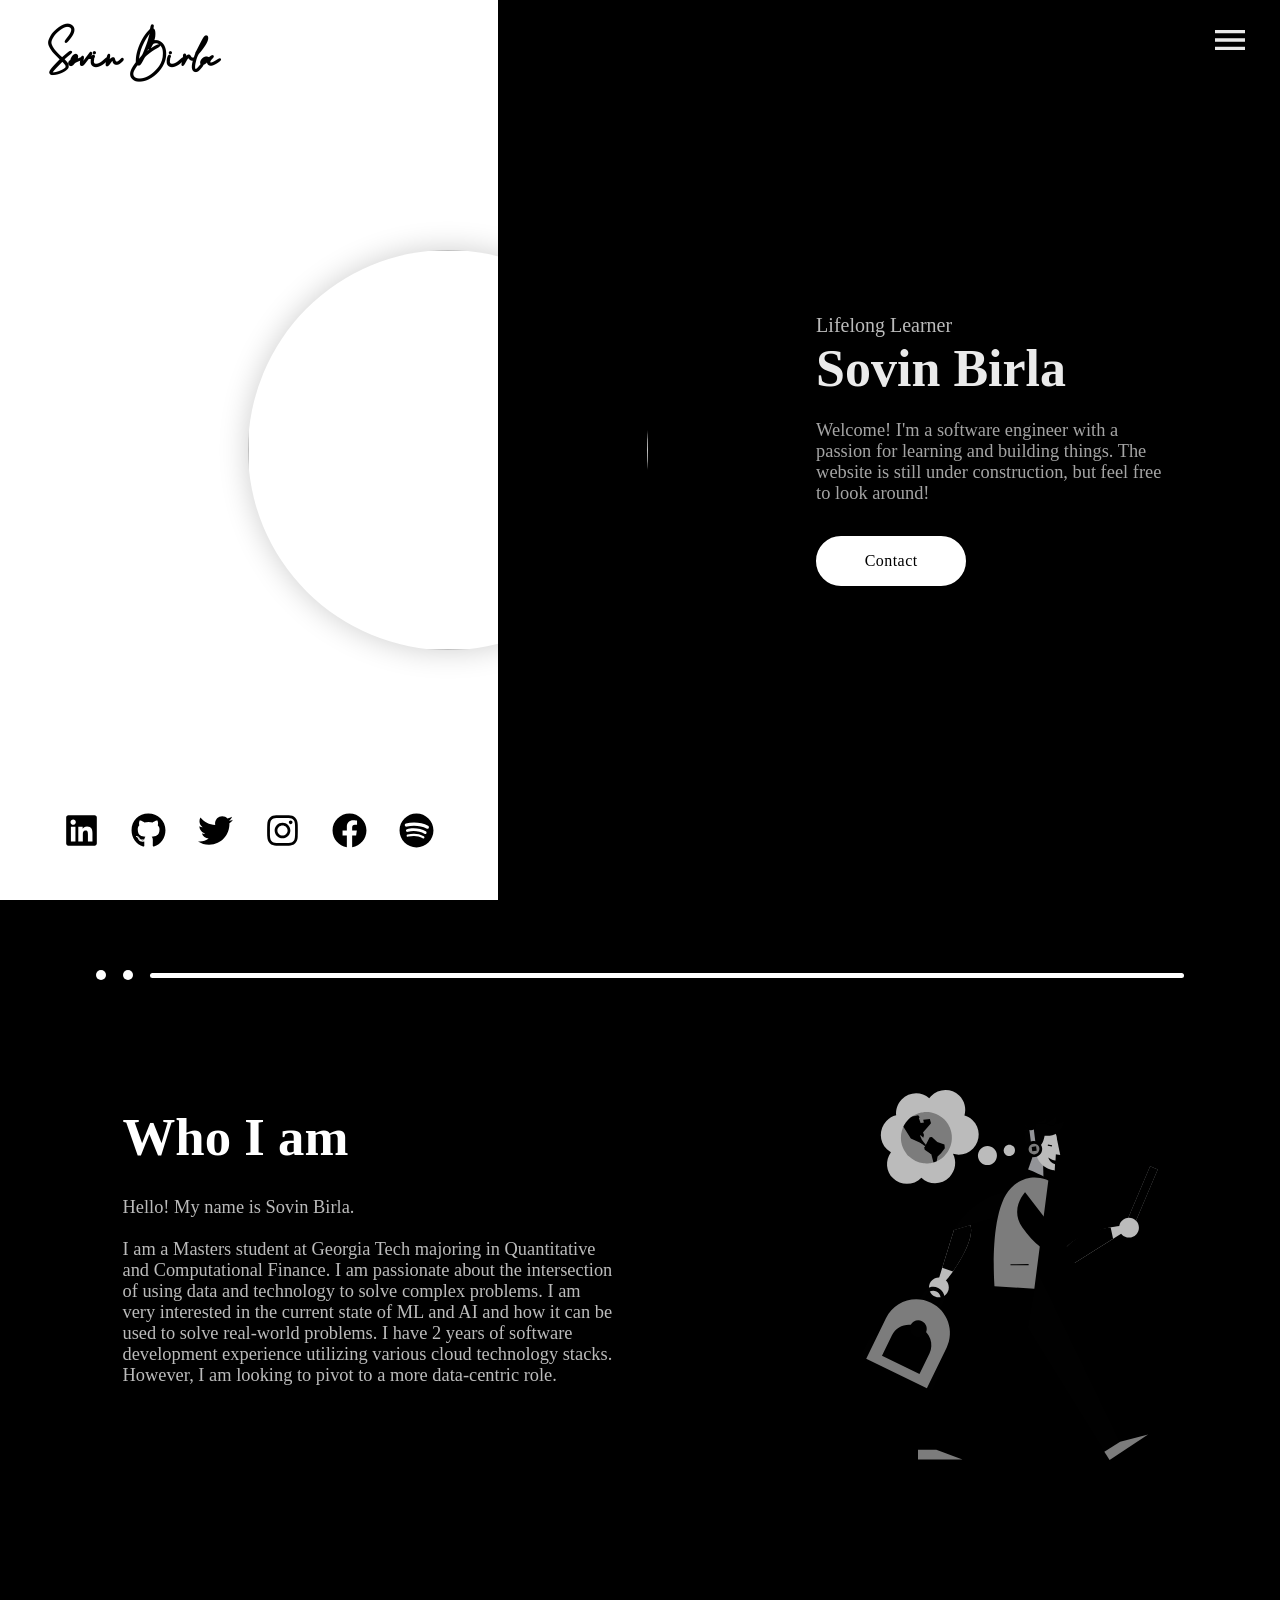
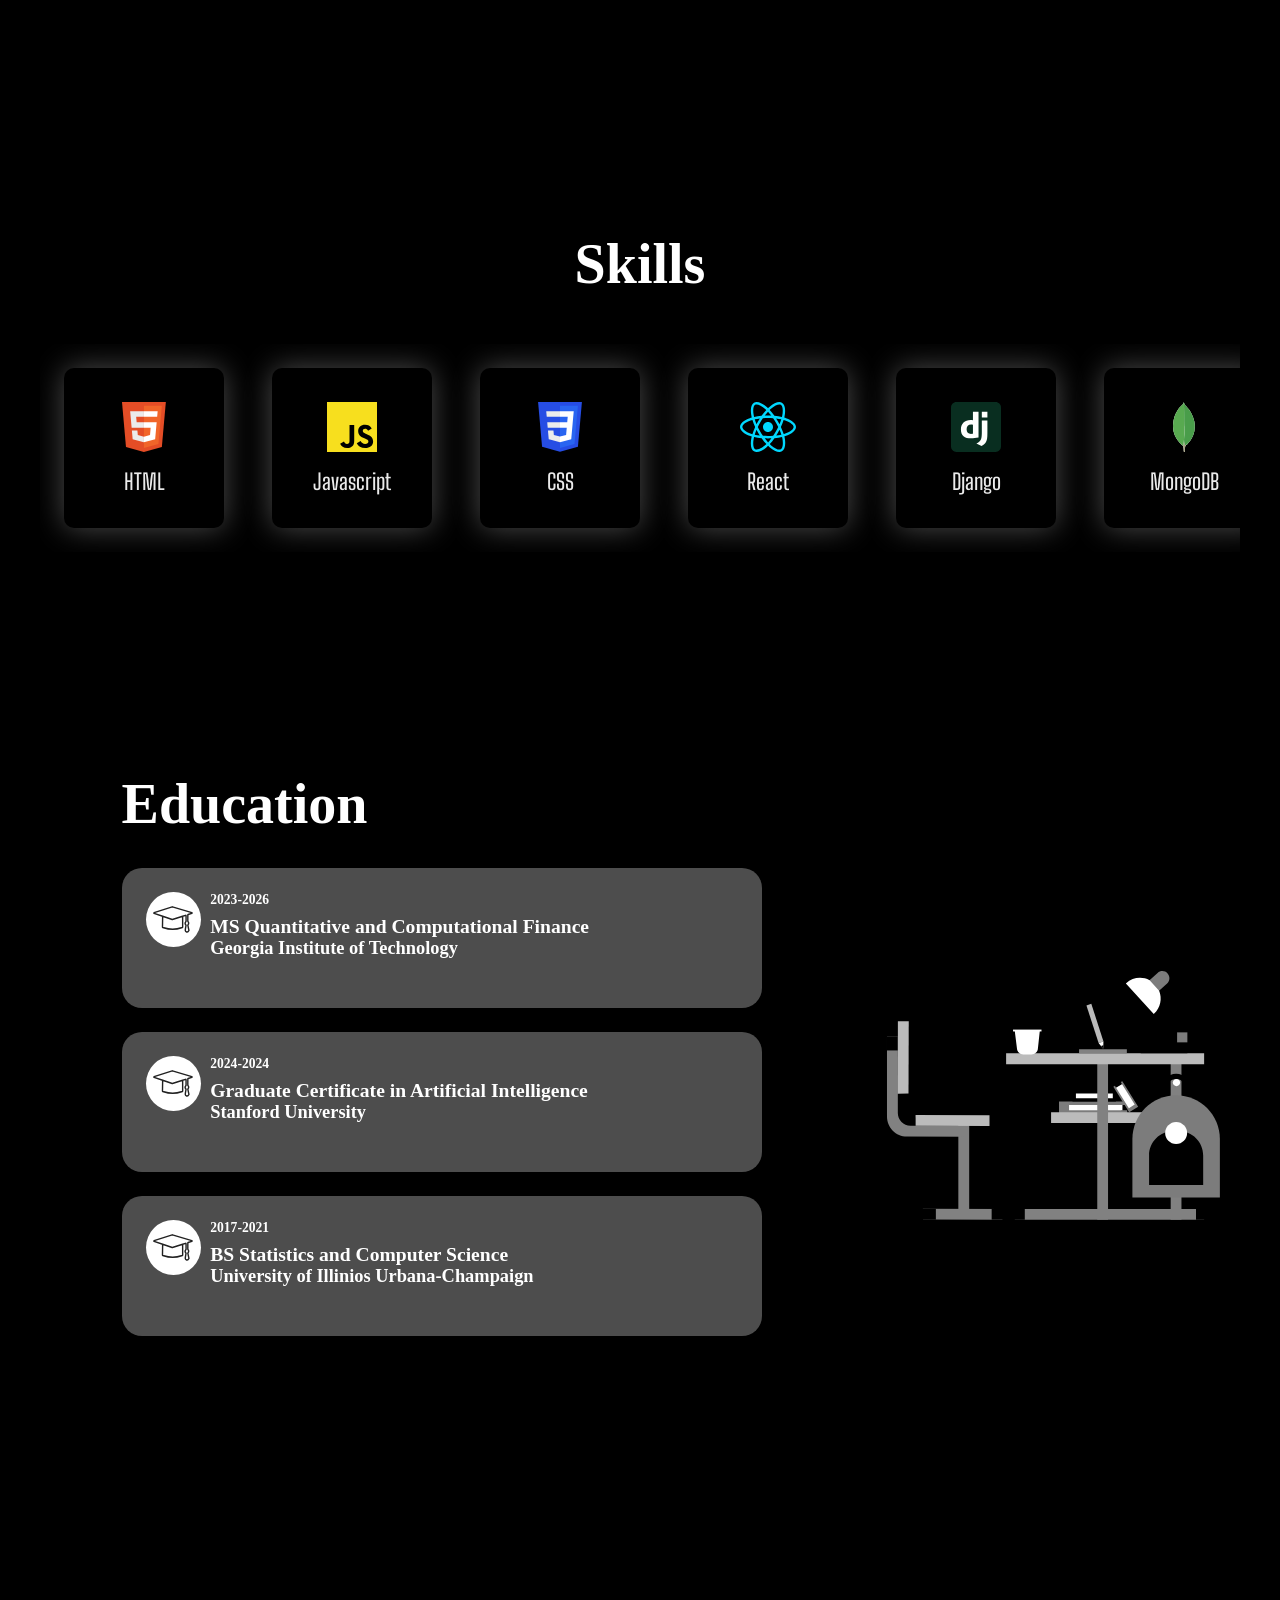
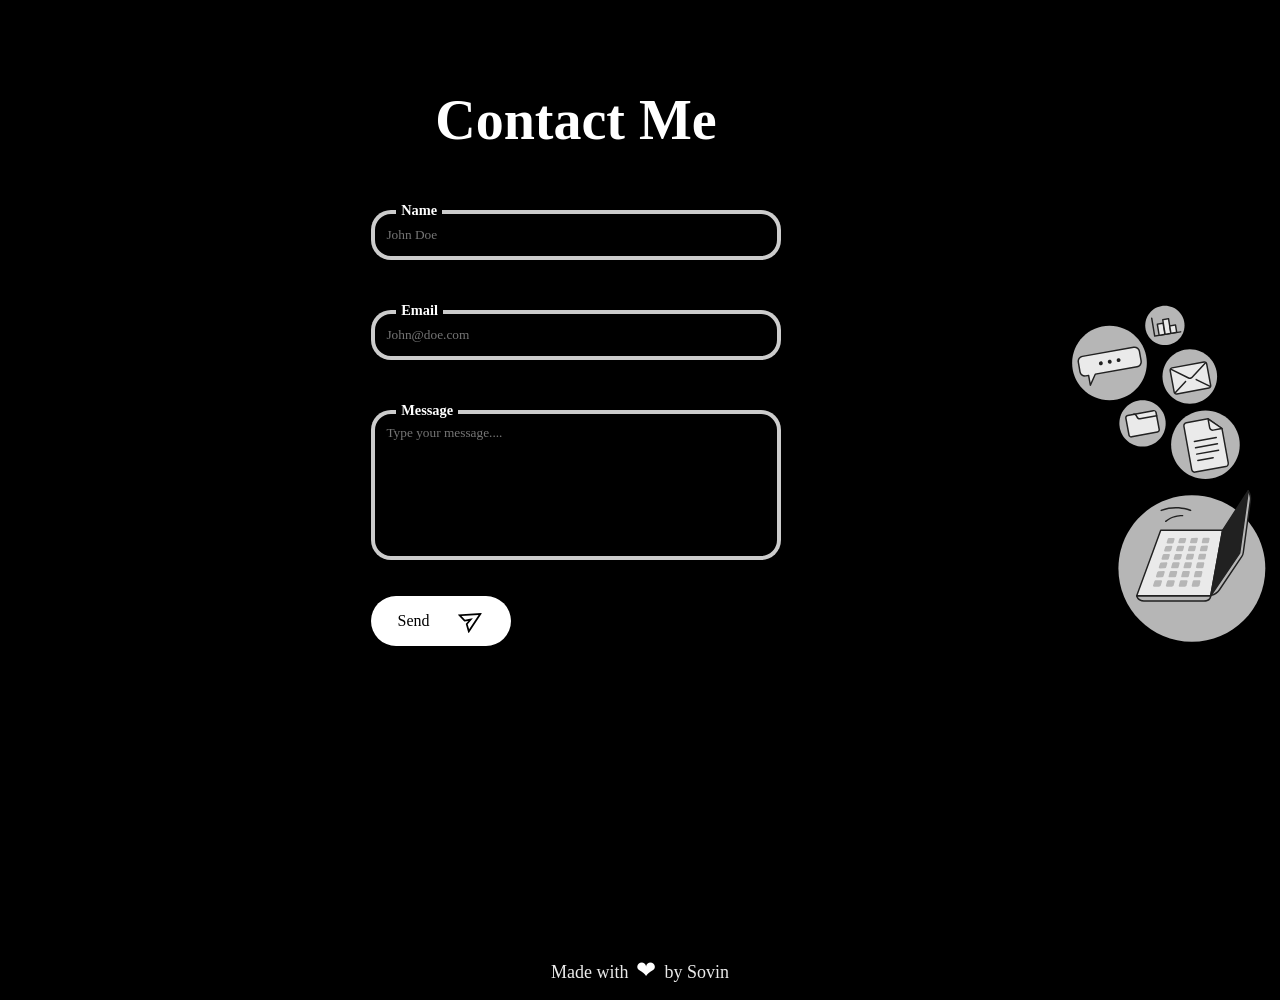
==== index.html @ b3437ffb "Updates" ====
<!doctype html><html lang="en"><head><meta charset="utf-8"/><link rel="icon" href="/SKB.png"/><meta name="viewport" content="width=device-width,initial-scale=1"/><meta name="theme-color" content="#000000"/><meta name="description" content="Sovin Birla's Website"/><link rel="apple-touch-icon" href="/SKB.png"/><link rel="manifest" href="/manifest.json"/><meta name="description" content="Use Developer Portfolio and create your own personalised portfolio today! With multiple themes to choose from, our easily customisable, user friendly website is designed to cater to developers and freelancers alike."/><meta property="og:image" content="Developer Portfolio"><meta property="og:site_name" content="Developer Portfolio"/><meta property="og:title" content="Developer Portfolio"/><meta property="og:url" content="https://dev-portfolio-template.netlify.app/"/><meta property="og:type" content="website"/><meta property="og:description" content="Use Developer Portfolio and create your own personalised portfolio today! With multiple themes to choose from, our easily customisable, user friendly website is designed to cater to developers and freelancers alike."/><meta itemprop="name" content="Developer Portfolio"/><meta itemprop="url" content="https://dev-portfolio-template.netlify.app/"/><meta itemprop="description" content="Use Developer Portfolio and create your own personalised portfolio today! With multiple themes to choose from, our easily customisable, user friendly website is designed to cater to developers and freelancers alike."/><meta itemprop="thumbnailUrl" content=""/><meta name="twitter:url" content="https://dev-portfolio-template.netlify.app/"/><meta name="twitter:title" content="Developer Portfolio"><meta name="twitter:description" content="Use Developer Portfolio and create your own personalised portfolio today! With multiple themes to choose from, our easily customisable, user friendly website is designed to cater to developers and freelancers alike."><meta name="twitter:card" content="summary"/><title>Sovin Kumar Birla</title><link href="/static/css/2.7b8a7a4e.chunk.css" rel="stylesheet"><link href="/static/css/main.f72266c0.chunk.css" rel="stylesheet"></head><body><noscript>You need to enable JavaScript to run this app.</noscript><div id="root"></div><script>!function(e){function r(r){for(var n,i,a=r[0],l=r[1],c=r[2],p=0,s=[];p<a.length;p++)i=a[p],Object.prototype.hasOwnProperty.call(o,i)&&o[i]&&s.push(o[i][0]),o[i]=0;for(n in l)Object.prototype.hasOwnProperty.call(l,n)&&(e[n]=l[n]);for(f&&f(r);s.length;)s.shift()();return u.push.apply(u,c||[]),t()}function t(){for(var e,r=0;r<u.length;r++){for(var t=u[r],n=!0,a=1;a<t.length;a++){var l=t[a];0!==o[l]&&(n=!1)}n&&(u.splice(r--,1),e=i(i.s=t[0]))}return e}var n={},o={1:0},u=[];function i(r){if(n[r])return n[r].exports;var t=n[r]={i:r,l:!1,exports:{}};return e[r].call(t.exports,t,t.exports,i),t.l=!0,t.exports}i.e=function(e){var r=[],t=o[e];if(0!==t)if(t)r.push(t[2]);else{var n=new Promise((function(r,n){t=o[e]=[r,n]}));r.push(t[2]=n);var u,a=document.createElement("script");a.charset="utf-8",a.timeout=120,i.nc&&a.setAttribute("nonce",i.nc),a.src=function(e){return i.p+"static/js/"+({}[e]||e)+"."+{3:"e921fa1f"}[e]+".chunk.js"}(e);var l=new Error;u=function(r){a.onerror=a.onload=null,clearTimeout(c);var t=o[e];if(0!==t){if(t){var n=r&&("load"===r.type?"missing":r.type),u=r&&r.target&&r.target.src;l.message="Loading chunk "+e+" failed.\n("+n+": "+u+")",l.name="ChunkLoadError",l.type=n,l.request=u,t[1](l)}o[e]=void 0}};var c=setTimeout((function(){u({type:"timeout",target:a})}),12e4);a.onerror=a.onload=u,document.head.appendChild(a)}return Promise.all(r)},i.m=e,i.c=n,i.d=function(e,r,t){i.o(e,r)||Object.defineProperty(e,r,{enumerable:!0,get:t})},i.r=function(e){"undefined"!=typeof Symbol&&Symbol.toStringTag&&Object.defineProperty(e,Symbol.toStringTag,{value:"Module"}),Object.defineProperty(e,"__esModule",{value:!0})},i.t=function(e,r){if(1&r&&(e=i(e)),8&r)return e;if(4&r&&"object"==typeof e&&e&&e.__esModule)return e;var t=Object.create(null);if(i.r(t),Object.defineProperty(t,"default",{enumerable:!0,value:e}),2&r&&"string"!=typeof e)for(var n in e)i.d(t,n,function(r){return e[r]}.bind(null,n));return t},i.n=function(e){var r=e&&e.__esModule?function(){return e.default}:function(){return e};return i.d(r,"a",r),r},i.o=function(e,r){return Object.prototype.hasOwnProperty.call(e,r)},i.p="/",i.oe=function(e){throw console.error(e),e};var a=this["webpackJsonpdeveloper-portfolio"]=this["webpackJsonpdeveloper-portfolio"]||[],l=a.push.bind(a);a.push=r,a=a.slice();for(var c=0;c<a.length;c++)r(a[c]);var f=l;t()}([])</script><script src="/static/js/2.3a697396.chunk.js"></script><script src="/static/js/main.beac8ce4.chunk.js"></script></body></html>
---- static/css/2.7b8a7a4e.chunk.css ----
@charset "UTF-8";.slick-slider{box-sizing:border-box;-webkit-user-select:none;user-select:none;-webkit-touch-callout:none;-khtml-user-select:none;touch-action:pan-y;-webkit-tap-highlight-color:transparent}.slick-list,.slick-slider{position:relative;display:block}.slick-list{overflow:hidden;margin:0;padding:0}.slick-list:focus{outline:none}.slick-list.dragging{cursor:pointer;cursor:hand}.slick-slider .slick-list,.slick-slider .slick-track{transform:translateZ(0)}.slick-track{position:relative;top:0;left:0;display:block;margin-left:auto;margin-right:auto}.slick-track:after,.slick-track:before{display:table;content:""}.slick-track:after{clear:both}.slick-loading .slick-track{visibility:hidden}.slick-slide{display:none;float:left;height:100%;min-height:1px}[dir=rtl] .slick-slide{float:right}.slick-slide img{display:block}.slick-slide.slick-loading img{display:none}.slick-slide.dragging img{pointer-events:none}.slick-initialized .slick-slide{display:block}.slick-loading .slick-slide{visibility:hidden}.slick-vertical .slick-slide{display:block;height:auto;border:1px solid transparent}.slick-arrow.slick-hidden{display:none}.slick-loading .slick-list{background:#fff url([data-uri]) 50% no-repeat}@font-face{font-family:"slick";font-weight:400;font-style:normal;src:url(/static/media/slick.a4e97f5a.eot);src:url(/static/media/slick.a4e97f5a.eot?#iefix) format("embedded-opentype"),url(/static/media/slick.29518378.woff) format("woff"),url(/static/media/slick.c94f7671.ttf) format("truetype"),url(/static/media/slick.2630a3e3.svg#slick) format("svg")}.slick-next,.slick-prev{font-size:0;line-height:0;position:absolute;top:50%;display:block;width:20px;height:20px;padding:0;transform:translateY(-50%);cursor:pointer;border:none}.slick-next,.slick-next:focus,.slick-next:hover,.slick-prev,.slick-prev:focus,.slick-prev:hover{color:transparent;outline:none;background:transparent}.slick-next:focus:before,.slick-next:hover:before,.slick-prev:focus:before,.slick-prev:hover:before{opacity:1}.slick-next.slick-disabled:before,.slick-prev.slick-disabled:before{opacity:.25}.slick-next:before,.slick-prev:before{font-family:"slick";font-size:20px;line-height:1;opacity:.75;color:#fff;-webkit-font-smoothing:antialiased;-moz-osx-font-smoothing:grayscale}.slick-prev{left:-25px}[dir=rtl] .slick-prev{right:-25px;left:auto}.slick-prev:before{content:"←"}[dir=rtl] .slick-prev:before{content:"→"}.slick-next{right:-25px}[dir=rtl] .slick-next{right:auto;left:-25px}.slick-next:before{content:"→"}[dir=rtl] .slick-next:before{content:"←"}.slick-dotted.slick-slider{margin-bottom:30px}.slick-dots{position:absolute;bottom:-25px;display:block;width:100%;padding:0;margin:0;list-style:none;text-align:center}.slick-dots li{position:relative;display:inline-block;margin:0 5px;padding:0}.slick-dots li,.slick-dots li button{width:20px;height:20px;cursor:pointer}.slick-dots li button{font-size:0;line-height:0;display:block;padding:5px;color:transparent;border:0;outline:none;background:transparent}.slick-dots li button:focus,.slick-dots li button:hover{outline:none}.slick-dots li button:focus:before,.slick-dots li button:hover:before{opacity:1}.slick-dots li button:before{font-family:"slick";font-size:6px;line-height:20px;position:absolute;top:0;left:0;width:20px;height:20px;content:"•";text-align:center;opacity:.25;color:#000;-webkit-font-smoothing:antialiased;-moz-osx-font-smoothing:grayscale}.slick-dots li.slick-active button:before{opacity:.75;color:#000}
/*# sourceMappingURL=2.7b8a7a4e.chunk.css.map */
---- static/css/main.f72266c0.chunk.css ----
@import url(https://fonts.googleapis.com/css2?family=Poppins:wght@100;200;300;400;500;600;700;800&display=swap);@import url(https://fonts.googleapis.com/css2?family=Big+Shoulders+Text:wght@100;300;400;500;600;700&display=swap);@import url(https://fonts.googleapis.com/css2?family=Roboto:wght@100;300;400;500;700&display=swap" rel="stylesheet);@import url(https://fonts.googleapis.com/css2?family=Noto+Sans+TC:wght@100;300;400;500;700&display=swap);@import url(https://fonts.googleapis.com/css2?family=Montserrat:ital,wght@0,100;0,200;0,300;0,400;0,500;0,700;0,800;0,900;1,100;1,200;1,300;1,400&display=swap);@import url(https://fonts.googleapis.com/css2?family=Raleway:ital,wght@0,100;0,200;0,300;0,400;0,500;0,600;0,700;0,800;1,100;1,200&display=swap);@import url(https://fonts.googleapis.com/css2?family=Caveat:wght@400;500;600&display=swap);@font-face{font-family:"BestermindRegular";src:url(/static/media/BestermindRegular.e58a1922.ttf);src:url(/static/media/BestermindRegular.e58a1922.ttf) format("embedded-opentype"),url(/static/media/BestermindRegular.e58a1922.ttf) format("truetype"),}*{margin:0;box-sizing:border-box}a{text-decoration:none}::-webkit-scrollbar{width:10px;height:10px}::-webkit-scrollbar-track{background:#555}::-webkit-scrollbar-thumb{background:#555;border-radius:10px;-webkit-transition:.3s;transition:.3s}img{-webkit-touch-callout:none;-webkit-user-select:none;user-select:none}@media screen and (max-width:400px){body{overflow-x:hidden}}@media only screen and (min-device-width:320px) and (max-device-width:480px) and (-webkit-device-pixel-ratio:2) and (device-aspect-ratio:2/3){body{overflow-x:hidden}}.navbar{height:6.5rem;position:absolute;background-color:initial;z-index:99;justify-content:center}.navbar,.navbar--container{display:flex;align-items:center;width:100%}.navbar--container{justify-content:space-between;padding:0 3rem;margin-top:1rem}.navbar--container>h1{font-family:"BestermindRegular";color:var(--primary-2);font-size:2.5rem;-webkit-user-select:none;user-select:none}.navLink--container{margin-top:5rem}.drawer>.MuiBackdrop-root{background:rgba(33,33,33,.15)!important;-webkit-backdrop-filter:blur(20px)!important;backdrop-filter:blur(20px)!important}@media (max-width:1100px){.navbar--container{padding:0 2rem}.nav-menu,.navbar--container>h1{font-size:2.2rem}.nav-menu{margin-top:-1.5rem}}@media (max-width:800px){.navLink--container{margin-top:3rem}}@media (max-width:600px){.nav-menu{color:var(--primary-2)}.navbar--container>h1{font-size:2rem}.nav-menu:hover{color:var(--primary-2)}.MuiDrawer-paper{border-radius:0!important}}@media only screen and (min-device-width:320px) and (max-device-width:480px) and (-webkit-device-pixel-ratio:2) and (device-aspect-ratio:2/3){.navbar{height:5rem}.navbar--container{padding:0 1rem;margin-top:0}.navbar--container>h1{font-size:1.5rem}}.footer{font-family:"var(--primaryFont)",sans-serif;height:60px;width:100%;display:flex;justify-content:center;align-items:center}.footer p{font-weight:500;font-family:var(--primaryFont);font-size:18px}.footer p span{font-size:24px}.landing{height:100vh}.landing,.landing--container{display:flex;align-items:center;justify-content:center}.landing--container{height:100%;position:relative}.landing--img{--img-size:400px;position:absolute;left:35%;transform:translateX(-50%);width:var(--img-size);height:var(--img-size);object-fit:cover;border-radius:50%;box-shadow:0 0 30px rgba(0,0,0,.2);transition:opacity .3s}.landing--container-left{flex:35% 1;height:100%;align-items:flex-end}.landing--container-left,.lcl--content{display:flex;justify-content:flex-start}.lcl--content{margin:3rem;width:100%;align-items:center}.landing--social{font-size:35px;margin:0 1rem;transition:transform .5s}.landing--social:hover{transform:scale(1.2)}.landing--container-right{flex:65% 1;height:100%;background-color:#eaeaea;display:flex;flex-direction:column;align-items:flex-end;justify-content:center}.lcr--content{width:45%;margin-right:7rem;font-family:var(--primaryFont);font-style:normal}.lcr--content h6{font-weight:500;font-size:1.25rem;margin-bottom:-.85rem;opacity:.8}.lcr--content h1{font-weight:600;font-size:3.25rem;line-height:110%;margin:1rem 0}.lcr--content p{margin-top:1.45rem;font-weight:500;font-size:1.15rem;opacity:.7}.lcr-buttonContainer{margin-top:2rem;width:350px;display:flex;align-items:center;justify-content:space-between;font-family:"var(--primaryFont)",sans-serif}@media (max-width:1100px){.landing--img{--img-size:350px}.lcl--content{margin:2rem}.lcr--content h6{font-size:1.1rem}.lcr--content h1{font-size:3rem}.lcr--content p{margin-top:.3rem;margin-bottom:1rem;font-weight:500;font-size:1rem}.lcr-buttonContainer{margin-top:1rem;flex-direction:column;width:200px;height:120px;align-items:flex-start}}@media (max-width:900px){.landing--img{--img-size:300px}.landing--social{font-size:30px}.lcr--content{width:60%;margin-top:10%;margin-right:6%}.lcr-buttonContainer{margin-top:1rem;flex-direction:column;width:200px;height:120px;align-items:flex-start}.lcr-buttonContainer button:nth-child(2){display:none}}@media (max-width:600px){.landing--container{flex-direction:column;justify-content:space-between}.landing--img{--img-size:200px;left:50%;top:30%;border:8px solid #eaeaea;transform:translate(-50%,-50%)}.landing--container-left{flex:initial;width:100%;height:30%}.landing--social{display:none}.landing--container-right{box-sizing:border-box;flex:initial;height:70%;width:100%;background-color:#eaeaea;align-items:center;justify-content:center;padding:0 2rem}.lcr--content{margin-top:20%;margin-right:0;width:100%}.lcr--content h6{font-size:1rem;text-align:center}.lcr--content h1{font-size:2.5rem;text-align:center}.lcr--content p{font-size:.95rem;text-align:center;margin:0 auto;width:90%}.lcr-buttonContainer{margin:0 auto;display:flex;align-items:center;justify-content:center}.lcr-buttonContainer button{margin-top:-20%}}@media (max-width:500px){.lcr--content{margin-top:35%}}@media (max-width:370px){.lcr--content{margin-top:60%}}@media only screen and (min-device-width:320px) and (max-device-width:480px) and (-webkit-device-pixel-ratio:2) and (device-aspect-ratio:2/3){.landing{height:100%}.landing--img{--img-size:150px;left:50%;top:20%}}.about{min-height:100vh;position:relative}.about .line-styling{position:absolute;top:50px;left:50%;transform:translateX(-50%);height:50px;width:85%;display:flex;align-items:center;justify-content:space-between}.about .line-styling .style-circle{width:10px;height:10px;border-radius:50%}.about .line-styling .style-line{width:95%;height:5px;border-radius:10px}.about-body{flex-direction:row;align-items:center;justify-content:space-around;padding-top:8rem}.about-body,.about-description{display:flex;height:-moz-fit-content;height:fit-content}.about-description{flex-direction:column;align-items:flex-start;justify-content:space-evenly;flex:0.5 1;width:100%}.about-description>h2{margin-bottom:40px;font-size:3.5rem;font-family:var(--primaryFont)}.about-description>p{font-size:1.25rem;color:#e0d9d9;font-family:var(--primaryFont)}.about-img{margin-top:40px;pointer-events:none}.about-img>img{width:380px;flex:0.5 1}@media (min-width:992px) and (max-width:1380px){.about-description>h2{font-size:3.3rem;margin-bottom:30px}.about-description>p{font-size:1.15rem}.about-img>img{width:300px}}@media screen and (max-width:992px){.about .line-styling{top:20px}.about-body{padding-top:2rem;display:flex;flex-direction:column-reverse;align-items:center;justify-content:space-evenly}.about-description{flex:0.6 1;box-sizing:border-box;padding:20px}.about-description>h2{font-size:3rem;margin-bottom:20px}.about-description>p{font-size:1.1rem}.about-img>img{width:250px;flex:0.4 1}}@media screen and (max-width:800px){.about .line-styling .style-circle{width:8px;height:8px;border-radius:50%}.about-description>h2{align-self:center}}@media screen and (max-width:600px){.about .line-styling .style-circle{width:5px;height:5px;border-radius:50%}.about .line-styling .style-line{width:93%;height:3px;border-radius:10px}.about-description>h2{font-size:2.5rem}.about-description>p{font-size:.95rem}.about-img>img{width:200px}}.skills{flex-direction:column;justify-content:flex-start;min-height:60vh;padding:2.5rem 2rem 2rem}.skills,.skillsHeader{display:flex;align-items:center}.skillsHeader{justify-content:center}.skillsHeader h2{font-family:var(--primaryFont);font-style:normal;font-weight:700;font-size:3.5rem;text-align:center}.skillsContainer{display:flex;align-items:center;justify-content:center;width:100%;margin-top:3.5rem;padding:0 2rem}.skill--scroll{width:100%;margin:0 2rem}.skill--box{background:#fafafa;box-shadow:0 10px 20px rgba(0,0,0,.12);border-radius:10px;width:160px;height:160px;margin:1.5rem;display:flex;flex-direction:column;align-items:center;justify-content:center;padding:2rem 1rem;transition:.3s ease-in-out}.skill--box:hover{transform:scale(1.15)}.skill--box>img{height:50px;pointer-events:none}.skill--box h3{font-family:Big Shoulders Text;font-style:normal;font-weight:500;font-size:22px;text-align:center;margin-top:1rem}.marquee{padding:3rem 0}@media (min-width:992px) and (max-width:1380px){.skills{padding:2rem 1rem 1rem}.skillsContainer{padding:1.5rem;margin-top:1.5rem}}@media screen and (max-width:992px){.skills{padding:1rem;min-height:100%}.skillsContainer{padding:1rem;margin:1rem 0}.skillsHeader h2{font-size:3.2rem}.skill--box{width:150px;height:150px;margin:1.2rem;padding:2rem 1rem}.skill--box>img{height:45px}.skill--box h3{font-size:20px;margin-top:1rem}}@media screen and (max-width:800px){.skills,.skillsContainer{padding:.5rem}.skillsHeader h2{font-size:3rem}.skill--scroll{width:100%;margin:0}}@media screen and (max-width:600px){.skill--box{width:135px;height:135px;margin:1.2rem;padding:2rem 1rem}.skill--box>img{height:40px}.skillsHeader h2{font-size:2.5rem}.skill--box h3{font-size:18px;margin-top:1rem}}.testimonials{font-family:var(--primaryFont);height:100vh;display:flex;flex-direction:column;align-items:center;justify-content:center;overflow:hidden}.slick-slider{height:100%!important;width:100%}.slick-initialized,.slick-list{overflow:hidden}.slick-list{position:relative;display:block;margin:0;padding:0;width:100%}.slick-dots{position:relative!important;bottom:1rem!important}.testimonials--header h1{font-style:normal;font-weight:700;font-size:3.5rem;text-align:center}.testimonials--body{display:flex;flex-direction:column;align-items:center;text-align:center;width:95%;margin-top:1rem;position:relative}.testimonials--body .quote{font-size:4rem;position:absolute;z-index:10;transform:translateY(50%);opacity:.5}.testimonials--body button{position:absolute;top:50%;transform:translateY(-50%);width:60px;height:60px;border-radius:50%;-webkit-appearance:none;appearance:none;outline:none;border:none;display:flex;align-items:center;justify-content:center;font-size:1.6rem}.testimonials--body .prevBtn{left:5%;cursor:pointer}.testimonials--body .nextBtn{right:5%;cursor:pointer}.testimonials--slider{display:flex;flex-direction:column;align-items:center;text-align:center;width:70%}.single--testimony{padding:2rem;height:500px;position:relative}.single--testimony,.testimonials--container{width:100%;display:flex;flex-direction:column;align-items:center;justify-content:center}.testimonials--container{height:100%}.review--img{margin:0 auto;width:100px;height:100px;border-radius:50%;z-index:3;transform:translateY(50%);box-shadow:0 0 5px rgba(0,0,0,.2);display:flex;align-items:center;justify-content:center}.review--img img{width:90px}.review--content{margin:0 auto;width:90%;height:250px;border-radius:200px;box-sizing:border-box;padding:60px 40px 30px;display:flex;flex-direction:column;align-items:center;justify-content:center}.review--content p{font-style:italic;font-weight:300;width:80%}.review--content h1{font-size:1.5rem;font-weight:600;margin-top:10px}.review--content h4{font-size:1rem;font-weight:500}@media (max-width:992px){.testimonials{height:100%;padding-bottom:2rem}.testimonials--header h1{font-size:3rem;margin-top:1.75rem}.testimonials--body .quote{font-size:3.5rem}.review--content{border-radius:50px}}@media (max-width:768px){.testimonials--header h1{font-size:2.5rem}.testimonials--body{width:100%}.testimonials--body button{display:none}.testimonials--slider{width:90%}.review--content{border-radius:50px}}@media (max-width:576px){.review--img{margin:initial;align-self:flex-start}.review--content{border-radius:20px;min-height:300px}.review--content p{font-size:.9rem;width:90%}.review--content h1{font-size:1.3rem}.review--content h4{font-size:.9rem}}@media (max-width:360px){.testimonials--header h1{font-size:2.2rem}.testimonials--body .quote{font-size:3rem}.testimonials--slider{width:100%}.review--img{width:80px;height:80px}.review--img img{width:70px}.review--content{min-height:350px}}.blog{flex-direction:column;justify-content:flex-start;min-height:100vh;padding:2rem;overflow-x:hidden}.blog,.blog--header{display:flex;align-items:center}.blog--header{justify-content:center;width:100%;margin:1rem}.blog--header h1{margin-bottom:40px;font-size:3.5rem;font-family:var(--primaryFont)}.blog--body{flex-direction:column}.blog--body,.blog--bodyContainer{width:100%;display:flex;align-items:center;justify-content:center}.blog--bodyContainer{grid-gap:4.5rem;gap:4.5rem}.blog--viewAll{width:100%;margin-top:1rem;padding:2rem;display:flex;align-items:center;justify-content:flex-end}.blog--viewAll a button{outline:none;border:none;width:150px;height:48px;display:flex;align-items:center;justify-content:space-between;text-transform:inherit;border-radius:45px;font-size:1.05rem;font-family:var(--primaryFont);font-weight:500;padding-left:1.5rem;cursor:pointer}@media screen and (max-width:992px){.blog--bodyContainer{display:flex;flex-direction:column;align-items:center;justify-content:center;width:100%}}@media screen and (max-width:800px){.blog--header h1{font-size:3rem;margin-bottom:30px}}@media screen and (max-width:600px){.blog--header h1{font-size:2.5rem;margin-bottom:20px}.blog--viewAll{position:relative;margin-top:2.5rem}.blog--viewAll a{position:absolute;left:50%;transform:translateX(-50%)}}.singleBlog{height:420px;width:320px;display:flex;flex-direction:column;align-items:center;justify-content:baseline;border-radius:5px}.singleBlog--image{height:50%;overflow:hidden}.singleBlog--image,.singleBlog--image>img{width:100%;border-top-left-radius:5px;border-top-right-radius:5px}.singleBlog--image>img{object-fit:cover;height:100%;transition:transform 1s,filter 2s ease-in-out;filter:blur(1px);transform:scale(1)}.singleBlog:hover>.singleBlog--image>img{filter:grayscale(0);transform:scale(1.1)}.singleBlog--body{padding:1rem}.singleBlog--body p{font-family:var(--primaryFont);font-weight:600;font-size:13px;margin-bottom:.65rem}.singleBlog--body h3{font-family:var(--primaryFont);margin-bottom:.55rem;font-size:19px;line-height:115%}.singleBlog--body h6{font-family:"Noto Sans TC",sans-serif;font-size:15px;line-height:139%;font-weight:500;opacity:.9}@media (min-width:992px) and (max-width:1380px){.singleBlog{height:430px}}@media screen and (max-width:992px){.singleBlog{height:450px;background-color:#abf0f0;margin:2rem 0;display:flex;flex-direction:column;align-items:center;justify-content:baseline}}@media screen and (max-width:800px){.singleBlog{height:450px;margin:1rem auto}}@media screen and (max-width:700px){.singleBlog{height:450px;margin:1rem auto}}@media screen and (max-width:600px){.singleBlog{height:450px;width:300px;margin:1rem 0}.singleBlog--image>img{filter:blur(0)}}@media screen and (max-width:320px){.singleBlog{transform:scale(.9)}}.education{min-height:100vh}.education-body{flex-direction:row;align-items:center;color:rgba(62,195,55,.702)}.education-body,.education-description{display:flex;justify-content:center;width:100%}.education-description{flex:0.65 1;padding:2rem;flex-direction:column;align-items:flex-start;margin-left:7%}.education-description>h1{font-size:3.5rem;font-family:var(--primaryFont);margin-bottom:2rem}.education-card{display:flex;flex-direction:row;align-items:flex-start;justify-content:flex-start;width:90%;height:140px;padding:1.5rem;border-radius:20px;margin-bottom:1.5rem;transition:background-color .2s ease-in-out}.educard-img{border-radius:50%;width:55px;height:55px;display:flex;align-items:center;justify-content:center;flex-shrink:0}.educard-img>img{width:40px}.education-details{margin-left:.6rem}.education-details>h6{font-family:var(--primaryFont);font-size:.85rem;font-weight:700;margin-bottom:.5rem}.education-details>h4{font-size:1.225rem}.education-details>h4,.education-details>h5{font-family:var(--primaryFont);font-weight:600}.education-details>h5{font-size:1.15rem}.education-image{box-sizing:border-box;padding:1rem;flex:0.35 1;margin-top:1rem;pointer-events:none}.education-image>img{width:100%}@media screen and (max-width:992px){.education{min-height:100%}.education-image{display:none}.education-description{flex:1 1;margin:auto}.education-description>h1{font-size:3.2rem}.education-card{width:100%;padding:1.5rem;margin-bottom:1.5rem}}@media screen and (max-width:800px){.education-description>h1{font-size:3rem;margin-bottom:2rem;align-self:center}.education-description{padding:1rem}.education-card{padding:1rem;margin-bottom:1.5rem;height:130px}.educard-img{border-radius:50%;width:45px;height:45px}.educard-img>img{width:30px}.education-details>h6{font-size:.85rem;margin-bottom:.45rem}.education-details>h4{font-size:1.125rem;line-height:126%}.education-details>h5{font-size:1.05rem;line-height:126%}}@media screen and (max-width:600px){.education-description>h1{font-size:2.5rem}}.experience{min-height:100vh}.experience-body{flex-direction:row;align-items:center}.experience-body,.experience-description{display:flex;justify-content:center;width:100%}.experience-description{flex:0.65 1;padding:2rem;flex-direction:column;align-items:flex-end;margin-right:2rem}.experience-description>h1{font-size:3.5rem;font-family:var(--primaryFont);margin-bottom:2rem}.experience-card{display:flex;flex-direction:row;align-items:flex-start;justify-content:flex-start;width:90%;height:140px;padding:1.5rem;border-radius:20px;margin-bottom:1.5rem;transition:background-color .2s ease-in-out}.expcard-img{border-radius:50%;width:55px;height:55px;display:flex;align-items:center;justify-content:center;flex-shrink:0}.expcard-img>img{width:36px;pointer-events:none}.experience-details{margin-left:.6rem}.experience-details>h6{font-family:var(--primaryFont);font-size:.85rem;font-weight:700;margin-bottom:.5rem}.experience-details>h4{font-size:1.225rem}.experience-details>h4,.experience-details>h5{font-family:var(--primaryFont);font-weight:600}.experience-details>h5{font-size:1.15rem}.experience-image{box-sizing:border-box;padding:1rem;flex:0.35 1;margin-left:7%;margin-top:1rem;pointer-events:none}.experience-image>img{width:100%;pointer-events:none}@media screen and (max-width:992px){.experience{min-height:100%}.experience-image{display:none}.experience-description{flex:1 1;margin:auto}.experience-description>h1{font-size:3.2rem}.experience-card{width:100%;padding:1.5rem;margin-bottom:1.5rem}}@media screen and (max-width:800px){.experience-description>h1{font-size:3rem;margin-bottom:2rem;align-self:center}.experience-description{padding:1rem}.experience-card{padding:1rem;margin-bottom:1.5rem;height:130px}.expcard-img{border-radius:50%;width:45px;height:45px}.expcard-img>img{width:30px}.experience-details>h6{font-size:.85rem;margin-bottom:.45rem}.experience-details>h4{font-size:1.125rem;line-height:126%}.experience-details>h5{font-size:1.05rem;line-height:126%}}@media screen and (max-width:600px){.experience-description>h1{font-size:2.5rem}}.contacts{min-height:100vh;display:flex;flex-direction:column;align-items:flex-start;justify-content:flex-start;position:relative}.contacts--img{position:absolute;right:30px;width:380px;pointer-events:none}.contacts--container{display:flex;flex-direction:column;align-items:flex-start;justify-content:center;padding:2rem 6rem 3rem;width:100%;height:100%;margin-top:2rem}.contacts--container>h1{font-family:var(--primaryFont);font-size:3.5rem;margin-bottom:2.5rem;text-align:center;width:100%}.contacts-body{display:flex;flex-direction:row;align-items:flex-start;justify-content:center;width:100%}.contacts-form{display:flex;flex:0.4 1;width:100%}.contacts-form form{display:flex;flex-direction:column;align-items:flex-start;justify-content:space-evenly;width:100%}.input-container{width:100%}.form-input{height:50px}.form-input,.form-message{box-sizing:border-box;border-radius:50px;outline:none;margin-bottom:2rem;padding:.7rem;border-radius:20px;width:100%;resize:none}.form-message{height:150px}.submit-btn button{border:none;outline:none;width:140px;height:50px;border-radius:50px;font-weight:500;display:flex;flex-direction:row;align-items:center;justify-content:space-evenly;cursor:pointer}.submit-btn button p{font-size:16px;font-family:var(--primaryFont)}.submit-icon{display:flex;align-items:center;justify-content:center;padding:5px}.send-icon{font-size:25px;transform-origin:center;transform:translate(5px,-3px) rotate(-30deg)}.success-icon{font-size:28px;transition:all .3s ease-in-out .8s}.contacts-details{display:flex;flex-direction:column;align-items:flex-start;justify-content:space-evenly;flex:1 1;box-sizing:border-box;padding-left:7rem;margin-top:1.2rem}.personal-details{display:flex;flex-direction:row;align-items:center;justify-content:flex-start;width:100%;margin-bottom:2.5rem}.personal-details p{margin-left:1.5rem;font-size:18px;line-height:110%;font-weight:500;font-family:var(--primaryFont);width:45%;word-break:break-word}.socialmedia-icons{width:90%;display:flex;flex-wrap:wrap;align-items:center;justify-content:center;grid-gap:1.5rem;gap:1.5rem;margin-top:4rem}@media (min-width:992px) and (max-width:1380px){.contacts--img{position:absolute;right:0;bottom:270px;width:240px}.contacts--container{padding:2rem 4rem;width:90%;margin-top:1rem}}@media screen and (max-width:992px){.contacts--img{display:none}.contacts--container{width:100%;margin-top:1rem}.contacts--container>h1{font-size:3rem;margin:0 0 1.2rem}.contacts-details{padding-left:4rem}.personal-details p{margin-left:1rem;font-size:1rem}}@media screen and (max-width:800px){.contacts--container h1{font-size:3rem;margin-bottom:30px}.contacts--container{padding:2rem;margin-top:0;align-items:center}.contacts-body{display:flex;flex-direction:column;align-items:center}.contacts-form{display:flex;flex:1 1;width:80%}.form-input{margin-bottom:.45rem}.contacts-form form{align-items:flex-end}.contacts-details{padding:1rem;align-items:center;margin-top:2rem}.socialmedia-icons{width:100%;grid-gap:1.5rem;gap:1.5rem;margin-top:2rem}.personal-details{margin-bottom:1.8rem}.personal-details p{margin-left:1.2rem;width:95%}}@media screen and (max-width:600px){.contacts-form{display:flex;flex:1 1;width:100%}.contacts--container h1{font-size:2.5rem;margin-bottom:20px}}@media screen and (max-width:400px){.contacts-details{padding:0;align-items:center;margin-top:2rem}.submit-btn{align-self:center}}@media only screen and (min-device-width:320px) and (max-device-width:480px) and (-webkit-device-pixel-ratio:2) and (device-aspect-ratio:2/3){.contacts-details{padding:0}}@keyframes spin{0%{opacity:1;transform:translate(5px,-3px) rotate(0deg)}to{transform:rotate(359deg)}}@keyframes fly{10%{transform:rotate(0deg)}20%{transform:translateX(-10px)}70%{transform:translateX(60px)}to{transform:translateX(80px)}}.projects{flex-direction:column;justify-content:flex-start;min-height:100vh;overflow-x:hidden;padding:2rem}.projects,.projects--header{display:flex;align-items:center}.projects--header{justify-content:center;width:100%;margin:1rem}.projects--header h1{margin-bottom:40px;font-size:3.5rem;font-family:var(--primaryFont)}.projects--body{width:100%;display:flex;flex-direction:column}.projects--body,.projects--bodyContainer{align-items:center;justify-content:center}.projects--bodyContainer{display:grid;grid-template-columns:repeat(2,1fr);grid-gap:2.5rem;width:90%;margin:auto}.projects--viewAll{width:100%;padding:2rem;display:flex;align-items:center;justify-content:flex-end;margin-top:2rem}.projects--viewAll a button{outline:none;border:none;width:150px;height:48px;display:flex;align-items:center;justify-content:space-between;text-transform:inherit;border-radius:45px;font-size:1.05rem;font-family:var(--primaryFont);font-weight:500;padding-left:1.5rem;cursor:pointer}@media screen and (max-width:1200px){.projects--bodyContainer{display:flex;flex-direction:column;align-items:center;justify-content:center;width:100%}}@media screen and (max-width:800px){.projects--header h1{font-size:3rem;margin-bottom:30px}}@media screen and (max-width:600px){.projects--header h1{font-size:2.5rem;margin-bottom:20px}.projects--viewAll{position:relative;margin-top:4rem}.projects--viewAll a{position:absolute;left:50%;transform:translateX(-50%)}}.singleProject{box-shadow:4px 4px 8px rgba(36,3,3,.2);width:550px;margin:auto;height:460px;border-radius:10px;justify-content:center;padding:1.4rem 1rem;position:relative;cursor:pointer;overflow:hidden}.projectContent,.singleProject{display:flex;flex-direction:column;align-items:center}.projectContent{justify-content:space-between;width:100%;height:100%}.projectContent>h2{font-family:var(--primaryFont);font-style:normal;font-weight:600;font-size:1.525rem;line-height:110%;text-align:center}.projectContent>img{width:100%;height:60%;transition:opacity .7s .3s}.singleProject:hover img{opacity:0}.project--showcaseBtn{display:flex;align-items:center;justify-content:space-between;width:100%}.project--showcaseBtn>a{cursor:pointer;text-decoration:none;transition:transform .5s .3s}.singleProject:hover .project--showcaseBtn a:nth-child(2){transform:translateX(-140px) scale(1.1)!important}.singleProject .project--desc{position:absolute;width:95%;height:200px;left:0;top:0;transform:translate(-110%,40%);padding:15px;border-radius:0 20px 20px 0;transition:transform .9s;line-height:110%;display:flex;align-items:center;justify-content:center;font-family:var(--primaryFont)}.singleProject:hover .project--desc{transform:translate(-2%,40%)}.singleProject .project--lang{position:absolute;bottom:20px;right:0;width:140px;font-size:.8rem;display:flex;justify-content:center;grid-gap:.5rem;gap:.5rem;flex-direction:column;border-radius:10px 0 0 10px;transform:translateX(100%);transition:transform .5s .3s;padding:.825rem}.singleProject:hover .project--lang{transform:translateX(0)}.project--lang>span{font-family:var(--primaryFont);font-weight:500;word-break:break-word;line-height:100%}@media screen and (max-width:600px){.singleProject{width:300px}}.services{min-height:100vh;flex-direction:column;justify-content:flex-start;padding:3.7rem}.services,.services-header{display:flex;align-items:center}.services-header{justify-content:center;width:100%}.services-header>h1{margin-bottom:20px;font-size:3.5rem;font-family:var(--primaryFont)}.services-body{display:flex;flex-direction:column;align-items:center;justify-content:flex-start;margin-bottom:2rem}.services-body>p{font-family:var(--primaryFont);font-weight:400;font-size:1.5rem;width:60%;text-align:center;margin-bottom:6rem}.services-bodycontainer{display:flex;align-items:center;justify-content:center;grid-gap:4.5rem;gap:4.5rem;width:100%;flex-wrap:wrap}@media (min-width:992px) and (max-width:1380px){.services{padding:2.7rem}.services-body>p{width:70%}}@media screen and (max-width:992px){.services{padding:1.7rem}.services-body>p{font-size:1.25rem;width:85%;text-align:center;margin-bottom:4rem}.services-bodycontainer{grid-gap:2.5rem;gap:2.5rem}}@media screen and (max-width:800px){.services{padding:1rem}.services-header h1{font-size:3rem;margin-bottom:30px}.services-body>p{font-size:1.05rem;width:95%;text-align:center;margin-bottom:3rem}.services-bodycontainer{grid-gap:2rem;gap:2rem}}@media screen and (max-width:600px){.services{padding:.5rem}.services-header h1{font-size:2.5rem;margin-bottom:20px}.services-body p{width:80%}.services-bodycontainer{grid-gap:1rem;gap:1rem}}.single-service{box-shadow:4px 4px 8px rgba(36,3,3,.2);width:180px;height:180px;border-radius:20px;display:flex;flex-direction:column;align-items:center;justify-content:center;padding:1.4rem;transition:transform .3s ease-in-out}.single-service:hover{transform:scale(1.15)}.service-content{position:relative;height:150px;display:flex;align-items:center;justify-content:center;padding:1rem}.service-icon{position:absolute;top:15%}.service-icon>svg{font-size:2.8rem}.single-service:hover svg{animation:magic .7s ease-in-out both}@keyframes magic{0%,to{transform:translate(0)}25%{transform:translateY(-20px)}50%{transform:translate(0)}75%{transform:translateY(-10px)}}.service-content>h4{position:absolute;top:60%;height:60px;display:flex;align-items:center;justify-content:center;font-family:var(--primaryFont);font-style:normal;font-weight:600;font-size:16px;text-align:center;line-height:110%;color:#000}@media screen and (max-width:800px){.single-service{width:160px;height:160px;padding:1.2rem}.service-icon>svg{font-size:2.5rem}.service-content>h4{font-size:15px}}@media screen and (max-width:600px){.single-service{width:150px;height:150px;padding:1.2rem}.service-icon>svg{font-size:2.2rem}.service-content>h4{font-size:13px;top:50%}}.achievement{min-height:100vh;flex-direction:row;justify-content:flex-start;padding:3rem}.achievement,.achievement-body{display:flex;align-items:flex-start}.achievement-body{flex-direction:column;justify-content:space-evenly;flex:0.4 1;width:90%}.achievement-body h1{font-family:var(--primaryFont);font-size:3.5rem;margin-bottom:1.5rem}.achievement-body h4{font-size:1.75rem;font-family:"Caveat",cursive;font-weight:400}.achievement-cards{padding:2rem;flex-direction:column;justify-content:center;margin-left:5%;flex:0.6 1}.achievement-card,.achievement-cards{display:flex;align-items:flex-start;width:100%}.achievement-card{flex-direction:row;justify-content:space-between;height:170px;padding:1.5rem;border-radius:20px;margin-bottom:1.5rem;margin-left:1.5rem;transition:background-color .2s ease-in-out;position:relative}.achievecard-content{display:flex;flex-direction:column;align-items:flex-start;justify-content:space-around;width:65%}.achievecard-details2{display:flex;flex-direction:row;width:50%;align-items:center;font-family:var(--primaryFont);font-size:18px;position:absolute;bottom:7px;left:25px}.achievecard-details2 h5{width:50%}.achievecard-field{width:50%;display:flex;flex-direction:row;align-items:center}.achievecard-field svg{margin-right:6px}.achievecard-details1 h2{font-family:var(--primaryFont);font-weight:500;font-size:1.225rem;line-height:110%;margin-bottom:6px}.achievecard-details1 p{font-size:1.1rem;font-family:Roboto;font-weight:400}.achievecard-imgcontainer{width:23%}.achievecard-imgcontainer>img{width:150px;height:130px;border-radius:10px}@media (min-width:992px) and (max-width:1380px){.achievement-card{justify-content:flex-start}.achievement-body{display:flex;flex-direction:column;align-items:flex-start;justify-content:space-evenly;flex:0.3 1;width:90%}.achievement-body h1{font-family:var(--primaryFont);font-size:3.1rem}.achievement-cards{padding:1rem;margin-left:1%;width:100%;flex:0.7 1}.achievecard-imgcontainer{margin-left:1rem}}@media screen and (max-width:992px){.achievement{display:flex;flex-direction:column;align-items:center;justify-content:flex-start;width:100%;padding:2rem}.achievement-body{width:100%}.achievement-body h1{font-size:2.5rem}.achievement-cards{margin-left:0;padding:1rem 0;width:80%;margin-top:1rem}.achievement-card{margin-left:0;height:-moz-fit-content;height:fit-content}.achievecard-content{width:70%}.achievecard-details1{margin-bottom:20px}.achievecard-details1 h2{font-size:1.15rem}.achievecard-details1 p{font-size:.95rem}.achievecard-details2{width:85%;position:absolute;bottom:7px;left:25px}.achievecard-imgcontainer{width:30%;display:flex;justify-content:center}.achievecard-imgcontainer>img{width:80px;height:70px}}@media screen and (max-width:600px){.achievement{padding:1rem}.achievement-cards{width:100%}}@media screen and (max-width:600px){.achievement-body h4{font-size:1.5rem}.achievecard-details1 p{font-size:.95rem}.achievecard-imgcontainer>img{width:70px;height:60px}}.backToTop{position:fixed;right:10px;bottom:60px;height:30px;font-size:3rem;z-index:999}.backToTop button{outline:none;border:none;cursor:pointer;background:none;padding:20px}@media screen and (max-width:800px){.backToTop{right:-10px;bottom:50px;font-size:2.75rem}}.blogPage{flex-direction:column;justify-content:flex-start;min-height:100vh}.blogPage,.blogPage--header{display:flex;align-items:center}.blogPage--header{height:35vh;width:100%;justify-content:center;position:relative}.blogPage--header h1{font-size:4rem;font-family:var(--primaryFont)}.blogPage--container{padding:3rem 2rem;flex-direction:column;justify-content:flex-start}.blog--search,.blogPage--container{width:100%;display:flex;align-items:center}.blog--search{justify-content:center}.blog--input{width:30%;height:2.75rem;outline:none;border:none;border-radius:20px;padding:.25rem 1rem}.blog--input::placeholder{color:#fff}.blogs--container{margin-top:5rem;width:100%}.blog-grid{display:flex;grid-gap:4rem;gap:4rem}@media screen and (max-width:992px){.blogPage--header{height:25vh;width:100%;display:flex;align-items:center;justify-content:center}.blog-grid{grid-gap:3rem;gap:3rem}.blog--input{width:100%}}@media screen and (max-width:702px){.blog-grid{grid-gap:1.5rem;gap:1.5rem}}@media screen and (max-width:550px){.blogPage--header h1{font-size:3rem}}@media screen and (max-width:400px){.blogPage--header{height:20vh}.blogPage--header h1{font-size:2.5rem}}.projectPage{display:flex;flex-direction:column;align-items:center;justify-content:flex-start;min-height:100vh}.projectPage-header{height:35vh;width:100%;display:flex;align-items:center;justify-content:center;position:relative}.projectPage-header>h1{font-size:4rem;font-family:var(--primaryFont)}.projectPage-container{padding:3rem 2rem;width:100%;display:flex;flex-direction:column;align-items:center;justify-content:flex-start}.projectPage-search{width:100%;display:flex;align-items:center;justify-content:center}.project-container{margin-top:5rem;width:100%}.project-grid{display:flex;grid-gap:4rem;gap:4rem}@media screen and (max-width:992px){.projectPage-header{height:25vh;width:100%;display:flex;align-items:center;justify-content:center}.project-grid{grid-gap:3rem;gap:3rem}}@media screen and (max-width:702px){.project-grid{grid-gap:1.5rem;gap:1.5rem}}@media screen and (max-width:550px){.projectPage-header h1{font-size:3rem}}@media screen and (max-width:400px){.projectPage-header{height:20vh}.projectPage-header h1{font-size:2.5rem}}:root{--primaryFont:"Times New Roman",sans-serif}
/*# sourceMappingURL=main.f72266c0.chunk.css.map */
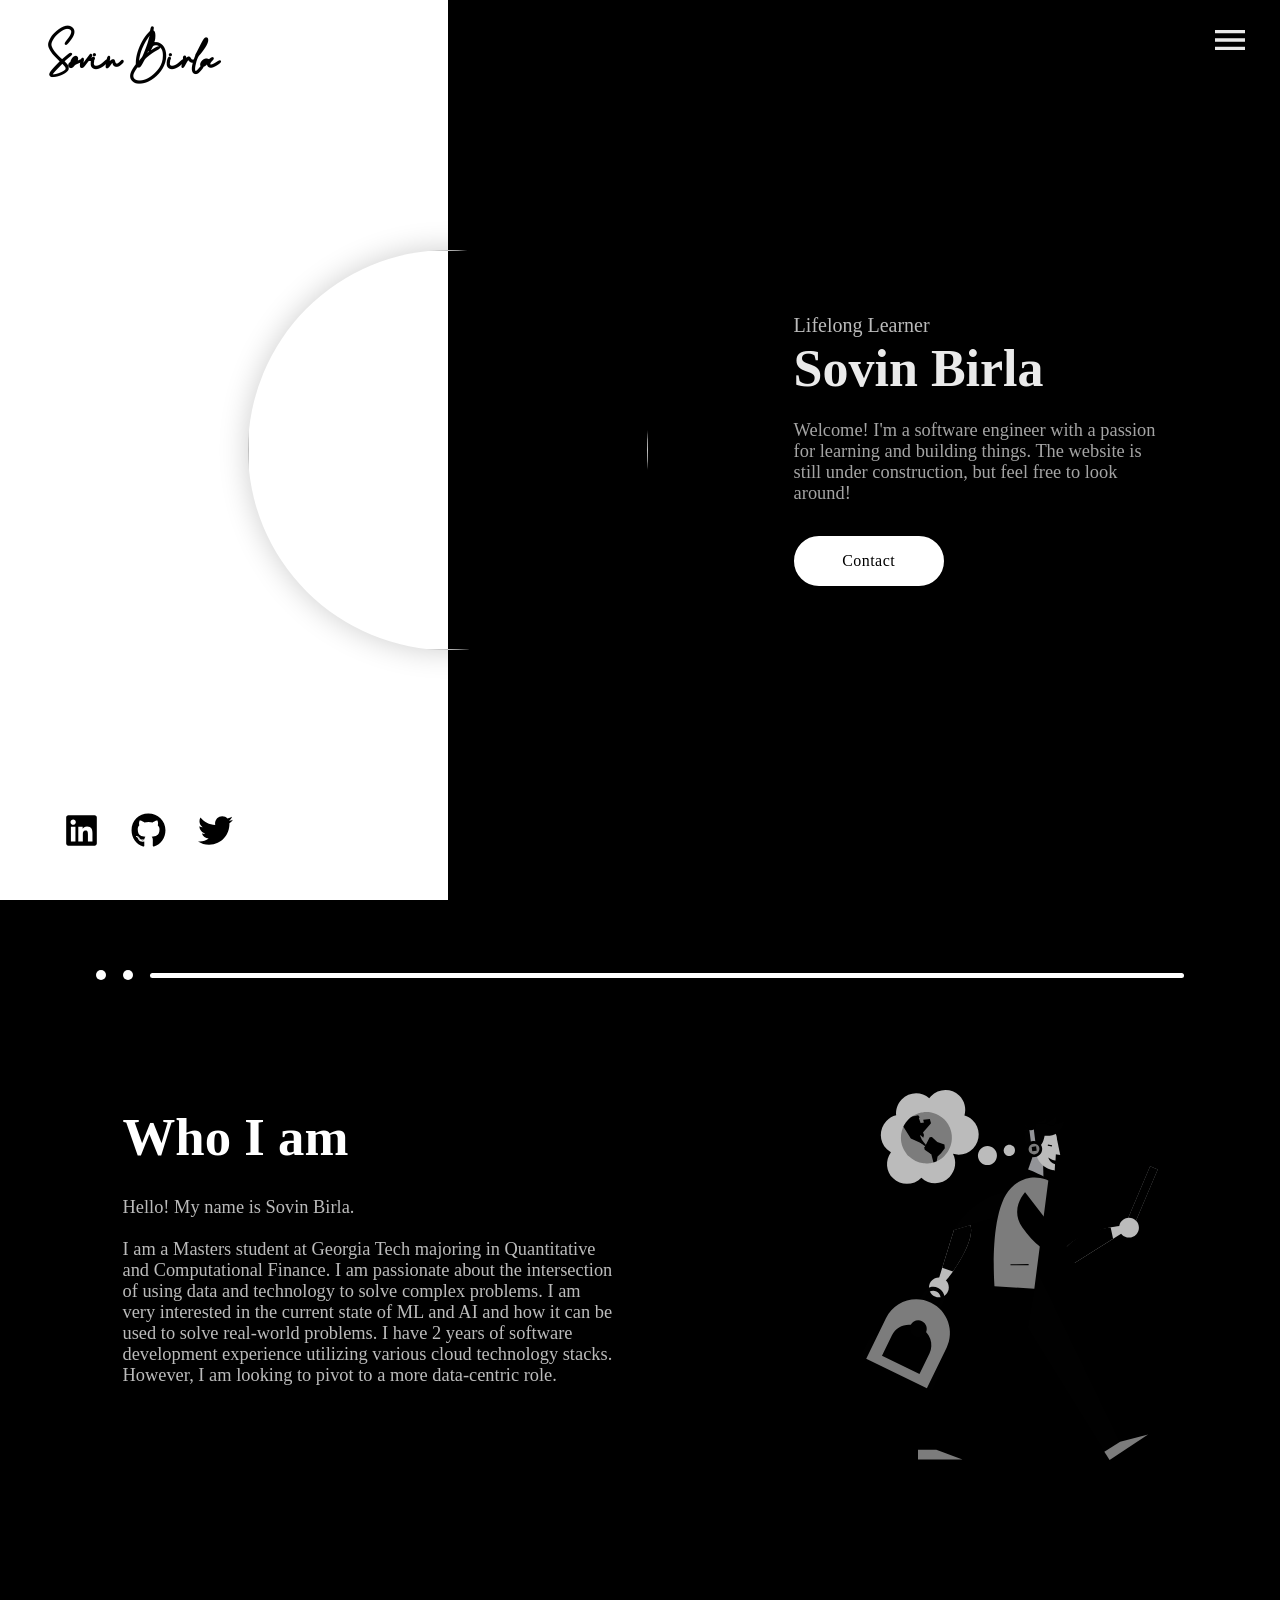
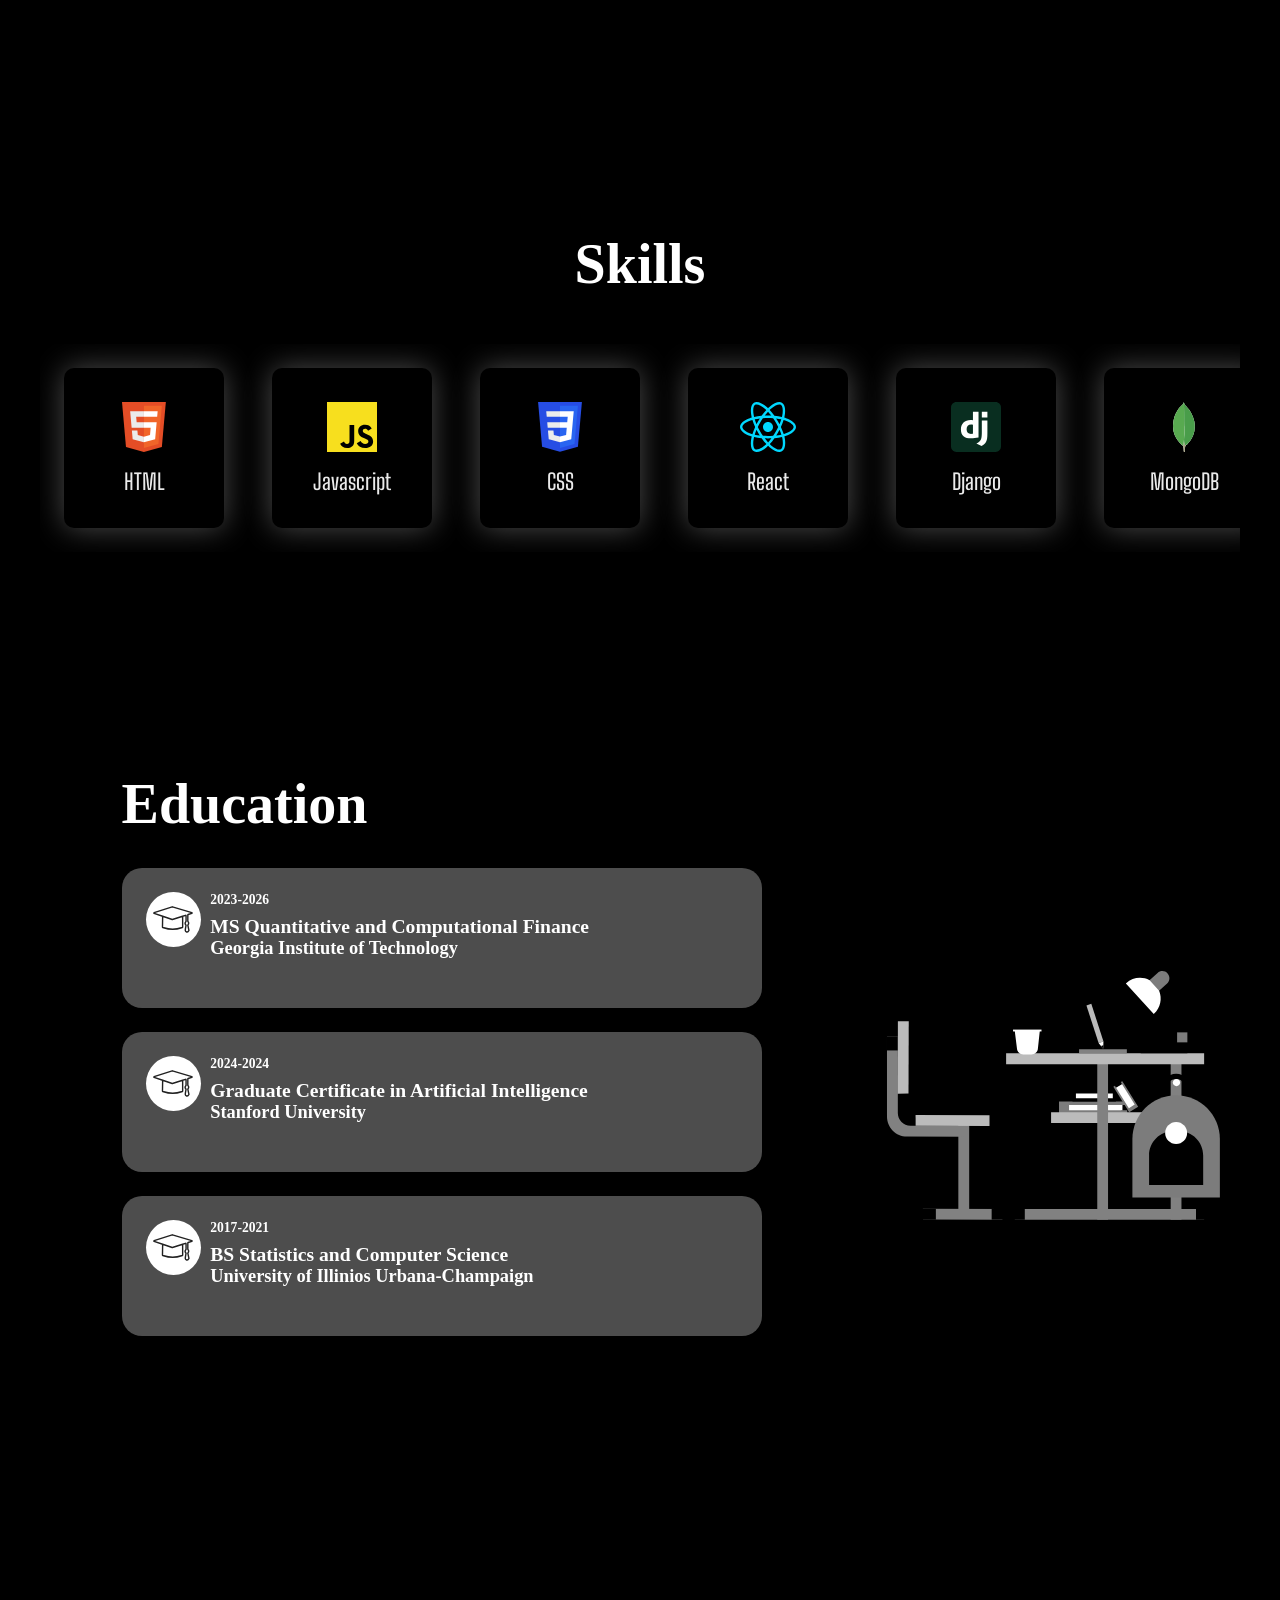
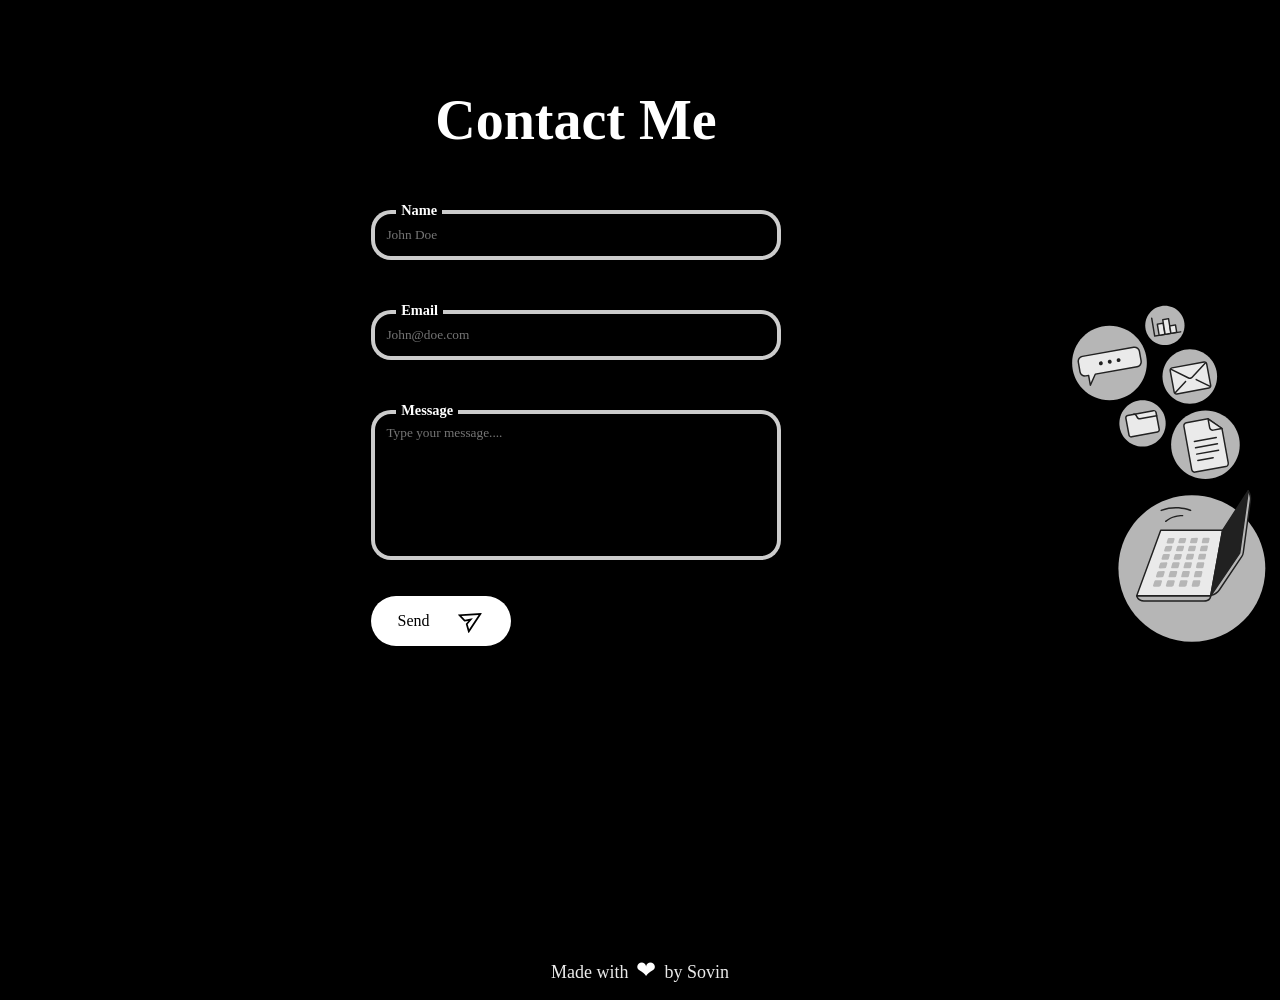
==== commit a846f2ba: "Updates" ====
--- a/index.html
+++ b/index.html
@@ -1 +1 @@
-<!doctype html><html lang="en"><head><meta charset="utf-8"/><link rel="icon" href="/SKB.png"/><meta name="viewport" content="width=device-width,initial-scale=1"/><meta name="theme-color" content="#000000"/><meta name="description" content="Sovin Birla's Website"/><link rel="apple-touch-icon" href="/SKB.png"/><link rel="manifest" href="/manifest.json"/><meta name="description" content="Use Developer Portfolio and create your own personalised portfolio today! With multiple themes to choose from, our easily customisable, user friendly website is designed to cater to developers and freelancers alike."/><meta property="og:image" content="Developer Portfolio"><meta property="og:site_name" content="Developer Portfolio"/><meta property="og:title" content="Developer Portfolio"/><meta property="og:url" content="https://dev-portfolio-template.netlify.app/"/><meta property="og:type" content="website"/><meta property="og:description" content="Use Developer Portfolio and create your own personalised portfolio today! With multiple themes to choose from, our easily customisable, user friendly website is designed to cater to developers and freelancers alike."/><meta itemprop="name" content="Developer Portfolio"/><meta itemprop="url" content="https://dev-portfolio-template.netlify.app/"/><meta itemprop="description" content="Use Developer Portfolio and create your own personalised portfolio today! With multiple themes to choose from, our easily customisable, user friendly website is designed to cater to developers and freelancers alike."/><meta itemprop="thumbnailUrl" content=""/><meta name="twitter:url" content="https://dev-portfolio-template.netlify.app/"/><meta name="twitter:title" content="Developer Portfolio"><meta name="twitter:description" content="Use Developer Portfolio and create your own personalised portfolio today! With multiple themes to choose from, our easily customisable, user friendly website is designed to cater to developers and freelancers alike."><meta name="twitter:card" content="summary"/><title>Sovin Kumar Birla</title><link href="/static/css/2.7b8a7a4e.chunk.css" rel="stylesheet"><link href="/static/css/main.f72266c0.chunk.css" rel="stylesheet"></head><body><noscript>You need to enable JavaScript to run this app.</noscript><div id="root"></div><script>!function(e){function r(r){for(var n,i,a=r[0],l=r[1],c=r[2],p=0,s=[];p<a.length;p++)i=a[p],Object.prototype.hasOwnProperty.call(o,i)&&o[i]&&s.push(o[i][0]),o[i]=0;for(n in l)Object.prototype.hasOwnProperty.call(l,n)&&(e[n]=l[n]);for(f&&f(r);s.length;)s.shift()();return u.push.apply(u,c||[]),t()}function t(){for(var e,r=0;r<u.length;r++){for(var t=u[r],n=!0,a=1;a<t.length;a++){var l=t[a];0!==o[l]&&(n=!1)}n&&(u.splice(r--,1),e=i(i.s=t[0]))}return e}var n={},o={1:0},u=[];function i(r){if(n[r])return n[r].exports;var t=n[r]={i:r,l:!1,exports:{}};return e[r].call(t.exports,t,t.exports,i),t.l=!0,t.exports}i.e=function(e){var r=[],t=o[e];if(0!==t)if(t)r.push(t[2]);else{var n=new Promise((function(r,n){t=o[e]=[r,n]}));r.push(t[2]=n);var u,a=document.createElement("script");a.charset="utf-8",a.timeout=120,i.nc&&a.setAttribute("nonce",i.nc),a.src=function(e){return i.p+"static/js/"+({}[e]||e)+"."+{3:"e921fa1f"}[e]+".chunk.js"}(e);var l=new Error;u=function(r){a.onerror=a.onload=null,clearTimeout(c);var t=o[e];if(0!==t){if(t){var n=r&&("load"===r.type?"missing":r.type),u=r&&r.target&&r.target.src;l.message="Loading chunk "+e+" failed.\n("+n+": "+u+")",l.name="ChunkLoadError",l.type=n,l.request=u,t[1](l)}o[e]=void 0}};var c=setTimeout((function(){u({type:"timeout",target:a})}),12e4);a.onerror=a.onload=u,document.head.appendChild(a)}return Promise.all(r)},i.m=e,i.c=n,i.d=function(e,r,t){i.o(e,r)||Object.defineProperty(e,r,{enumerable:!0,get:t})},i.r=function(e){"undefined"!=typeof Symbol&&Symbol.toStringTag&&Object.defineProperty(e,Symbol.toStringTag,{value:"Module"}),Object.defineProperty(e,"__esModule",{value:!0})},i.t=function(e,r){if(1&r&&(e=i(e)),8&r)return e;if(4&r&&"object"==typeof e&&e&&e.__esModule)return e;var t=Object.create(null);if(i.r(t),Object.defineProperty(t,"default",{enumerable:!0,value:e}),2&r&&"string"!=typeof e)for(var n in e)i.d(t,n,function(r){return e[r]}.bind(null,n));return t},i.n=function(e){var r=e&&e.__esModule?function(){return e.default}:function(){return e};return i.d(r,"a",r),r},i.o=function(e,r){return Object.prototype.hasOwnProperty.call(e,r)},i.p="/",i.oe=function(e){throw console.error(e),e};var a=this["webpackJsonpdeveloper-portfolio"]=this["webpackJsonpdeveloper-portfolio"]||[],l=a.push.bind(a);a.push=r,a=a.slice();for(var c=0;c<a.length;c++)r(a[c]);var f=l;t()}([])</script><script src="/static/js/2.3a697396.chunk.js"></script><script src="/static/js/main.beac8ce4.chunk.js"></script></body></html>+<!doctype html><html lang="en"><head><meta charset="utf-8"/><link rel="icon" href="/SKB.png"/><meta name="viewport" content="width=device-width,initial-scale=1"/><meta name="theme-color" content="#000000"/><meta name="description" content="Sovin Birla's Website"/><link rel="apple-touch-icon" href="/SKB.png"/><link rel="manifest" href="/manifest.json"/><meta name="description" content="Use Developer Portfolio and create your own personalised portfolio today! With multiple themes to choose from, our easily customisable, user friendly website is designed to cater to developers and freelancers alike."/><meta property="og:image" content="Developer Portfolio"><meta property="og:site_name" content="Developer Portfolio"/><meta property="og:title" content="Developer Portfolio"/><meta property="og:url" content="https://dev-portfolio-template.netlify.app/"/><meta property="og:type" content="website"/><meta property="og:description" content="Use Developer Portfolio and create your own personalised portfolio today! With multiple themes to choose from, our easily customisable, user friendly website is designed to cater to developers and freelancers alike."/><meta itemprop="name" content="Developer Portfolio"/><meta itemprop="url" content="https://dev-portfolio-template.netlify.app/"/><meta itemprop="description" content="Use Developer Portfolio and create your own personalised portfolio today! With multiple themes to choose from, our easily customisable, user friendly website is designed to cater to developers and freelancers alike."/><meta itemprop="thumbnailUrl" content=""/><meta name="twitter:url" content="https://dev-portfolio-template.netlify.app/"/><meta name="twitter:title" content="Developer Portfolio"><meta name="twitter:description" content="Use Developer Portfolio and create your own personalised portfolio today! With multiple themes to choose from, our easily customisable, user friendly website is designed to cater to developers and freelancers alike."><meta name="twitter:card" content="summary"/><title>Sovin Kumar Birla</title><link href="/static/css/2.7b8a7a4e.chunk.css" rel="stylesheet"><link href="/static/css/main.f18aa7f2.chunk.css" rel="stylesheet"></head><body><noscript>You need to enable JavaScript to run this app.</noscript><div id="root"></div><script>!function(e){function r(r){for(var n,i,a=r[0],l=r[1],c=r[2],p=0,s=[];p<a.length;p++)i=a[p],Object.prototype.hasOwnProperty.call(o,i)&&o[i]&&s.push(o[i][0]),o[i]=0;for(n in l)Object.prototype.hasOwnProperty.call(l,n)&&(e[n]=l[n]);for(f&&f(r);s.length;)s.shift()();return u.push.apply(u,c||[]),t()}function t(){for(var e,r=0;r<u.length;r++){for(var t=u[r],n=!0,a=1;a<t.length;a++){var l=t[a];0!==o[l]&&(n=!1)}n&&(u.splice(r--,1),e=i(i.s=t[0]))}return e}var n={},o={1:0},u=[];function i(r){if(n[r])return n[r].exports;var t=n[r]={i:r,l:!1,exports:{}};return e[r].call(t.exports,t,t.exports,i),t.l=!0,t.exports}i.e=function(e){var r=[],t=o[e];if(0!==t)if(t)r.push(t[2]);else{var n=new Promise((function(r,n){t=o[e]=[r,n]}));r.push(t[2]=n);var u,a=document.createElement("script");a.charset="utf-8",a.timeout=120,i.nc&&a.setAttribute("nonce",i.nc),a.src=function(e){return i.p+"static/js/"+({}[e]||e)+"."+{3:"e921fa1f"}[e]+".chunk.js"}(e);var l=new Error;u=function(r){a.onerror=a.onload=null,clearTimeout(c);var t=o[e];if(0!==t){if(t){var n=r&&("load"===r.type?"missing":r.type),u=r&&r.target&&r.target.src;l.message="Loading chunk "+e+" failed.\n("+n+": "+u+")",l.name="ChunkLoadError",l.type=n,l.request=u,t[1](l)}o[e]=void 0}};var c=setTimeout((function(){u({type:"timeout",target:a})}),12e4);a.onerror=a.onload=u,document.head.appendChild(a)}return Promise.all(r)},i.m=e,i.c=n,i.d=function(e,r,t){i.o(e,r)||Object.defineProperty(e,r,{enumerable:!0,get:t})},i.r=function(e){"undefined"!=typeof Symbol&&Symbol.toStringTag&&Object.defineProperty(e,Symbol.toStringTag,{value:"Module"}),Object.defineProperty(e,"__esModule",{value:!0})},i.t=function(e,r){if(1&r&&(e=i(e)),8&r)return e;if(4&r&&"object"==typeof e&&e&&e.__esModule)return e;var t=Object.create(null);if(i.r(t),Object.defineProperty(t,"default",{enumerable:!0,value:e}),2&r&&"string"!=typeof e)for(var n in e)i.d(t,n,function(r){return e[r]}.bind(null,n));return t},i.n=function(e){var r=e&&e.__esModule?function(){return e.default}:function(){return e};return i.d(r,"a",r),r},i.o=function(e,r){return Object.prototype.hasOwnProperty.call(e,r)},i.p="/",i.oe=function(e){throw console.error(e),e};var a=this["webpackJsonpdeveloper-portfolio"]=this["webpackJsonpdeveloper-portfolio"]||[],l=a.push.bind(a);a.push=r,a=a.slice();for(var c=0;c<a.length;c++)r(a[c]);var f=l;t()}([])</script><script src="/static/js/2.84fc258b.chunk.js"></script><script src="/static/js/main.86553e0d.chunk.js"></script></body></html>
--- a/static/css/main.f18aa7f2.chunk.css
+++ b/static/css/main.f18aa7f2.chunk.css
@@ -0,0 +1,2 @@
+@import url(https://fonts.googleapis.com/css2?family=Poppins:wght@100;200;300;400;500;600;700;800&display=swap);@import url(https://fonts.googleapis.com/css2?family=Big+Shoulders+Text:wght@100;300;400;500;600;700&display=swap);@import url(https://fonts.googleapis.com/css2?family=Roboto:wght@100;300;400;500;700&display=swap" rel="stylesheet);@import url(https://fonts.googleapis.com/css2?family=Noto+Sans+TC:wght@100;300;400;500;700&display=swap);@import url(https://fonts.googleapis.com/css2?family=Montserrat:ital,wght@0,100;0,200;0,300;0,400;0,500;0,700;0,800;0,900;1,100;1,200;1,300;1,400&display=swap);@import url(https://fonts.googleapis.com/css2?family=Raleway:ital,wght@0,100;0,200;0,300;0,400;0,500;0,600;0,700;0,800;1,100;1,200&display=swap);@import url(https://fonts.googleapis.com/css2?family=Caveat:wght@400;500;600&display=swap);@font-face{font-family:"BestermindRegular";src:url(/static/media/BestermindRegular.e58a1922.ttf);src:url(/static/media/BestermindRegular.e58a1922.ttf) format("embedded-opentype"),url(/static/media/BestermindRegular.e58a1922.ttf) format("truetype"),}*{margin:0;box-sizing:border-box}a{text-decoration:none}::-webkit-scrollbar{width:10px;height:10px}::-webkit-scrollbar-track{background:#555}::-webkit-scrollbar-thumb{background:#555;border-radius:10px;-webkit-transition:.3s;transition:.3s}img{-webkit-touch-callout:none;-webkit-user-select:none;user-select:none}@media screen and (max-width:400px){body{overflow-x:hidden}}@media only screen and (min-device-width:320px) and (max-device-width:480px) and (-webkit-device-pixel-ratio:2) and (device-aspect-ratio:2/3){body{overflow-x:hidden}}.navbar{height:6.5rem;position:absolute;background-color:initial;z-index:99;justify-content:center}.navbar,.navbar--container{display:flex;align-items:center;width:100%}.navbar--container{justify-content:space-between;padding:0 3rem;margin-top:1rem;position:fixed;top:10px}.navbar--container>h1{font-family:"BestermindRegular";color:var(--primary-2);font-size:2.5rem;-webkit-user-select:none;user-select:none}.navLink--container{margin-top:5rem}.drawer>.MuiBackdrop-root{background:rgba(33,33,33,.15)!important;-webkit-backdrop-filter:blur(20px)!important;backdrop-filter:blur(20px)!important}@media (max-width:1100px){.navbar--container{padding:0 2rem}.nav-menu,.navbar--container>h1{font-size:2.2rem}.nav-menu{margin-top:-1.5rem}}@media (max-width:800px){.navLink--container{margin-top:3rem}}@media (max-width:600px){.nav-menu{color:var(--primary-2)}.navbar--container>h1{font-size:2rem}.nav-menu:hover{color:var(--primary-2)}.MuiDrawer-paper{border-radius:0!important}}@media only screen and (min-device-width:320px) and (max-device-width:480px) and (-webkit-device-pixel-ratio:2) and (device-aspect-ratio:2/3){.navbar{height:5rem}.navbar--container{padding:0 1rem;margin-top:0}.navbar--container>h1{font-size:1.5rem}}.footer{font-family:"var(--primaryFont)",sans-serif;height:60px;width:100%;display:flex;justify-content:center;align-items:center}.footer p{font-weight:500;font-family:var(--primaryFont);font-size:18px}.footer p span{font-size:24px}.landing{height:100vh}.landing,.landing--container{display:flex;align-items:center;justify-content:center}.landing--container{height:100%;position:relative}.landing--img{--img-size:400px;position:absolute;left:35%;transform:translateX(-50%);width:var(--img-size);height:var(--img-size);object-fit:cover;border-radius:50%;box-shadow:0 0 30px rgba(0,0,0,.2);transition:opacity .3s}.landing--container-left{flex:35% 1;height:100%;align-items:flex-end}.landing--container-left,.lcl--content{display:flex;justify-content:flex-start}.lcl--content{margin:3rem;width:100%;align-items:center}.landing--social{font-size:35px;margin:0 1rem;transition:transform .5s}.landing--social:hover{transform:scale(1.2)}.landing--container-right{flex:65% 1;height:100%;background-color:#eaeaea;display:flex;flex-direction:column;align-items:flex-end;justify-content:center}.lcr--content{width:45%;margin-right:7rem;font-family:var(--primaryFont);font-style:normal}.lcr--content h6{font-weight:500;font-size:1.25rem;margin-bottom:-.85rem;opacity:.8}.lcr--content h1{font-weight:600;font-size:3.25rem;line-height:110%;margin:1rem 0}.lcr--content p{margin-top:1.45rem;font-weight:500;font-size:1.15rem;opacity:.7}.lcr-buttonContainer{margin-top:2rem;width:350px;display:flex;align-items:center;justify-content:space-between;font-family:"var(--primaryFont)",sans-serif}@media (max-width:1100px){.landing--img{--img-size:350px}.lcl--content{margin:2rem}.lcr--content h6{font-size:1.1rem}.lcr--content h1{font-size:3rem}.lcr--content p{margin-top:.3rem;margin-bottom:1rem;font-weight:500;font-size:1rem}.lcr-buttonContainer{margin-top:1rem;flex-direction:column;width:200px;height:120px;align-items:flex-start}}@media (max-width:900px){.landing--img{--img-size:300px}.landing--social{font-size:30px}.lcr--content{width:60%;margin-top:10%;margin-right:6%}.lcr-buttonContainer{margin-top:1rem;flex-direction:column;width:200px;height:120px;align-items:flex-start}.lcr-buttonContainer button:nth-child(2){display:none}}@media (max-width:600px){.landing--container{flex-direction:column;justify-content:space-between}.landing--img{--img-size:200px;left:50%;top:30%;border:8px solid #eaeaea;transform:translate(-50%,-50%)}.landing--container-left{flex:initial;width:100%;height:30%}.landing--social{display:none}.landing--container-right{box-sizing:border-box;flex:initial;height:70%;width:100%;background-color:#eaeaea;align-items:center;justify-content:center;padding:0 2rem}.lcr--content{margin-top:20%;margin-right:0;width:100%}.lcr--content h6{font-size:1rem;text-align:center}.lcr--content h1{font-size:2.5rem;text-align:center}.lcr--content p{font-size:.95rem;text-align:center;margin:0 auto;width:90%}.lcr-buttonContainer{margin:0 auto;display:flex;align-items:center;justify-content:center}.lcr-buttonContainer button{margin-top:-20%}}@media (max-width:500px){.lcr--content{margin-top:35%}}@media (max-width:370px){.lcr--content{margin-top:60%}}@media only screen and (min-device-width:320px) and (max-device-width:480px) and (-webkit-device-pixel-ratio:2) and (device-aspect-ratio:2/3){.landing{height:100%}.landing--img{--img-size:150px;left:50%;top:20%}}.about{min-height:100vh;position:relative}.about .line-styling{position:absolute;top:50px;left:50%;transform:translateX(-50%);height:50px;width:85%;display:flex;align-items:center;justify-content:space-between}.about .line-styling .style-circle{width:10px;height:10px;border-radius:50%}.about .line-styling .style-line{width:95%;height:5px;border-radius:10px}.about-body{flex-direction:row;align-items:center;justify-content:space-around;padding-top:8rem}.about-body,.about-description{display:flex;height:-moz-fit-content;height:fit-content}.about-description{flex-direction:column;align-items:flex-start;justify-content:space-evenly;flex:0.5 1;width:100%}.about-description>h2{margin-bottom:40px;font-size:3.5rem;font-family:var(--primaryFont)}.about-description>p{font-size:1.25rem;color:#e0d9d9;font-family:var(--primaryFont)}.about-img{margin-top:40px;pointer-events:none}.about-img>img{width:380px;flex:0.5 1}@media (min-width:992px) and (max-width:1380px){.about-description>h2{font-size:3.3rem;margin-bottom:30px}.about-description>p{font-size:1.15rem}.about-img>img{width:300px}}@media screen and (max-width:992px){.about .line-styling{top:20px}.about-body{padding-top:2rem;display:flex;flex-direction:column-reverse;align-items:center;justify-content:space-evenly}.about-description{flex:0.6 1;box-sizing:border-box;padding:20px}.about-description>h2{font-size:3rem;margin-bottom:20px}.about-description>p{font-size:1.1rem}.about-img>img{width:250px;flex:0.4 1}}@media screen and (max-width:800px){.about .line-styling .style-circle{width:8px;height:8px;border-radius:50%}.about-description>h2{align-self:center}}@media screen and (max-width:600px){.about .line-styling .style-circle{width:5px;height:5px;border-radius:50%}.about .line-styling .style-line{width:93%;height:3px;border-radius:10px}.about-description>h2{font-size:2.5rem}.about-description>p{font-size:.95rem}.about-img>img{width:200px}}.skills{flex-direction:column;justify-content:flex-start;min-height:60vh;padding:2.5rem 2rem 2rem}.skills,.skillsHeader{display:flex;align-items:center}.skillsHeader{justify-content:center}.skillsHeader h2{font-family:var(--primaryFont);font-style:normal;font-weight:700;font-size:3.5rem;text-align:center}.skillsContainer{display:flex;align-items:center;justify-content:center;width:100%;margin-top:3.5rem;padding:0 2rem}.skill--scroll{width:100%;margin:0 2rem}.skill--box{background:#fafafa;box-shadow:0 10px 20px rgba(0,0,0,.12);border-radius:10px;width:160px;height:160px;margin:1.5rem;display:flex;flex-direction:column;align-items:center;justify-content:center;padding:2rem 1rem;transition:.3s ease-in-out}.skill--box:hover{transform:scale(1.15)}.skill--box>img{height:50px;pointer-events:none}.skill--box h3{font-family:Big Shoulders Text;font-style:normal;font-weight:500;font-size:22px;text-align:center;margin-top:1rem}.marquee{padding:3rem 0}@media (min-width:992px) and (max-width:1380px){.skills{padding:2rem 1rem 1rem}.skillsContainer{padding:1.5rem;margin-top:1.5rem}}@media screen and (max-width:992px){.skills{padding:1rem;min-height:100%}.skillsContainer{padding:1rem;margin:1rem 0}.skillsHeader h2{font-size:3.2rem}.skill--box{width:150px;height:150px;margin:1.2rem;padding:2rem 1rem}.skill--box>img{height:45px}.skill--box h3{font-size:20px;margin-top:1rem}}@media screen and (max-width:800px){.skills,.skillsContainer{padding:.5rem}.skillsHeader h2{font-size:3rem}.skill--scroll{width:100%;margin:0}}@media screen and (max-width:600px){.skill--box{width:135px;height:135px;margin:1.2rem;padding:2rem 1rem}.skill--box>img{height:40px}.skillsHeader h2{font-size:2.5rem}.skill--box h3{font-size:18px;margin-top:1rem}}.testimonials{font-family:var(--primaryFont);height:100vh;display:flex;flex-direction:column;align-items:center;justify-content:center;overflow:hidden}.slick-slider{height:100%!important;width:100%}.slick-initialized,.slick-list{overflow:hidden}.slick-list{position:relative;display:block;margin:0;padding:0;width:100%}.slick-dots{position:relative!important;bottom:1rem!important}.testimonials--header h1{font-style:normal;font-weight:700;font-size:3.5rem;text-align:center}.testimonials--body{display:flex;flex-direction:column;align-items:center;text-align:center;width:95%;margin-top:1rem;position:relative}.testimonials--body .quote{font-size:4rem;position:absolute;z-index:10;transform:translateY(50%);opacity:.5}.testimonials--body button{position:absolute;top:50%;transform:translateY(-50%);width:60px;height:60px;border-radius:50%;-webkit-appearance:none;appearance:none;outline:none;border:none;display:flex;align-items:center;justify-content:center;font-size:1.6rem}.testimonials--body .prevBtn{left:5%;cursor:pointer}.testimonials--body .nextBtn{right:5%;cursor:pointer}.testimonials--slider{display:flex;flex-direction:column;align-items:center;text-align:center;width:70%}.single--testimony{padding:2rem;height:500px;position:relative}.single--testimony,.testimonials--container{width:100%;display:flex;flex-direction:column;align-items:center;justify-content:center}.testimonials--container{height:100%}.review--img{margin:0 auto;width:100px;height:100px;border-radius:50%;z-index:3;transform:translateY(50%);box-shadow:0 0 5px rgba(0,0,0,.2);display:flex;align-items:center;justify-content:center}.review--img img{width:90px}.review--content{margin:0 auto;width:90%;height:250px;border-radius:200px;box-sizing:border-box;padding:60px 40px 30px;display:flex;flex-direction:column;align-items:center;justify-content:center}.review--content p{font-style:italic;font-weight:300;width:80%}.review--content h1{font-size:1.5rem;font-weight:600;margin-top:10px}.review--content h4{font-size:1rem;font-weight:500}@media (max-width:992px){.testimonials{height:100%;padding-bottom:2rem}.testimonials--header h1{font-size:3rem;margin-top:1.75rem}.testimonials--body .quote{font-size:3.5rem}.review--content{border-radius:50px}}@media (max-width:768px){.testimonials--header h1{font-size:2.5rem}.testimonials--body{width:100%}.testimonials--body button{display:none}.testimonials--slider{width:90%}.review--content{border-radius:50px}}@media (max-width:576px){.review--img{margin:initial;align-self:flex-start}.review--content{border-radius:20px;min-height:300px}.review--content p{font-size:.9rem;width:90%}.review--content h1{font-size:1.3rem}.review--content h4{font-size:.9rem}}@media (max-width:360px){.testimonials--header h1{font-size:2.2rem}.testimonials--body .quote{font-size:3rem}.testimonials--slider{width:100%}.review--img{width:80px;height:80px}.review--img img{width:70px}.review--content{min-height:350px}}.blog{flex-direction:column;justify-content:flex-start;min-height:100vh;padding:2rem;overflow-x:hidden}.blog,.blog--header{display:flex;align-items:center}.blog--header{justify-content:center;width:100%;margin:1rem}.blog--header h1{margin-bottom:40px;font-size:3.5rem;font-family:var(--primaryFont)}.blog--body{flex-direction:column}.blog--body,.blog--bodyContainer{width:100%;display:flex;align-items:center;justify-content:center}.blog--bodyContainer{grid-gap:4.5rem;gap:4.5rem}.blog--viewAll{width:100%;margin-top:1rem;padding:2rem;display:flex;align-items:center;justify-content:flex-end}.blog--viewAll a button{outline:none;border:none;width:150px;height:48px;display:flex;align-items:center;justify-content:space-between;text-transform:inherit;border-radius:45px;font-size:1.05rem;font-family:var(--primaryFont);font-weight:500;padding-left:1.5rem;cursor:pointer}@media screen and (max-width:992px){.blog--bodyContainer{display:flex;flex-direction:column;align-items:center;justify-content:center;width:100%}}@media screen and (max-width:800px){.blog--header h1{font-size:3rem;margin-bottom:30px}}@media screen and (max-width:600px){.blog--header h1{font-size:2.5rem;margin-bottom:20px}.blog--viewAll{position:relative;margin-top:2.5rem}.blog--viewAll a{position:absolute;left:50%;transform:translateX(-50%)}}.singleBlog{height:420px;width:320px;display:flex;flex-direction:column;align-items:center;justify-content:baseline;border-radius:5px}.singleBlog--image{height:50%;overflow:hidden}.singleBlog--image,.singleBlog--image>img{width:100%;border-top-left-radius:5px;border-top-right-radius:5px}.singleBlog--image>img{object-fit:cover;height:100%;transition:transform 1s,filter 2s ease-in-out;filter:blur(1px);transform:scale(1)}.singleBlog:hover>.singleBlog--image>img{filter:grayscale(0);transform:scale(1.1)}.singleBlog--body{padding:1rem}.singleBlog--body p{font-family:var(--primaryFont);font-weight:600;font-size:13px;margin-bottom:.65rem}.singleBlog--body h3{font-family:var(--primaryFont);margin-bottom:.55rem;font-size:19px;line-height:115%}.singleBlog--body h6{font-family:"Noto Sans TC",sans-serif;font-size:15px;line-height:139%;font-weight:500;opacity:.9}@media (min-width:992px) and (max-width:1380px){.singleBlog{height:430px}}@media screen and (max-width:992px){.singleBlog{height:450px;background-color:#abf0f0;margin:2rem 0;display:flex;flex-direction:column;align-items:center;justify-content:baseline}}@media screen and (max-width:800px){.singleBlog{height:450px;margin:1rem auto}}@media screen and (max-width:700px){.singleBlog{height:450px;margin:1rem auto}}@media screen and (max-width:600px){.singleBlog{height:450px;width:300px;margin:1rem 0}.singleBlog--image>img{filter:blur(0)}}@media screen and (max-width:320px){.singleBlog{transform:scale(.9)}}.education{min-height:100vh}.education-body{flex-direction:row;align-items:center;color:rgba(62,195,55,.702)}.education-body,.education-description{display:flex;justify-content:center;width:100%}.education-description{flex:0.65 1;padding:2rem;flex-direction:column;align-items:flex-start;margin-left:7%}.education-description>h1{font-size:3.5rem;font-family:var(--primaryFont);margin-bottom:2rem}.education-card{display:flex;flex-direction:row;align-items:flex-start;justify-content:flex-start;width:90%;height:140px;padding:1.5rem;border-radius:20px;margin-bottom:1.5rem;transition:background-color .2s ease-in-out}.educard-img{border-radius:50%;width:55px;height:55px;display:flex;align-items:center;justify-content:center;flex-shrink:0}.educard-img>img{width:40px}.education-details{margin-left:.6rem}.education-details>h6{font-family:var(--primaryFont);font-size:.85rem;font-weight:700;margin-bottom:.5rem}.education-details>h4{font-size:1.225rem}.education-details>h4,.education-details>h5{font-family:var(--primaryFont);font-weight:600}.education-details>h5{font-size:1.15rem}.education-image{box-sizing:border-box;padding:1rem;flex:0.35 1;margin-top:1rem;pointer-events:none}.education-image>img{width:100%}@media screen and (max-width:992px){.education{min-height:100%}.education-image{display:none}.education-description{flex:1 1;margin:auto}.education-description>h1{font-size:3.2rem}.education-card{width:100%;padding:1.5rem;margin-bottom:1.5rem}}@media screen and (max-width:800px){.education-description>h1{font-size:3rem;margin-bottom:2rem;align-self:center}.education-description{padding:1rem}.education-card{padding:1rem;margin-bottom:1.5rem;height:130px}.educard-img{border-radius:50%;width:45px;height:45px}.educard-img>img{width:30px}.education-details>h6{font-size:.85rem;margin-bottom:.45rem}.education-details>h4{font-size:1.125rem;line-height:126%}.education-details>h5{font-size:1.05rem;line-height:126%}}@media screen and (max-width:600px){.education-description>h1{font-size:2.5rem}}.experience{min-height:100vh}.experience-body{flex-direction:row;align-items:center}.experience-body,.experience-description{display:flex;justify-content:center;width:100%}.experience-description{flex:0.65 1;padding:2rem;flex-direction:column;align-items:flex-end;margin-right:2rem}.experience-description>h1{font-size:3.5rem;font-family:var(--primaryFont);margin-bottom:2rem}.experience-card{display:flex;flex-direction:row;align-items:flex-start;justify-content:flex-start;width:90%;height:140px;padding:1.5rem;border-radius:20px;margin-bottom:1.5rem;transition:background-color .2s ease-in-out}.expcard-img{border-radius:50%;width:55px;height:55px;display:flex;align-items:center;justify-content:center;flex-shrink:0}.expcard-img>img{width:36px;pointer-events:none}.experience-details{margin-left:.6rem}.experience-details>h6{font-family:var(--primaryFont);font-size:.85rem;font-weight:700;margin-bottom:.5rem}.experience-details>h4{font-size:1.225rem}.experience-details>h4,.experience-details>h5{font-family:var(--primaryFont);font-weight:600}.experience-details>h5{font-size:1.15rem}.experience-image{box-sizing:border-box;padding:1rem;flex:0.35 1;margin-left:7%;margin-top:1rem;pointer-events:none}.experience-image>img{width:100%;pointer-events:none}@media screen and (max-width:992px){.experience{min-height:100%}.experience-image{display:none}.experience-description{flex:1 1;margin:auto}.experience-description>h1{font-size:3.2rem}.experience-card{width:100%;padding:1.5rem;margin-bottom:1.5rem}}@media screen and (max-width:800px){.experience-description>h1{font-size:3rem;margin-bottom:2rem;align-self:center}.experience-description{padding:1rem}.experience-card{padding:1rem;margin-bottom:1.5rem;height:130px}.expcard-img{border-radius:50%;width:45px;height:45px}.expcard-img>img{width:30px}.experience-details>h6{font-size:.85rem;margin-bottom:.45rem}.experience-details>h4{font-size:1.125rem;line-height:126%}.experience-details>h5{font-size:1.05rem;line-height:126%}}@media screen and (max-width:600px){.experience-description>h1{font-size:2.5rem}}.contacts{min-height:100vh;display:flex;flex-direction:column;align-items:flex-start;justify-content:flex-start;position:relative}.contacts--img{position:absolute;right:30px;width:380px;pointer-events:none}.contacts--container{display:flex;flex-direction:column;align-items:flex-start;justify-content:center;padding:2rem 6rem 3rem;width:100%;height:100%;margin-top:2rem}.contacts--container>h1{font-family:var(--primaryFont);font-size:3.5rem;margin-bottom:2.5rem;text-align:center;width:100%}.contacts-body{display:flex;flex-direction:row;align-items:flex-start;justify-content:center;width:100%}.contacts-form{display:flex;flex:0.4 1;width:100%}.contacts-form form{display:flex;flex-direction:column;align-items:flex-start;justify-content:space-evenly;width:100%}.input-container{width:100%}.form-input{height:50px}.form-input,.form-message{box-sizing:border-box;border-radius:50px;outline:none;margin-bottom:2rem;padding:.7rem;border-radius:20px;width:100%;resize:none}.form-message{height:150px}.submit-btn button{border:none;outline:none;width:140px;height:50px;border-radius:50px;font-weight:500;display:flex;flex-direction:row;align-items:center;justify-content:space-evenly;cursor:pointer}.submit-btn button p{font-size:16px;font-family:var(--primaryFont)}.submit-icon{display:flex;align-items:center;justify-content:center;padding:5px}.send-icon{font-size:25px;transform-origin:center;transform:translate(5px,-3px) rotate(-30deg)}.success-icon{font-size:28px;transition:all .3s ease-in-out .8s}.contacts-details{display:flex;flex-direction:column;align-items:flex-start;justify-content:space-evenly;flex:1 1;box-sizing:border-box;padding-left:7rem;margin-top:1.2rem}.personal-details{display:flex;flex-direction:row;align-items:center;justify-content:flex-start;width:100%;margin-bottom:2.5rem}.personal-details p{margin-left:1.5rem;font-size:18px;line-height:110%;font-weight:500;font-family:var(--primaryFont);width:45%;word-break:break-word}.socialmedia-icons{width:90%;display:flex;flex-wrap:wrap;align-items:center;justify-content:center;grid-gap:1.5rem;gap:1.5rem;margin-top:4rem}@media (min-width:992px) and (max-width:1380px){.contacts--img{position:absolute;right:0;bottom:270px;width:240px}.contacts--container{padding:2rem 4rem;width:90%;margin-top:1rem}}@media screen and (max-width:992px){.contacts--img{display:none}.contacts--container{width:100%;margin-top:1rem}.contacts--container>h1{font-size:3rem;margin:0 0 1.2rem}.contacts-details{padding-left:4rem}.personal-details p{margin-left:1rem;font-size:1rem}}@media screen and (max-width:800px){.contacts--container h1{font-size:3rem;margin-bottom:30px}.contacts--container{padding:2rem;margin-top:0;align-items:center}.contacts-body{display:flex;flex-direction:column;align-items:center}.contacts-form{display:flex;flex:1 1;width:80%}.form-input{margin-bottom:.45rem}.contacts-form form{align-items:flex-end}.contacts-details{padding:1rem;align-items:center;margin-top:2rem}.socialmedia-icons{width:100%;grid-gap:1.5rem;gap:1.5rem;margin-top:2rem}.personal-details{margin-bottom:1.8rem}.personal-details p{margin-left:1.2rem;width:95%}}@media screen and (max-width:600px){.contacts-form{display:flex;flex:1 1;width:100%}.contacts--container h1{font-size:2.5rem;margin-bottom:20px}}@media screen and (max-width:400px){.contacts-details{padding:0;align-items:center;margin-top:2rem}.submit-btn{align-self:center}}@media only screen and (min-device-width:320px) and (max-device-width:480px) and (-webkit-device-pixel-ratio:2) and (device-aspect-ratio:2/3){.contacts-details{padding:0}}@keyframes spin{0%{opacity:1;transform:translate(5px,-3px) rotate(0deg)}to{transform:rotate(359deg)}}@keyframes fly{10%{transform:rotate(0deg)}20%{transform:translateX(-10px)}70%{transform:translateX(60px)}to{transform:translateX(80px)}}.projects{flex-direction:column;justify-content:flex-start;min-height:100vh;overflow-x:hidden;padding:2rem}.projects,.projects--header{display:flex;align-items:center}.projects--header{justify-content:center;width:100%;margin:1rem}.projects--header h1{margin-bottom:40px;font-size:3.5rem;font-family:var(--primaryFont)}.projects--body{width:100%;display:flex;flex-direction:column}.projects--body,.projects--bodyContainer{align-items:center;justify-content:center}.projects--bodyContainer{display:grid;grid-template-columns:repeat(2,1fr);grid-gap:2.5rem;width:90%;margin:auto}.projects--viewAll{width:100%;padding:2rem;display:flex;align-items:center;justify-content:flex-end;margin-top:2rem}.projects--viewAll a button{outline:none;border:none;width:150px;height:48px;display:flex;align-items:center;justify-content:space-between;text-transform:inherit;border-radius:45px;font-size:1.05rem;font-family:var(--primaryFont);font-weight:500;padding-left:1.5rem;cursor:pointer}@media screen and (max-width:1200px){.projects--bodyContainer{display:flex;flex-direction:column;align-items:center;justify-content:center;width:100%}}@media screen and (max-width:800px){.projects--header h1{font-size:3rem;margin-bottom:30px}}@media screen and (max-width:600px){.projects--header h1{font-size:2.5rem;margin-bottom:20px}.projects--viewAll{position:relative;margin-top:4rem}.projects--viewAll a{position:absolute;left:50%;transform:translateX(-50%)}}.singleProject{box-shadow:4px 4px 8px rgba(36,3,3,.2);width:550px;margin:auto;height:460px;border-radius:10px;justify-content:center;padding:1.4rem 1rem;position:relative;cursor:pointer;overflow:hidden}.projectContent,.singleProject{display:flex;flex-direction:column;align-items:center}.projectContent{justify-content:space-between;width:100%;height:100%}.projectContent>h2{font-family:var(--primaryFont);font-style:normal;font-weight:600;font-size:1.525rem;line-height:110%;text-align:center}.projectContent>img{width:100%;height:60%;transition:opacity .7s .3s}.singleProject:hover img{opacity:0}.project--showcaseBtn{display:flex;align-items:center;justify-content:space-between;width:100%}.project--showcaseBtn>a{cursor:pointer;text-decoration:none;transition:transform .5s .3s}.singleProject:hover .project--showcaseBtn a:nth-child(2){transform:translateX(-140px) scale(1.1)!important}.singleProject .project--desc{position:absolute;width:95%;height:200px;left:0;top:0;transform:translate(-110%,40%);padding:15px;border-radius:0 20px 20px 0;transition:transform .9s;line-height:110%;display:flex;align-items:center;justify-content:center;font-family:var(--primaryFont)}.singleProject:hover .project--desc{transform:translate(-2%,40%)}.singleProject .project--lang{position:absolute;bottom:20px;right:0;width:140px;font-size:.8rem;display:flex;justify-content:center;grid-gap:.5rem;gap:.5rem;flex-direction:column;border-radius:10px 0 0 10px;transform:translateX(100%);transition:transform .5s .3s;padding:.825rem}.singleProject:hover .project--lang{transform:translateX(0)}.project--lang>span{font-family:var(--primaryFont);font-weight:500;word-break:break-word;line-height:100%}@media screen and (max-width:600px){.singleProject{width:300px}}.services{min-height:100vh;flex-direction:column;justify-content:flex-start;padding:3.7rem}.services,.services-header{display:flex;align-items:center}.services-header{justify-content:center;width:100%}.services-header>h1{margin-bottom:20px;font-size:3.5rem;font-family:var(--primaryFont)}.services-body{display:flex;flex-direction:column;align-items:center;justify-content:flex-start;margin-bottom:2rem}.services-body>p{font-family:var(--primaryFont);font-weight:400;font-size:1.5rem;width:60%;text-align:center;margin-bottom:6rem}.services-bodycontainer{display:flex;align-items:center;justify-content:center;grid-gap:4.5rem;gap:4.5rem;width:100%;flex-wrap:wrap}@media (min-width:992px) and (max-width:1380px){.services{padding:2.7rem}.services-body>p{width:70%}}@media screen and (max-width:992px){.services{padding:1.7rem}.services-body>p{font-size:1.25rem;width:85%;text-align:center;margin-bottom:4rem}.services-bodycontainer{grid-gap:2.5rem;gap:2.5rem}}@media screen and (max-width:800px){.services{padding:1rem}.services-header h1{font-size:3rem;margin-bottom:30px}.services-body>p{font-size:1.05rem;width:95%;text-align:center;margin-bottom:3rem}.services-bodycontainer{grid-gap:2rem;gap:2rem}}@media screen and (max-width:600px){.services{padding:.5rem}.services-header h1{font-size:2.5rem;margin-bottom:20px}.services-body p{width:80%}.services-bodycontainer{grid-gap:1rem;gap:1rem}}.single-service{box-shadow:4px 4px 8px rgba(36,3,3,.2);width:180px;height:180px;border-radius:20px;display:flex;flex-direction:column;align-items:center;justify-content:center;padding:1.4rem;transition:transform .3s ease-in-out}.single-service:hover{transform:scale(1.15)}.service-content{position:relative;height:150px;display:flex;align-items:center;justify-content:center;padding:1rem}.service-icon{position:absolute;top:15%}.service-icon>svg{font-size:2.8rem}.single-service:hover svg{animation:magic .7s ease-in-out both}@keyframes magic{0%,to{transform:translate(0)}25%{transform:translateY(-20px)}50%{transform:translate(0)}75%{transform:translateY(-10px)}}.service-content>h4{position:absolute;top:60%;height:60px;display:flex;align-items:center;justify-content:center;font-family:var(--primaryFont);font-style:normal;font-weight:600;font-size:16px;text-align:center;line-height:110%;color:#000}@media screen and (max-width:800px){.single-service{width:160px;height:160px;padding:1.2rem}.service-icon>svg{font-size:2.5rem}.service-content>h4{font-size:15px}}@media screen and (max-width:600px){.single-service{width:150px;height:150px;padding:1.2rem}.service-icon>svg{font-size:2.2rem}.service-content>h4{font-size:13px;top:50%}}.achievement{min-height:100vh;flex-direction:row;justify-content:flex-start;padding:3rem}.achievement,.achievement-body{display:flex;align-items:flex-start}.achievement-body{flex-direction:column;justify-content:space-evenly;flex:0.4 1;width:90%}.achievement-body h1{font-family:var(--primaryFont);font-size:3.5rem;margin-bottom:1.5rem}.achievement-body h4{font-size:1.75rem;font-family:"Caveat",cursive;font-weight:400}.achievement-cards{padding:2rem;flex-direction:column;justify-content:center;margin-left:5%;flex:0.6 1}.achievement-card,.achievement-cards{display:flex;align-items:flex-start;width:100%}.achievement-card{flex-direction:row;justify-content:space-between;height:170px;padding:1.5rem;border-radius:20px;margin-bottom:1.5rem;margin-left:1.5rem;transition:background-color .2s ease-in-out;position:relative}.achievecard-content{display:flex;flex-direction:column;align-items:flex-start;justify-content:space-around;width:65%}.achievecard-details2{display:flex;flex-direction:row;width:50%;align-items:center;font-family:var(--primaryFont);font-size:18px;position:absolute;bottom:7px;left:25px}.achievecard-details2 h5{width:50%}.achievecard-field{width:50%;display:flex;flex-direction:row;align-items:center}.achievecard-field svg{margin-right:6px}.achievecard-details1 h2{font-family:var(--primaryFont);font-weight:500;font-size:1.225rem;line-height:110%;margin-bottom:6px}.achievecard-details1 p{font-size:1.1rem;font-family:Roboto;font-weight:400}.achievecard-imgcontainer{width:23%}.achievecard-imgcontainer>img{width:150px;height:130px;border-radius:10px}@media (min-width:992px) and (max-width:1380px){.achievement-card{justify-content:flex-start}.achievement-body{display:flex;flex-direction:column;align-items:flex-start;justify-content:space-evenly;flex:0.3 1;width:90%}.achievement-body h1{font-family:var(--primaryFont);font-size:3.1rem}.achievement-cards{padding:1rem;margin-left:1%;width:100%;flex:0.7 1}.achievecard-imgcontainer{margin-left:1rem}}@media screen and (max-width:992px){.achievement{display:flex;flex-direction:column;align-items:center;justify-content:flex-start;width:100%;padding:2rem}.achievement-body{width:100%}.achievement-body h1{font-size:2.5rem}.achievement-cards{margin-left:0;padding:1rem 0;width:80%;margin-top:1rem}.achievement-card{margin-left:0;height:-moz-fit-content;height:fit-content}.achievecard-content{width:70%}.achievecard-details1{margin-bottom:20px}.achievecard-details1 h2{font-size:1.15rem}.achievecard-details1 p{font-size:.95rem}.achievecard-details2{width:85%;position:absolute;bottom:7px;left:25px}.achievecard-imgcontainer{width:30%;display:flex;justify-content:center}.achievecard-imgcontainer>img{width:80px;height:70px}}@media screen and (max-width:600px){.achievement{padding:1rem}.achievement-cards{width:100%}}@media screen and (max-width:600px){.achievement-body h4{font-size:1.5rem}.achievecard-details1 p{font-size:.95rem}.achievecard-imgcontainer>img{width:70px;height:60px}}.backToTop{position:fixed;right:10px;bottom:60px;height:30px;font-size:3rem;z-index:999}.backToTop button{outline:none;border:none;cursor:pointer;background:none;padding:20px}@media screen and (max-width:800px){.backToTop{right:-10px;bottom:50px;font-size:2.75rem}}.blogPage{flex-direction:column;justify-content:flex-start;min-height:100vh}.blogPage,.blogPage--header{display:flex;align-items:center}.blogPage--header{height:35vh;width:100%;justify-content:center;position:relative}.blogPage--header h1{font-size:4rem;font-family:var(--primaryFont)}.blogPage--container{padding:3rem 2rem;flex-direction:column;justify-content:flex-start}.blog--search,.blogPage--container{width:100%;display:flex;align-items:center}.blog--search{justify-content:center}.blog--input{width:30%;height:2.75rem;outline:none;border:none;border-radius:20px;padding:.25rem 1rem}.blog--input::placeholder{color:#fff}.blogs--container{margin-top:5rem;width:100%}.blog-grid{display:flex;grid-gap:4rem;gap:4rem}@media screen and (max-width:992px){.blogPage--header{height:25vh;width:100%;display:flex;align-items:center;justify-content:center}.blog-grid{grid-gap:3rem;gap:3rem}.blog--input{width:100%}}@media screen and (max-width:702px){.blog-grid{grid-gap:1.5rem;gap:1.5rem}}@media screen and (max-width:550px){.blogPage--header h1{font-size:3rem}}@media screen and (max-width:400px){.blogPage--header{height:20vh}.blogPage--header h1{font-size:2.5rem}}.projectPage{display:flex;flex-direction:column;align-items:center;justify-content:flex-start;min-height:100vh}.projectPage-header{height:35vh;width:100%;display:flex;align-items:center;justify-content:center;position:relative}.projectPage-header>h1{font-size:4rem;font-family:var(--primaryFont)}.projectPage-container{padding:3rem 2rem;width:100%;display:flex;flex-direction:column;align-items:center;justify-content:flex-start}.projectPage-search{width:100%;display:flex;align-items:center;justify-content:center}.project-container{margin-top:5rem;width:100%}.project-grid{display:flex;grid-gap:4rem;gap:4rem}@media screen and (max-width:992px){.projectPage-header{height:25vh;width:100%;display:flex;align-items:center;justify-content:center}.project-grid{grid-gap:3rem;gap:3rem}}@media screen and (max-width:702px){.project-grid{grid-gap:1.5rem;gap:1.5rem}}@media screen and (max-width:550px){.projectPage-header h1{font-size:3rem}}@media screen and (max-width:400px){.projectPage-header{height:20vh}.projectPage-header h1{font-size:2.5rem}}:root{--primaryFont:"Times New Roman",sans-serif}
+/*# sourceMappingURL=main.f18aa7f2.chunk.css.map */
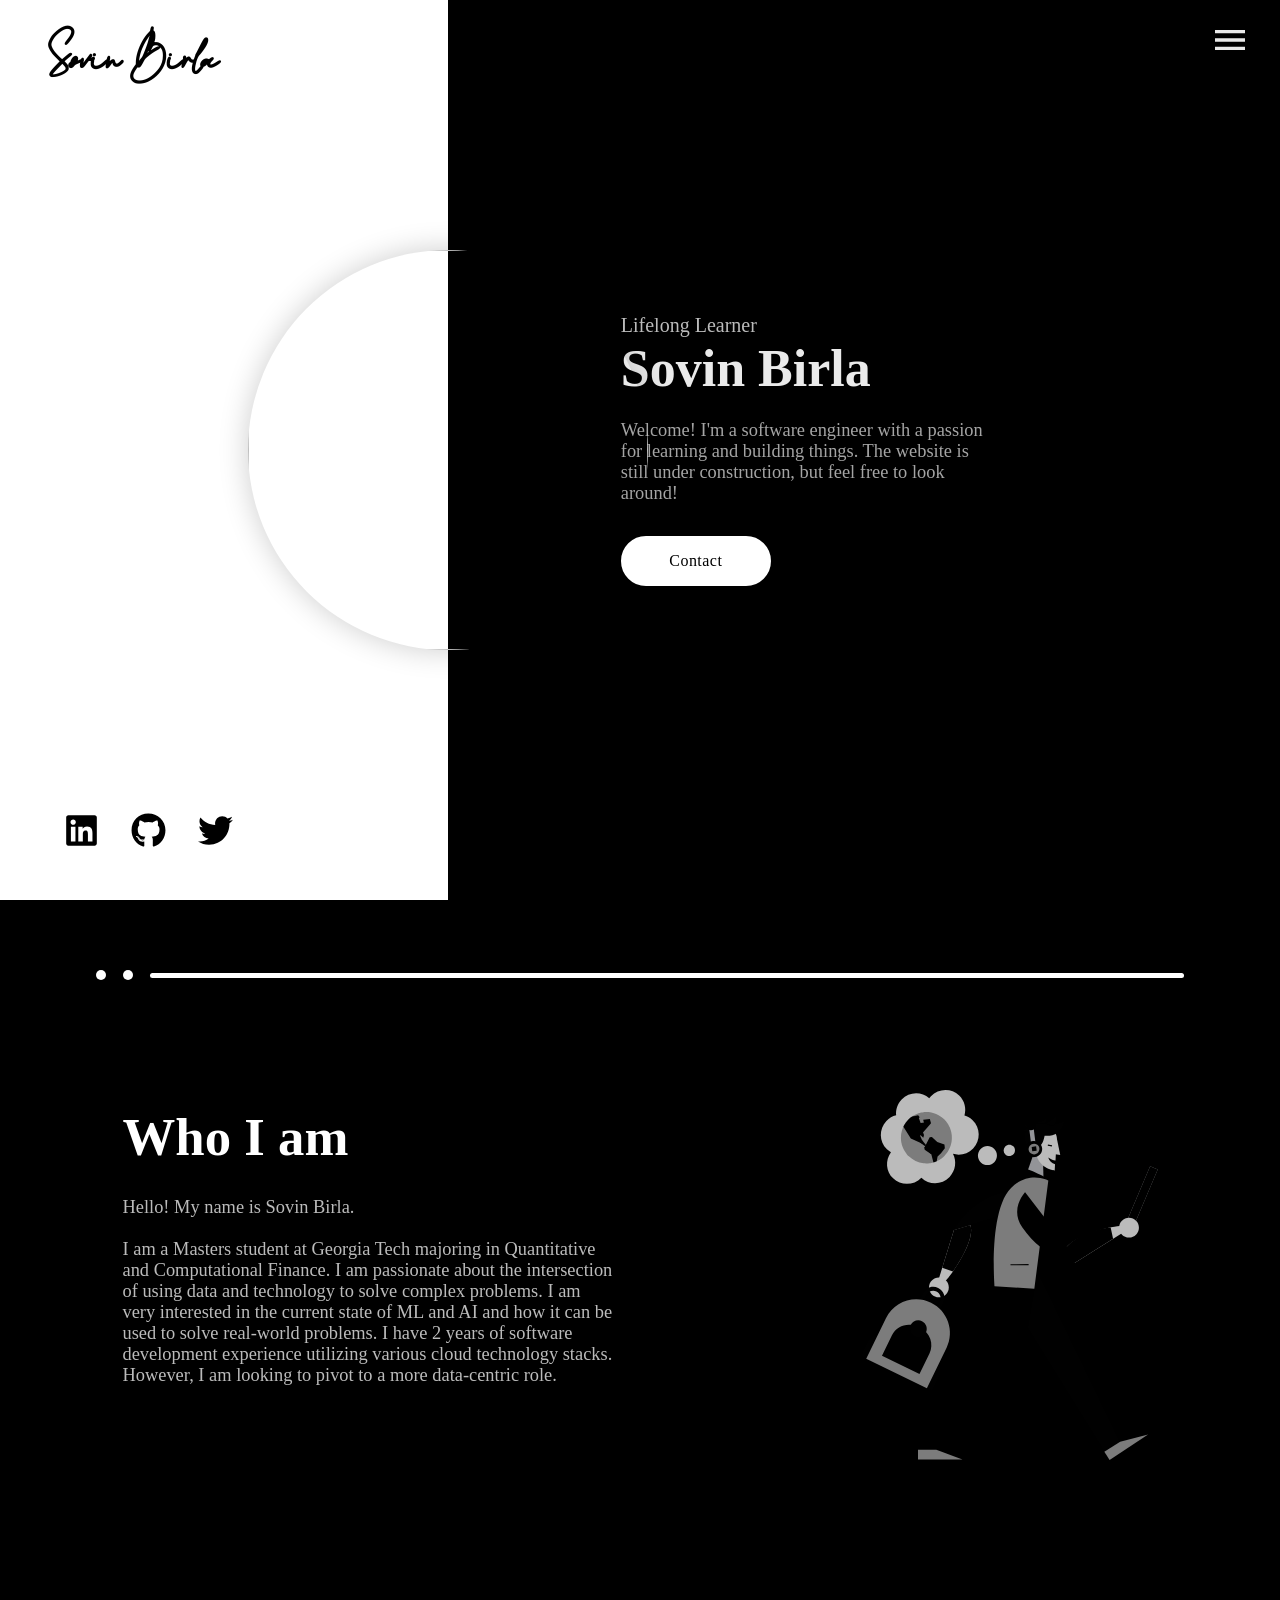
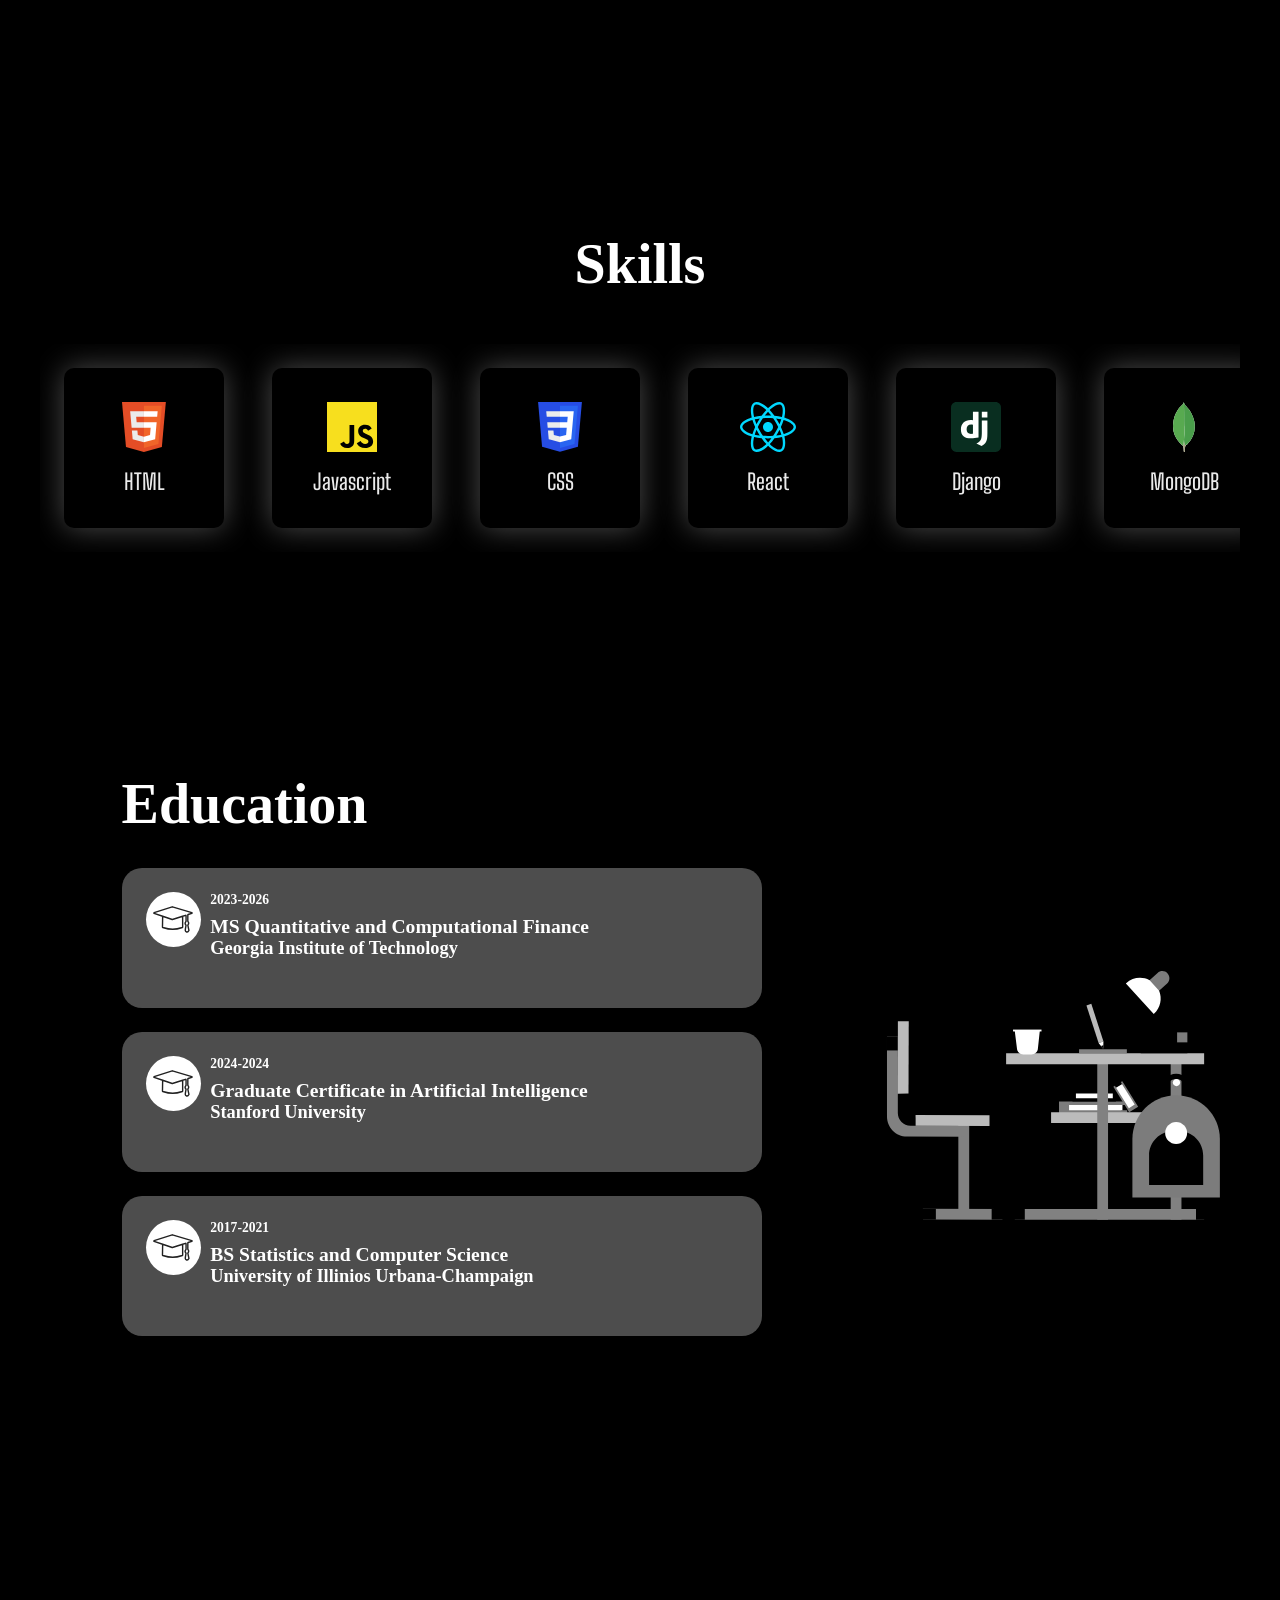
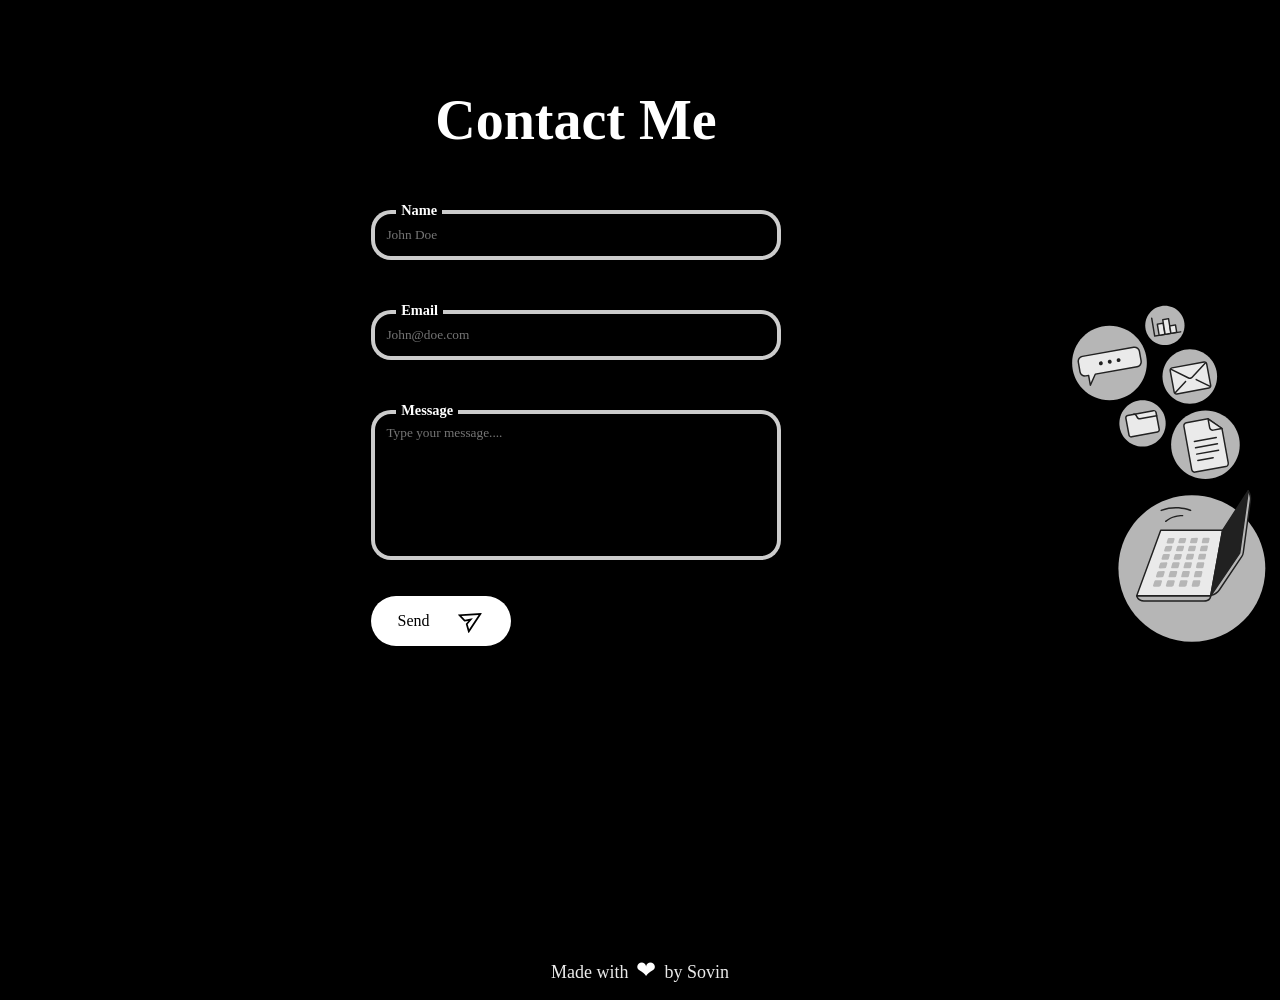
==== commit 7f947748: "Updates" ====
--- a/index.html
+++ b/index.html
@@ -1 +1 @@
-<!doctype html><html lang="en"><head><meta charset="utf-8"/><link rel="icon" href="/SKB.png"/><meta name="viewport" content="width=device-width,initial-scale=1"/><meta name="theme-color" content="#000000"/><meta name="description" content="Sovin Birla's Website"/><link rel="apple-touch-icon" href="/SKB.png"/><link rel="manifest" href="/manifest.json"/><meta name="description" content="Use Developer Portfolio and create your own personalised portfolio today! With multiple themes to choose from, our easily customisable, user friendly website is designed to cater to developers and freelancers alike."/><meta property="og:image" content="Developer Portfolio"><meta property="og:site_name" content="Developer Portfolio"/><meta property="og:title" content="Developer Portfolio"/><meta property="og:url" content="https://dev-portfolio-template.netlify.app/"/><meta property="og:type" content="website"/><meta property="og:description" content="Use Developer Portfolio and create your own personalised portfolio today! With multiple themes to choose from, our easily customisable, user friendly website is designed to cater to developers and freelancers alike."/><meta itemprop="name" content="Developer Portfolio"/><meta itemprop="url" content="https://dev-portfolio-template.netlify.app/"/><meta itemprop="description" content="Use Developer Portfolio and create your own personalised portfolio today! With multiple themes to choose from, our easily customisable, user friendly website is designed to cater to developers and freelancers alike."/><meta itemprop="thumbnailUrl" content=""/><meta name="twitter:url" content="https://dev-portfolio-template.netlify.app/"/><meta name="twitter:title" content="Developer Portfolio"><meta name="twitter:description" content="Use Developer Portfolio and create your own personalised portfolio today! With multiple themes to choose from, our easily customisable, user friendly website is designed to cater to developers and freelancers alike."><meta name="twitter:card" content="summary"/><title>Sovin Kumar Birla</title><link href="/static/css/2.7b8a7a4e.chunk.css" rel="stylesheet"><link href="/static/css/main.f18aa7f2.chunk.css" rel="stylesheet"></head><body><noscript>You need to enable JavaScript to run this app.</noscript><div id="root"></div><script>!function(e){function r(r){for(var n,i,a=r[0],l=r[1],c=r[2],p=0,s=[];p<a.length;p++)i=a[p],Object.prototype.hasOwnProperty.call(o,i)&&o[i]&&s.push(o[i][0]),o[i]=0;for(n in l)Object.prototype.hasOwnProperty.call(l,n)&&(e[n]=l[n]);for(f&&f(r);s.length;)s.shift()();return u.push.apply(u,c||[]),t()}function t(){for(var e,r=0;r<u.length;r++){for(var t=u[r],n=!0,a=1;a<t.length;a++){var l=t[a];0!==o[l]&&(n=!1)}n&&(u.splice(r--,1),e=i(i.s=t[0]))}return e}var n={},o={1:0},u=[];function i(r){if(n[r])return n[r].exports;var t=n[r]={i:r,l:!1,exports:{}};return e[r].call(t.exports,t,t.exports,i),t.l=!0,t.exports}i.e=function(e){var r=[],t=o[e];if(0!==t)if(t)r.push(t[2]);else{var n=new Promise((function(r,n){t=o[e]=[r,n]}));r.push(t[2]=n);var u,a=document.createElement("script");a.charset="utf-8",a.timeout=120,i.nc&&a.setAttribute("nonce",i.nc),a.src=function(e){return i.p+"static/js/"+({}[e]||e)+"."+{3:"e921fa1f"}[e]+".chunk.js"}(e);var l=new Error;u=function(r){a.onerror=a.onload=null,clearTimeout(c);var t=o[e];if(0!==t){if(t){var n=r&&("load"===r.type?"missing":r.type),u=r&&r.target&&r.target.src;l.message="Loading chunk "+e+" failed.\n("+n+": "+u+")",l.name="ChunkLoadError",l.type=n,l.request=u,t[1](l)}o[e]=void 0}};var c=setTimeout((function(){u({type:"timeout",target:a})}),12e4);a.onerror=a.onload=u,document.head.appendChild(a)}return Promise.all(r)},i.m=e,i.c=n,i.d=function(e,r,t){i.o(e,r)||Object.defineProperty(e,r,{enumerable:!0,get:t})},i.r=function(e){"undefined"!=typeof Symbol&&Symbol.toStringTag&&Object.defineProperty(e,Symbol.toStringTag,{value:"Module"}),Object.defineProperty(e,"__esModule",{value:!0})},i.t=function(e,r){if(1&r&&(e=i(e)),8&r)return e;if(4&r&&"object"==typeof e&&e&&e.__esModule)return e;var t=Object.create(null);if(i.r(t),Object.defineProperty(t,"default",{enumerable:!0,value:e}),2&r&&"string"!=typeof e)for(var n in e)i.d(t,n,function(r){return e[r]}.bind(null,n));return t},i.n=function(e){var r=e&&e.__esModule?function(){return e.default}:function(){return e};return i.d(r,"a",r),r},i.o=function(e,r){return Object.prototype.hasOwnProperty.call(e,r)},i.p="/",i.oe=function(e){throw console.error(e),e};var a=this["webpackJsonpdeveloper-portfolio"]=this["webpackJsonpdeveloper-portfolio"]||[],l=a.push.bind(a);a.push=r,a=a.slice();for(var c=0;c<a.length;c++)r(a[c]);var f=l;t()}([])</script><script src="/static/js/2.84fc258b.chunk.js"></script><script src="/static/js/main.86553e0d.chunk.js"></script></body></html>+<!doctype html><html lang="en"><head><meta charset="utf-8"/><link rel="icon" href="/SKB.png"/><meta name="viewport" content="width=device-width,initial-scale=1"/><meta name="theme-color" content="#000000"/><meta name="description" content="Sovin Birla's Website"/><link rel="apple-touch-icon" href="/SKB.png"/><link rel="manifest" href="/manifest.json"/><meta name="description" content="Use Developer Portfolio and create your own personalised portfolio today! With multiple themes to choose from, our easily customisable, user friendly website is designed to cater to developers and freelancers alike."/><meta property="og:image" content="Developer Portfolio"><meta property="og:site_name" content="Developer Portfolio"/><meta property="og:title" content="Developer Portfolio"/><meta property="og:url" content="https://dev-portfolio-template.netlify.app/"/><meta property="og:type" content="website"/><meta property="og:description" content="Use Developer Portfolio and create your own personalised portfolio today! With multiple themes to choose from, our easily customisable, user friendly website is designed to cater to developers and freelancers alike."/><meta itemprop="name" content="Developer Portfolio"/><meta itemprop="url" content="https://dev-portfolio-template.netlify.app/"/><meta itemprop="description" content="Use Developer Portfolio and create your own personalised portfolio today! With multiple themes to choose from, our easily customisable, user friendly website is designed to cater to developers and freelancers alike."/><meta itemprop="thumbnailUrl" content=""/><meta name="twitter:url" content="https://dev-portfolio-template.netlify.app/"/><meta name="twitter:title" content="Developer Portfolio"><meta name="twitter:description" content="Use Developer Portfolio and create your own personalised portfolio today! With multiple themes to choose from, our easily customisable, user friendly website is designed to cater to developers and freelancers alike."><meta name="twitter:card" content="summary"/><title>Sovin Kumar Birla</title><link href="/static/css/2.7b8a7a4e.chunk.css" rel="stylesheet"><link href="/static/css/main.edbebd96.chunk.css" rel="stylesheet"></head><body><noscript>You need to enable JavaScript to run this app.</noscript><div id="root"></div><script>!function(e){function r(r){for(var n,i,a=r[0],l=r[1],c=r[2],p=0,s=[];p<a.length;p++)i=a[p],Object.prototype.hasOwnProperty.call(o,i)&&o[i]&&s.push(o[i][0]),o[i]=0;for(n in l)Object.prototype.hasOwnProperty.call(l,n)&&(e[n]=l[n]);for(f&&f(r);s.length;)s.shift()();return u.push.apply(u,c||[]),t()}function t(){for(var e,r=0;r<u.length;r++){for(var t=u[r],n=!0,a=1;a<t.length;a++){var l=t[a];0!==o[l]&&(n=!1)}n&&(u.splice(r--,1),e=i(i.s=t[0]))}return e}var n={},o={1:0},u=[];function i(r){if(n[r])return n[r].exports;var t=n[r]={i:r,l:!1,exports:{}};return e[r].call(t.exports,t,t.exports,i),t.l=!0,t.exports}i.e=function(e){var r=[],t=o[e];if(0!==t)if(t)r.push(t[2]);else{var n=new Promise((function(r,n){t=o[e]=[r,n]}));r.push(t[2]=n);var u,a=document.createElement("script");a.charset="utf-8",a.timeout=120,i.nc&&a.setAttribute("nonce",i.nc),a.src=function(e){return i.p+"static/js/"+({}[e]||e)+"."+{3:"e921fa1f"}[e]+".chunk.js"}(e);var l=new Error;u=function(r){a.onerror=a.onload=null,clearTimeout(c);var t=o[e];if(0!==t){if(t){var n=r&&("load"===r.type?"missing":r.type),u=r&&r.target&&r.target.src;l.message="Loading chunk "+e+" failed.\n("+n+": "+u+")",l.name="ChunkLoadError",l.type=n,l.request=u,t[1](l)}o[e]=void 0}};var c=setTimeout((function(){u({type:"timeout",target:a})}),12e4);a.onerror=a.onload=u,document.head.appendChild(a)}return Promise.all(r)},i.m=e,i.c=n,i.d=function(e,r,t){i.o(e,r)||Object.defineProperty(e,r,{enumerable:!0,get:t})},i.r=function(e){"undefined"!=typeof Symbol&&Symbol.toStringTag&&Object.defineProperty(e,Symbol.toStringTag,{value:"Module"}),Object.defineProperty(e,"__esModule",{value:!0})},i.t=function(e,r){if(1&r&&(e=i(e)),8&r)return e;if(4&r&&"object"==typeof e&&e&&e.__esModule)return e;var t=Object.create(null);if(i.r(t),Object.defineProperty(t,"default",{enumerable:!0,value:e}),2&r&&"string"!=typeof e)for(var n in e)i.d(t,n,function(r){return e[r]}.bind(null,n));return t},i.n=function(e){var r=e&&e.__esModule?function(){return e.default}:function(){return e};return i.d(r,"a",r),r},i.o=function(e,r){return Object.prototype.hasOwnProperty.call(e,r)},i.p="/",i.oe=function(e){throw console.error(e),e};var a=this["webpackJsonpdeveloper-portfolio"]=this["webpackJsonpdeveloper-portfolio"]||[],l=a.push.bind(a);a.push=r,a=a.slice();for(var c=0;c<a.length;c++)r(a[c]);var f=l;t()}([])</script><script src="/static/js/2.84fc258b.chunk.js"></script><script src="/static/js/main.86553e0d.chunk.js"></script></body></html>
--- a/static/css/main.edbebd96.chunk.css
+++ b/static/css/main.edbebd96.chunk.css
@@ -0,0 +1,2 @@
+@import url(https://fonts.googleapis.com/css2?family=Poppins:wght@100;200;300;400;500;600;700;800&display=swap);@import url(https://fonts.googleapis.com/css2?family=Big+Shoulders+Text:wght@100;300;400;500;600;700&display=swap);@import url(https://fonts.googleapis.com/css2?family=Roboto:wght@100;300;400;500;700&display=swap" rel="stylesheet);@import url(https://fonts.googleapis.com/css2?family=Noto+Sans+TC:wght@100;300;400;500;700&display=swap);@import url(https://fonts.googleapis.com/css2?family=Montserrat:ital,wght@0,100;0,200;0,300;0,400;0,500;0,700;0,800;0,900;1,100;1,200;1,300;1,400&display=swap);@import url(https://fonts.googleapis.com/css2?family=Raleway:ital,wght@0,100;0,200;0,300;0,400;0,500;0,600;0,700;0,800;1,100;1,200&display=swap);@import url(https://fonts.googleapis.com/css2?family=Caveat:wght@400;500;600&display=swap);@font-face{font-family:"BestermindRegular";src:url(/static/media/BestermindRegular.e58a1922.ttf);src:url(/static/media/BestermindRegular.e58a1922.ttf) format("embedded-opentype"),url(/static/media/BestermindRegular.e58a1922.ttf) format("truetype"),}*{margin:0;box-sizing:border-box}a{text-decoration:none}::-webkit-scrollbar{width:10px;height:10px}::-webkit-scrollbar-track{background:#555}::-webkit-scrollbar-thumb{background:#555;border-radius:10px;-webkit-transition:.3s;transition:.3s}img{-webkit-touch-callout:none;-webkit-user-select:none;user-select:none}@media screen and (max-width:400px){body{overflow-x:hidden}}@media only screen and (min-device-width:320px) and (max-device-width:480px) and (-webkit-device-pixel-ratio:2) and (device-aspect-ratio:2/3){body{overflow-x:hidden}}.navbar{height:6.5rem;position:absolute;background-color:initial;z-index:99;justify-content:center}.navbar,.navbar--container{display:flex;align-items:center;width:100%}.navbar--container{justify-content:space-between;padding:0 3rem;margin-top:1rem;position:fixed;top:10px}.navbar--container>h1{font-family:"BestermindRegular";color:var(--primary-2);font-size:2.5rem;-webkit-user-select:none;user-select:none}.navLink--container{margin-top:5rem}.drawer>.MuiBackdrop-root{background:rgba(33,33,33,.15)!important;-webkit-backdrop-filter:blur(20px)!important;backdrop-filter:blur(20px)!important}@media (max-width:1100px){.navbar--container{padding:0 2rem}.nav-menu,.navbar--container>h1{font-size:2.2rem}.nav-menu{margin-top:-1.5rem}}@media (max-width:800px){.navLink--container{margin-top:3rem}}@media (max-width:600px){.nav-menu{color:var(--primary-2)}.navbar--container>h1{font-size:2rem}.nav-menu:hover{color:var(--primary-2)}.MuiDrawer-paper{border-radius:0!important}}@media only screen and (min-device-width:320px) and (max-device-width:480px) and (-webkit-device-pixel-ratio:2) and (device-aspect-ratio:2/3){.navbar{height:5rem}.navbar--container{padding:0 1rem;margin-top:0}.navbar--container>h1{font-size:1.5rem}}.footer{font-family:"var(--primaryFont)",sans-serif;height:60px;width:100%;display:flex;justify-content:center;align-items:center}.footer p{font-weight:500;font-family:var(--primaryFont);font-size:18px}.footer p span{font-size:24px}.landing{height:100vh;width:100%;justify-content:center}.landing--container{display:flex;align-items:center;justify-content:center;height:100%;position:relative}.landing--img{--img-size:400px;position:absolute;left:35%;transform:translateX(-50%);width:var(--img-size);height:var(--img-size);object-fit:cover;border-radius:50%;box-shadow:0 0 30px rgba(0,0,0,.2);transition:opacity .3s}.landing--container-left{flex:35% 1;height:100%;align-items:flex-end}.landing--container-left,.lcl--content{display:flex;justify-content:flex-start}.lcl--content{margin:3rem;width:100%;align-items:center}.landing--social{font-size:35px;margin:0 1rem;transition:transform .5s}.landing--social:hover{transform:scale(1.2)}.landing--container-right{flex:65% 1;height:100%;background-color:#eaeaea;display:flex;flex-direction:column;align-items:center;justify-content:center}.lcr--content{width:45%;margin-right:7rem;font-family:var(--primaryFont);font-style:normal}.lcr--content h6{font-weight:500;font-size:1.25rem;margin-bottom:-.85rem;opacity:.8}.lcr--content h1{font-weight:600;font-size:3.25rem;line-height:110%;margin:1rem 0}.lcr--content p{margin-top:1.45rem;font-weight:500;font-size:1.15rem;opacity:.7}.lcr-buttonContainer{margin-top:2rem;width:350px;display:flex;align-items:center;justify-content:space-between;font-family:"var(--primaryFont)",sans-serif}@media (max-width:1100px){.landing--img{--img-size:350px}.lcl--content{margin:2rem}.lcr--content h6{font-size:1.1rem}.lcr--content h1{font-size:3rem}.lcr--content p{margin-top:.3rem;margin-bottom:1rem;font-weight:500;font-size:1rem}.lcr-buttonContainer{margin-top:1rem;flex-direction:column;width:200px;height:120px;align-items:flex-start}}@media (max-width:900px){.landing--img{--img-size:300px}.landing--social{font-size:30px}.lcr--content{width:60%;margin-top:10%;margin-right:6%}.lcr-buttonContainer{margin-top:1rem;flex-direction:column;width:200px;height:120px;align-items:flex-start}.lcr-buttonContainer button:nth-child(2){display:none}}@media (max-width:600px){.landing--container{flex-direction:column;justify-content:space-between}.landing--img{--img-size:200px;left:50%;top:30%;border:8px solid #eaeaea;transform:translate(-50%,-50%)}.landing--container-left{flex:initial;width:100%;height:30%}.landing--social{display:none}.landing--container-right{box-sizing:border-box;flex:initial;height:70%;width:100%;background-color:#eaeaea;align-items:center;justify-content:center;padding:0 2rem}.lcr--content{margin-top:20%;margin-right:0;width:100%}.lcr--content h6{font-size:1rem;text-align:center}.lcr--content h1{font-size:2.5rem;text-align:center}.lcr--content p{font-size:.95rem;text-align:center;margin:0 auto;width:90%}.lcr-buttonContainer{margin:0 auto;display:flex;align-items:center;justify-content:center}.lcr-buttonContainer button{margin-top:-20%}}@media (max-width:500px){.lcr--content{margin-top:35%}}@media (max-width:370px){.lcr--content{margin-top:60%}}@media only screen and (min-device-width:320px) and (max-device-width:480px) and (-webkit-device-pixel-ratio:2) and (device-aspect-ratio:2/3){.landing{height:100%}.landing--img{--img-size:150px;left:50%;top:20%}}.about{min-height:100vh;position:relative}.about .line-styling{position:absolute;top:50px;left:50%;transform:translateX(-50%);height:50px;width:85%;display:flex;align-items:center;justify-content:space-between}.about .line-styling .style-circle{width:10px;height:10px;border-radius:50%}.about .line-styling .style-line{width:95%;height:5px;border-radius:10px}.about-body{flex-direction:row;align-items:center;justify-content:space-around;padding-top:8rem}.about-body,.about-description{display:flex;height:-moz-fit-content;height:fit-content}.about-description{flex-direction:column;align-items:flex-start;justify-content:space-evenly;flex:0.5 1;width:100%}.about-description>h2{margin-bottom:40px;font-size:3.5rem;font-family:var(--primaryFont)}.about-description>p{font-size:1.25rem;color:#e0d9d9;font-family:var(--primaryFont)}.about-img{margin-top:40px;pointer-events:none}.about-img>img{width:380px;flex:0.5 1}@media (min-width:992px) and (max-width:1380px){.about-description>h2{font-size:3.3rem;margin-bottom:30px}.about-description>p{font-size:1.15rem}.about-img>img{width:300px}}@media screen and (max-width:992px){.about .line-styling{top:20px}.about-body{padding-top:2rem;display:flex;flex-direction:column-reverse;align-items:center;justify-content:space-evenly}.about-description{flex:0.6 1;box-sizing:border-box;padding:20px}.about-description>h2{font-size:3rem;margin-bottom:20px}.about-description>p{font-size:1.1rem}.about-img>img{width:250px;flex:0.4 1}}@media screen and (max-width:800px){.about .line-styling .style-circle{width:8px;height:8px;border-radius:50%}.about-description>h2{align-self:center}}@media screen and (max-width:600px){.about .line-styling .style-circle{width:5px;height:5px;border-radius:50%}.about .line-styling .style-line{width:93%;height:3px;border-radius:10px}.about-description>h2{font-size:2.5rem}.about-description>p{font-size:.95rem}.about-img>img{width:200px}}.skills{flex-direction:column;justify-content:flex-start;min-height:60vh;padding:2.5rem 2rem 2rem}.skills,.skillsHeader{display:flex;align-items:center}.skillsHeader{justify-content:center}.skillsHeader h2{font-family:var(--primaryFont);font-style:normal;font-weight:700;font-size:3.5rem;text-align:center}.skillsContainer{display:flex;align-items:center;justify-content:center;width:100%;margin-top:3.5rem;padding:0 2rem}.skill--scroll{width:100%;margin:0 2rem}.skill--box{background:#fafafa;box-shadow:0 10px 20px rgba(0,0,0,.12);border-radius:10px;width:160px;height:160px;margin:1.5rem;display:flex;flex-direction:column;align-items:center;justify-content:center;padding:2rem 1rem;transition:.3s ease-in-out}.skill--box:hover{transform:scale(1.15)}.skill--box>img{height:50px;pointer-events:none}.skill--box h3{font-family:Big Shoulders Text;font-style:normal;font-weight:500;font-size:22px;text-align:center;margin-top:1rem}.marquee{padding:3rem 0}@media (min-width:992px) and (max-width:1380px){.skills{padding:2rem 1rem 1rem}.skillsContainer{padding:1.5rem;margin-top:1.5rem}}@media screen and (max-width:992px){.skills{padding:1rem;min-height:100%}.skillsContainer{padding:1rem;margin:1rem 0}.skillsHeader h2{font-size:3.2rem}.skill--box{width:150px;height:150px;margin:1.2rem;padding:2rem 1rem}.skill--box>img{height:45px}.skill--box h3{font-size:20px;margin-top:1rem}}@media screen and (max-width:800px){.skills,.skillsContainer{padding:.5rem}.skillsHeader h2{font-size:3rem}.skill--scroll{width:100%;margin:0}}@media screen and (max-width:600px){.skill--box{width:135px;height:135px;margin:1.2rem;padding:2rem 1rem}.skill--box>img{height:40px}.skillsHeader h2{font-size:2.5rem}.skill--box h3{font-size:18px;margin-top:1rem}}.testimonials{font-family:var(--primaryFont);height:100vh;display:flex;flex-direction:column;align-items:center;justify-content:center;overflow:hidden}.slick-slider{height:100%!important;width:100%}.slick-initialized,.slick-list{overflow:hidden}.slick-list{position:relative;display:block;margin:0;padding:0;width:100%}.slick-dots{position:relative!important;bottom:1rem!important}.testimonials--header h1{font-style:normal;font-weight:700;font-size:3.5rem;text-align:center}.testimonials--body{display:flex;flex-direction:column;align-items:center;text-align:center;width:95%;margin-top:1rem;position:relative}.testimonials--body .quote{font-size:4rem;position:absolute;z-index:10;transform:translateY(50%);opacity:.5}.testimonials--body button{position:absolute;top:50%;transform:translateY(-50%);width:60px;height:60px;border-radius:50%;-webkit-appearance:none;appearance:none;outline:none;border:none;display:flex;align-items:center;justify-content:center;font-size:1.6rem}.testimonials--body .prevBtn{left:5%;cursor:pointer}.testimonials--body .nextBtn{right:5%;cursor:pointer}.testimonials--slider{display:flex;flex-direction:column;align-items:center;text-align:center;width:70%}.single--testimony{padding:2rem;height:500px;position:relative}.single--testimony,.testimonials--container{width:100%;display:flex;flex-direction:column;align-items:center;justify-content:center}.testimonials--container{height:100%}.review--img{margin:0 auto;width:100px;height:100px;border-radius:50%;z-index:3;transform:translateY(50%);box-shadow:0 0 5px rgba(0,0,0,.2);display:flex;align-items:center;justify-content:center}.review--img img{width:90px}.review--content{margin:0 auto;width:90%;height:250px;border-radius:200px;box-sizing:border-box;padding:60px 40px 30px;display:flex;flex-direction:column;align-items:center;justify-content:center}.review--content p{font-style:italic;font-weight:300;width:80%}.review--content h1{font-size:1.5rem;font-weight:600;margin-top:10px}.review--content h4{font-size:1rem;font-weight:500}@media (max-width:992px){.testimonials{height:100%;padding-bottom:2rem}.testimonials--header h1{font-size:3rem;margin-top:1.75rem}.testimonials--body .quote{font-size:3.5rem}.review--content{border-radius:50px}}@media (max-width:768px){.testimonials--header h1{font-size:2.5rem}.testimonials--body{width:100%}.testimonials--body button{display:none}.testimonials--slider{width:90%}.review--content{border-radius:50px}}@media (max-width:576px){.review--img{margin:initial;align-self:flex-start}.review--content{border-radius:20px;min-height:300px}.review--content p{font-size:.9rem;width:90%}.review--content h1{font-size:1.3rem}.review--content h4{font-size:.9rem}}@media (max-width:360px){.testimonials--header h1{font-size:2.2rem}.testimonials--body .quote{font-size:3rem}.testimonials--slider{width:100%}.review--img{width:80px;height:80px}.review--img img{width:70px}.review--content{min-height:350px}}.blog{flex-direction:column;justify-content:flex-start;min-height:100vh;padding:2rem;overflow-x:hidden}.blog,.blog--header{display:flex;align-items:center}.blog--header{justify-content:center;width:100%;margin:1rem}.blog--header h1{margin-bottom:40px;font-size:3.5rem;font-family:var(--primaryFont)}.blog--body{flex-direction:column}.blog--body,.blog--bodyContainer{width:100%;display:flex;align-items:center;justify-content:center}.blog--bodyContainer{grid-gap:4.5rem;gap:4.5rem}.blog--viewAll{width:100%;margin-top:1rem;padding:2rem;display:flex;align-items:center;justify-content:flex-end}.blog--viewAll a button{outline:none;border:none;width:150px;height:48px;display:flex;align-items:center;justify-content:space-between;text-transform:inherit;border-radius:45px;font-size:1.05rem;font-family:var(--primaryFont);font-weight:500;padding-left:1.5rem;cursor:pointer}@media screen and (max-width:992px){.blog--bodyContainer{display:flex;flex-direction:column;align-items:center;justify-content:center;width:100%}}@media screen and (max-width:800px){.blog--header h1{font-size:3rem;margin-bottom:30px}}@media screen and (max-width:600px){.blog--header h1{font-size:2.5rem;margin-bottom:20px}.blog--viewAll{position:relative;margin-top:2.5rem}.blog--viewAll a{position:absolute;left:50%;transform:translateX(-50%)}}.singleBlog{height:420px;width:320px;display:flex;flex-direction:column;align-items:center;justify-content:baseline;border-radius:5px}.singleBlog--image{height:50%;overflow:hidden}.singleBlog--image,.singleBlog--image>img{width:100%;border-top-left-radius:5px;border-top-right-radius:5px}.singleBlog--image>img{object-fit:cover;height:100%;transition:transform 1s,filter 2s ease-in-out;filter:blur(1px);transform:scale(1)}.singleBlog:hover>.singleBlog--image>img{filter:grayscale(0);transform:scale(1.1)}.singleBlog--body{padding:1rem}.singleBlog--body p{font-family:var(--primaryFont);font-weight:600;font-size:13px;margin-bottom:.65rem}.singleBlog--body h3{font-family:var(--primaryFont);margin-bottom:.55rem;font-size:19px;line-height:115%}.singleBlog--body h6{font-family:"Noto Sans TC",sans-serif;font-size:15px;line-height:139%;font-weight:500;opacity:.9}@media (min-width:992px) and (max-width:1380px){.singleBlog{height:430px}}@media screen and (max-width:992px){.singleBlog{height:450px;background-color:#abf0f0;margin:2rem 0;display:flex;flex-direction:column;align-items:center;justify-content:baseline}}@media screen and (max-width:800px){.singleBlog{height:450px;margin:1rem auto}}@media screen and (max-width:700px){.singleBlog{height:450px;margin:1rem auto}}@media screen and (max-width:600px){.singleBlog{height:450px;width:300px;margin:1rem 0}.singleBlog--image>img{filter:blur(0)}}@media screen and (max-width:320px){.singleBlog{transform:scale(.9)}}.education{min-height:100vh}.education-body{flex-direction:row;align-items:center;color:rgba(62,195,55,.702)}.education-body,.education-description{display:flex;justify-content:center;width:100%}.education-description{flex:0.65 1;padding:2rem;flex-direction:column;align-items:flex-start;margin-left:7%}.education-description>h1{font-size:3.5rem;font-family:var(--primaryFont);margin-bottom:2rem}.education-card{display:flex;flex-direction:row;align-items:flex-start;justify-content:flex-start;width:90%;height:140px;padding:1.5rem;border-radius:20px;margin-bottom:1.5rem;transition:background-color .2s ease-in-out}.educard-img{border-radius:50%;width:55px;height:55px;display:flex;align-items:center;justify-content:center;flex-shrink:0}.educard-img>img{width:40px}.education-details{margin-left:.6rem}.education-details>h6{font-family:var(--primaryFont);font-size:.85rem;font-weight:700;margin-bottom:.5rem}.education-details>h4{font-size:1.225rem}.education-details>h4,.education-details>h5{font-family:var(--primaryFont);font-weight:600}.education-details>h5{font-size:1.15rem}.education-image{box-sizing:border-box;padding:1rem;flex:0.35 1;margin-top:1rem;pointer-events:none}.education-image>img{width:100%}@media screen and (max-width:992px){.education{min-height:100%}.education-image{display:none}.education-description{flex:1 1;margin:auto}.education-description>h1{font-size:3.2rem}.education-card{width:100%;padding:1.5rem;margin-bottom:1.5rem}}@media screen and (max-width:800px){.education-description>h1{font-size:3rem;margin-bottom:2rem;align-self:center}.education-description{padding:1rem}.education-card{padding:1rem;margin-bottom:1.5rem;height:130px}.educard-img{border-radius:50%;width:45px;height:45px}.educard-img>img{width:30px}.education-details>h6{font-size:.85rem;margin-bottom:.45rem}.education-details>h4{font-size:1.125rem;line-height:126%}.education-details>h5{font-size:1.05rem;line-height:126%}}@media screen and (max-width:600px){.education-description>h1{font-size:2.5rem}}.experience{min-height:100vh}.experience-body{flex-direction:row;align-items:center}.experience-body,.experience-description{display:flex;justify-content:center;width:100%}.experience-description{flex:0.65 1;padding:2rem;flex-direction:column;align-items:flex-end;margin-right:2rem}.experience-description>h1{font-size:3.5rem;font-family:var(--primaryFont);margin-bottom:2rem}.experience-card{display:flex;flex-direction:row;align-items:flex-start;justify-content:flex-start;width:90%;height:140px;padding:1.5rem;border-radius:20px;margin-bottom:1.5rem;transition:background-color .2s ease-in-out}.expcard-img{border-radius:50%;width:55px;height:55px;display:flex;align-items:center;justify-content:center;flex-shrink:0}.expcard-img>img{width:36px;pointer-events:none}.experience-details{margin-left:.6rem}.experience-details>h6{font-family:var(--primaryFont);font-size:.85rem;font-weight:700;margin-bottom:.5rem}.experience-details>h4{font-size:1.225rem}.experience-details>h4,.experience-details>h5{font-family:var(--primaryFont);font-weight:600}.experience-details>h5{font-size:1.15rem}.experience-image{box-sizing:border-box;padding:1rem;flex:0.35 1;margin-left:7%;margin-top:1rem;pointer-events:none}.experience-image>img{width:100%;pointer-events:none}@media screen and (max-width:992px){.experience{min-height:100%}.experience-image{display:none}.experience-description{flex:1 1;margin:auto}.experience-description>h1{font-size:3.2rem}.experience-card{width:100%;padding:1.5rem;margin-bottom:1.5rem}}@media screen and (max-width:800px){.experience-description>h1{font-size:3rem;margin-bottom:2rem;align-self:center}.experience-description{padding:1rem}.experience-card{padding:1rem;margin-bottom:1.5rem;height:130px}.expcard-img{border-radius:50%;width:45px;height:45px}.expcard-img>img{width:30px}.experience-details>h6{font-size:.85rem;margin-bottom:.45rem}.experience-details>h4{font-size:1.125rem;line-height:126%}.experience-details>h5{font-size:1.05rem;line-height:126%}}@media screen and (max-width:600px){.experience-description>h1{font-size:2.5rem}}.contacts{min-height:100vh;display:flex;flex-direction:column;align-items:flex-start;justify-content:flex-start;position:relative}.contacts--img{position:absolute;right:30px;width:380px;pointer-events:none}.contacts--container{display:flex;flex-direction:column;align-items:flex-start;justify-content:center;padding:2rem 6rem 3rem;width:100%;height:100%;margin-top:2rem}.contacts--container>h1{font-family:var(--primaryFont);font-size:3.5rem;margin-bottom:2.5rem;text-align:center;width:100%}.contacts-body{display:flex;flex-direction:row;align-items:flex-start;justify-content:center;width:100%}.contacts-form{display:flex;flex:0.4 1;width:100%}.contacts-form form{display:flex;flex-direction:column;align-items:flex-start;justify-content:space-evenly;width:100%}.input-container{width:100%}.form-input{height:50px}.form-input,.form-message{box-sizing:border-box;border-radius:50px;outline:none;margin-bottom:2rem;padding:.7rem;border-radius:20px;width:100%;resize:none}.form-message{height:150px}.submit-btn button{border:none;outline:none;width:140px;height:50px;border-radius:50px;font-weight:500;display:flex;flex-direction:row;align-items:center;justify-content:space-evenly;cursor:pointer}.submit-btn button p{font-size:16px;font-family:var(--primaryFont)}.submit-icon{display:flex;align-items:center;justify-content:center;padding:5px}.send-icon{font-size:25px;transform-origin:center;transform:translate(5px,-3px) rotate(-30deg)}.success-icon{font-size:28px;transition:all .3s ease-in-out .8s}.contacts-details{display:flex;flex-direction:column;align-items:flex-start;justify-content:space-evenly;flex:1 1;box-sizing:border-box;padding-left:7rem;margin-top:1.2rem}.personal-details{display:flex;flex-direction:row;align-items:center;justify-content:flex-start;width:100%;margin-bottom:2.5rem}.personal-details p{margin-left:1.5rem;font-size:18px;line-height:110%;font-weight:500;font-family:var(--primaryFont);width:45%;word-break:break-word}.socialmedia-icons{width:90%;display:flex;flex-wrap:wrap;align-items:center;justify-content:center;grid-gap:1.5rem;gap:1.5rem;margin-top:4rem}@media (min-width:992px) and (max-width:1380px){.contacts--img{position:absolute;right:0;bottom:270px;width:240px}.contacts--container{padding:2rem 4rem;width:90%;margin-top:1rem}}@media screen and (max-width:992px){.contacts--img{display:none}.contacts--container{width:100%;margin-top:1rem}.contacts--container>h1{font-size:3rem;margin:0 0 1.2rem}.contacts-details{padding-left:4rem}.personal-details p{margin-left:1rem;font-size:1rem}}@media screen and (max-width:800px){.contacts--container h1{font-size:3rem;margin-bottom:30px}.contacts--container{padding:2rem;margin-top:0;align-items:center}.contacts-body{display:flex;flex-direction:column;align-items:center}.contacts-form{display:flex;flex:1 1;width:80%}.form-input{margin-bottom:.45rem}.contacts-form form{align-items:flex-end}.contacts-details{padding:1rem;align-items:center;margin-top:2rem}.socialmedia-icons{width:100%;grid-gap:1.5rem;gap:1.5rem;margin-top:2rem}.personal-details{margin-bottom:1.8rem}.personal-details p{margin-left:1.2rem;width:95%}}@media screen and (max-width:600px){.contacts-form{display:flex;flex:1 1;width:100%}.contacts--container h1{font-size:2.5rem;margin-bottom:20px}}@media screen and (max-width:400px){.contacts-details{padding:0;align-items:center;margin-top:2rem}.submit-btn{align-self:center}}@media only screen and (min-device-width:320px) and (max-device-width:480px) and (-webkit-device-pixel-ratio:2) and (device-aspect-ratio:2/3){.contacts-details{padding:0}}@keyframes spin{0%{opacity:1;transform:translate(5px,-3px) rotate(0deg)}to{transform:rotate(359deg)}}@keyframes fly{10%{transform:rotate(0deg)}20%{transform:translateX(-10px)}70%{transform:translateX(60px)}to{transform:translateX(80px)}}.projects{flex-direction:column;justify-content:flex-start;min-height:100vh;overflow-x:hidden;padding:2rem}.projects,.projects--header{display:flex;align-items:center}.projects--header{justify-content:center;width:100%;margin:1rem}.projects--header h1{margin-bottom:40px;font-size:3.5rem;font-family:var(--primaryFont)}.projects--body{width:100%;display:flex;flex-direction:column}.projects--body,.projects--bodyContainer{align-items:center;justify-content:center}.projects--bodyContainer{display:grid;grid-template-columns:repeat(2,1fr);grid-gap:2.5rem;width:90%;margin:auto}.projects--viewAll{width:100%;padding:2rem;display:flex;align-items:center;justify-content:flex-end;margin-top:2rem}.projects--viewAll a button{outline:none;border:none;width:150px;height:48px;display:flex;align-items:center;justify-content:space-between;text-transform:inherit;border-radius:45px;font-size:1.05rem;font-family:var(--primaryFont);font-weight:500;padding-left:1.5rem;cursor:pointer}@media screen and (max-width:1200px){.projects--bodyContainer{display:flex;flex-direction:column;align-items:center;justify-content:center;width:100%}}@media screen and (max-width:800px){.projects--header h1{font-size:3rem;margin-bottom:30px}}@media screen and (max-width:600px){.projects--header h1{font-size:2.5rem;margin-bottom:20px}.projects--viewAll{position:relative;margin-top:4rem}.projects--viewAll a{position:absolute;left:50%;transform:translateX(-50%)}}.singleProject{box-shadow:4px 4px 8px rgba(36,3,3,.2);width:550px;margin:auto;height:460px;border-radius:10px;justify-content:center;padding:1.4rem 1rem;position:relative;cursor:pointer;overflow:hidden}.projectContent,.singleProject{display:flex;flex-direction:column;align-items:center}.projectContent{justify-content:space-between;width:100%;height:100%}.projectContent>h2{font-family:var(--primaryFont);font-style:normal;font-weight:600;font-size:1.525rem;line-height:110%;text-align:center}.projectContent>img{width:100%;height:60%;transition:opacity .7s .3s}.singleProject:hover img{opacity:0}.project--showcaseBtn{display:flex;align-items:center;justify-content:space-between;width:100%}.project--showcaseBtn>a{cursor:pointer;text-decoration:none;transition:transform .5s .3s}.singleProject:hover .project--showcaseBtn a:nth-child(2){transform:translateX(-140px) scale(1.1)!important}.singleProject .project--desc{position:absolute;width:95%;height:200px;left:0;top:0;transform:translate(-110%,40%);padding:15px;border-radius:0 20px 20px 0;transition:transform .9s;line-height:110%;display:flex;align-items:center;justify-content:center;font-family:var(--primaryFont)}.singleProject:hover .project--desc{transform:translate(-2%,40%)}.singleProject .project--lang{position:absolute;bottom:20px;right:0;width:140px;font-size:.8rem;display:flex;justify-content:center;grid-gap:.5rem;gap:.5rem;flex-direction:column;border-radius:10px 0 0 10px;transform:translateX(100%);transition:transform .5s .3s;padding:.825rem}.singleProject:hover .project--lang{transform:translateX(0)}.project--lang>span{font-family:var(--primaryFont);font-weight:500;word-break:break-word;line-height:100%}@media screen and (max-width:600px){.singleProject{width:300px}}.services{min-height:100vh;flex-direction:column;justify-content:flex-start;padding:3.7rem}.services,.services-header{display:flex;align-items:center}.services-header{justify-content:center;width:100%}.services-header>h1{margin-bottom:20px;font-size:3.5rem;font-family:var(--primaryFont)}.services-body{display:flex;flex-direction:column;align-items:center;justify-content:flex-start;margin-bottom:2rem}.services-body>p{font-family:var(--primaryFont);font-weight:400;font-size:1.5rem;width:60%;text-align:center;margin-bottom:6rem}.services-bodycontainer{display:flex;align-items:center;justify-content:center;grid-gap:4.5rem;gap:4.5rem;width:100%;flex-wrap:wrap}@media (min-width:992px) and (max-width:1380px){.services{padding:2.7rem}.services-body>p{width:70%}}@media screen and (max-width:992px){.services{padding:1.7rem}.services-body>p{font-size:1.25rem;width:85%;text-align:center;margin-bottom:4rem}.services-bodycontainer{grid-gap:2.5rem;gap:2.5rem}}@media screen and (max-width:800px){.services{padding:1rem}.services-header h1{font-size:3rem;margin-bottom:30px}.services-body>p{font-size:1.05rem;width:95%;text-align:center;margin-bottom:3rem}.services-bodycontainer{grid-gap:2rem;gap:2rem}}@media screen and (max-width:600px){.services{padding:.5rem}.services-header h1{font-size:2.5rem;margin-bottom:20px}.services-body p{width:80%}.services-bodycontainer{grid-gap:1rem;gap:1rem}}.single-service{box-shadow:4px 4px 8px rgba(36,3,3,.2);width:180px;height:180px;border-radius:20px;display:flex;flex-direction:column;align-items:center;justify-content:center;padding:1.4rem;transition:transform .3s ease-in-out}.single-service:hover{transform:scale(1.15)}.service-content{position:relative;height:150px;display:flex;align-items:center;justify-content:center;padding:1rem}.service-icon{position:absolute;top:15%}.service-icon>svg{font-size:2.8rem}.single-service:hover svg{animation:magic .7s ease-in-out both}@keyframes magic{0%,to{transform:translate(0)}25%{transform:translateY(-20px)}50%{transform:translate(0)}75%{transform:translateY(-10px)}}.service-content>h4{position:absolute;top:60%;height:60px;display:flex;align-items:center;justify-content:center;font-family:var(--primaryFont);font-style:normal;font-weight:600;font-size:16px;text-align:center;line-height:110%;color:#000}@media screen and (max-width:800px){.single-service{width:160px;height:160px;padding:1.2rem}.service-icon>svg{font-size:2.5rem}.service-content>h4{font-size:15px}}@media screen and (max-width:600px){.single-service{width:150px;height:150px;padding:1.2rem}.service-icon>svg{font-size:2.2rem}.service-content>h4{font-size:13px;top:50%}}.achievement{min-height:100vh;flex-direction:row;justify-content:flex-start;padding:3rem}.achievement,.achievement-body{display:flex;align-items:flex-start}.achievement-body{flex-direction:column;justify-content:space-evenly;flex:0.4 1;width:90%}.achievement-body h1{font-family:var(--primaryFont);font-size:3.5rem;margin-bottom:1.5rem}.achievement-body h4{font-size:1.75rem;font-family:"Caveat",cursive;font-weight:400}.achievement-cards{padding:2rem;flex-direction:column;justify-content:center;margin-left:5%;flex:0.6 1}.achievement-card,.achievement-cards{display:flex;align-items:flex-start;width:100%}.achievement-card{flex-direction:row;justify-content:space-between;height:170px;padding:1.5rem;border-radius:20px;margin-bottom:1.5rem;margin-left:1.5rem;transition:background-color .2s ease-in-out;position:relative}.achievecard-content{display:flex;flex-direction:column;align-items:flex-start;justify-content:space-around;width:65%}.achievecard-details2{display:flex;flex-direction:row;width:50%;align-items:center;font-family:var(--primaryFont);font-size:18px;position:absolute;bottom:7px;left:25px}.achievecard-details2 h5{width:50%}.achievecard-field{width:50%;display:flex;flex-direction:row;align-items:center}.achievecard-field svg{margin-right:6px}.achievecard-details1 h2{font-family:var(--primaryFont);font-weight:500;font-size:1.225rem;line-height:110%;margin-bottom:6px}.achievecard-details1 p{font-size:1.1rem;font-family:Roboto;font-weight:400}.achievecard-imgcontainer{width:23%}.achievecard-imgcontainer>img{width:150px;height:130px;border-radius:10px}@media (min-width:992px) and (max-width:1380px){.achievement-card{justify-content:flex-start}.achievement-body{display:flex;flex-direction:column;align-items:flex-start;justify-content:space-evenly;flex:0.3 1;width:90%}.achievement-body h1{font-family:var(--primaryFont);font-size:3.1rem}.achievement-cards{padding:1rem;margin-left:1%;width:100%;flex:0.7 1}.achievecard-imgcontainer{margin-left:1rem}}@media screen and (max-width:992px){.achievement{display:flex;flex-direction:column;align-items:center;justify-content:flex-start;width:100%;padding:2rem}.achievement-body{width:100%}.achievement-body h1{font-size:2.5rem}.achievement-cards{margin-left:0;padding:1rem 0;width:80%;margin-top:1rem}.achievement-card{margin-left:0;height:-moz-fit-content;height:fit-content}.achievecard-content{width:70%}.achievecard-details1{margin-bottom:20px}.achievecard-details1 h2{font-size:1.15rem}.achievecard-details1 p{font-size:.95rem}.achievecard-details2{width:85%;position:absolute;bottom:7px;left:25px}.achievecard-imgcontainer{width:30%;display:flex;justify-content:center}.achievecard-imgcontainer>img{width:80px;height:70px}}@media screen and (max-width:600px){.achievement{padding:1rem}.achievement-cards{width:100%}}@media screen and (max-width:600px){.achievement-body h4{font-size:1.5rem}.achievecard-details1 p{font-size:.95rem}.achievecard-imgcontainer>img{width:70px;height:60px}}.backToTop{position:fixed;right:10px;bottom:60px;height:30px;font-size:3rem;z-index:999}.backToTop button{outline:none;border:none;cursor:pointer;background:none;padding:20px}@media screen and (max-width:800px){.backToTop{right:-10px;bottom:50px;font-size:2.75rem}}.blogPage{flex-direction:column;justify-content:flex-start;min-height:100vh}.blogPage,.blogPage--header{display:flex;align-items:center}.blogPage--header{height:35vh;width:100%;justify-content:center;position:relative}.blogPage--header h1{font-size:4rem;font-family:var(--primaryFont)}.blogPage--container{padding:3rem 2rem;flex-direction:column;justify-content:flex-start}.blog--search,.blogPage--container{width:100%;display:flex;align-items:center}.blog--search{justify-content:center}.blog--input{width:30%;height:2.75rem;outline:none;border:none;border-radius:20px;padding:.25rem 1rem}.blog--input::placeholder{color:#fff}.blogs--container{margin-top:5rem;width:100%}.blog-grid{display:flex;grid-gap:4rem;gap:4rem}@media screen and (max-width:992px){.blogPage--header{height:25vh;width:100%;display:flex;align-items:center;justify-content:center}.blog-grid{grid-gap:3rem;gap:3rem}.blog--input{width:100%}}@media screen and (max-width:702px){.blog-grid{grid-gap:1.5rem;gap:1.5rem}}@media screen and (max-width:550px){.blogPage--header h1{font-size:3rem}}@media screen and (max-width:400px){.blogPage--header{height:20vh}.blogPage--header h1{font-size:2.5rem}}.projectPage{display:flex;flex-direction:column;align-items:center;justify-content:flex-start;min-height:100vh}.projectPage-header{height:35vh;width:100%;display:flex;align-items:center;justify-content:center;position:relative}.projectPage-header>h1{font-size:4rem;font-family:var(--primaryFont)}.projectPage-container{padding:3rem 2rem;width:100%;display:flex;flex-direction:column;align-items:center;justify-content:flex-start}.projectPage-search{width:100%;display:flex;align-items:center;justify-content:center}.project-container{margin-top:5rem;width:100%}.project-grid{display:flex;grid-gap:4rem;gap:4rem}@media screen and (max-width:992px){.projectPage-header{height:25vh;width:100%;display:flex;align-items:center;justify-content:center}.project-grid{grid-gap:3rem;gap:3rem}}@media screen and (max-width:702px){.project-grid{grid-gap:1.5rem;gap:1.5rem}}@media screen and (max-width:550px){.projectPage-header h1{font-size:3rem}}@media screen and (max-width:400px){.projectPage-header{height:20vh}.projectPage-header h1{font-size:2.5rem}}:root{--primaryFont:"Times New Roman",sans-serif}
+/*# sourceMappingURL=main.edbebd96.chunk.css.map */
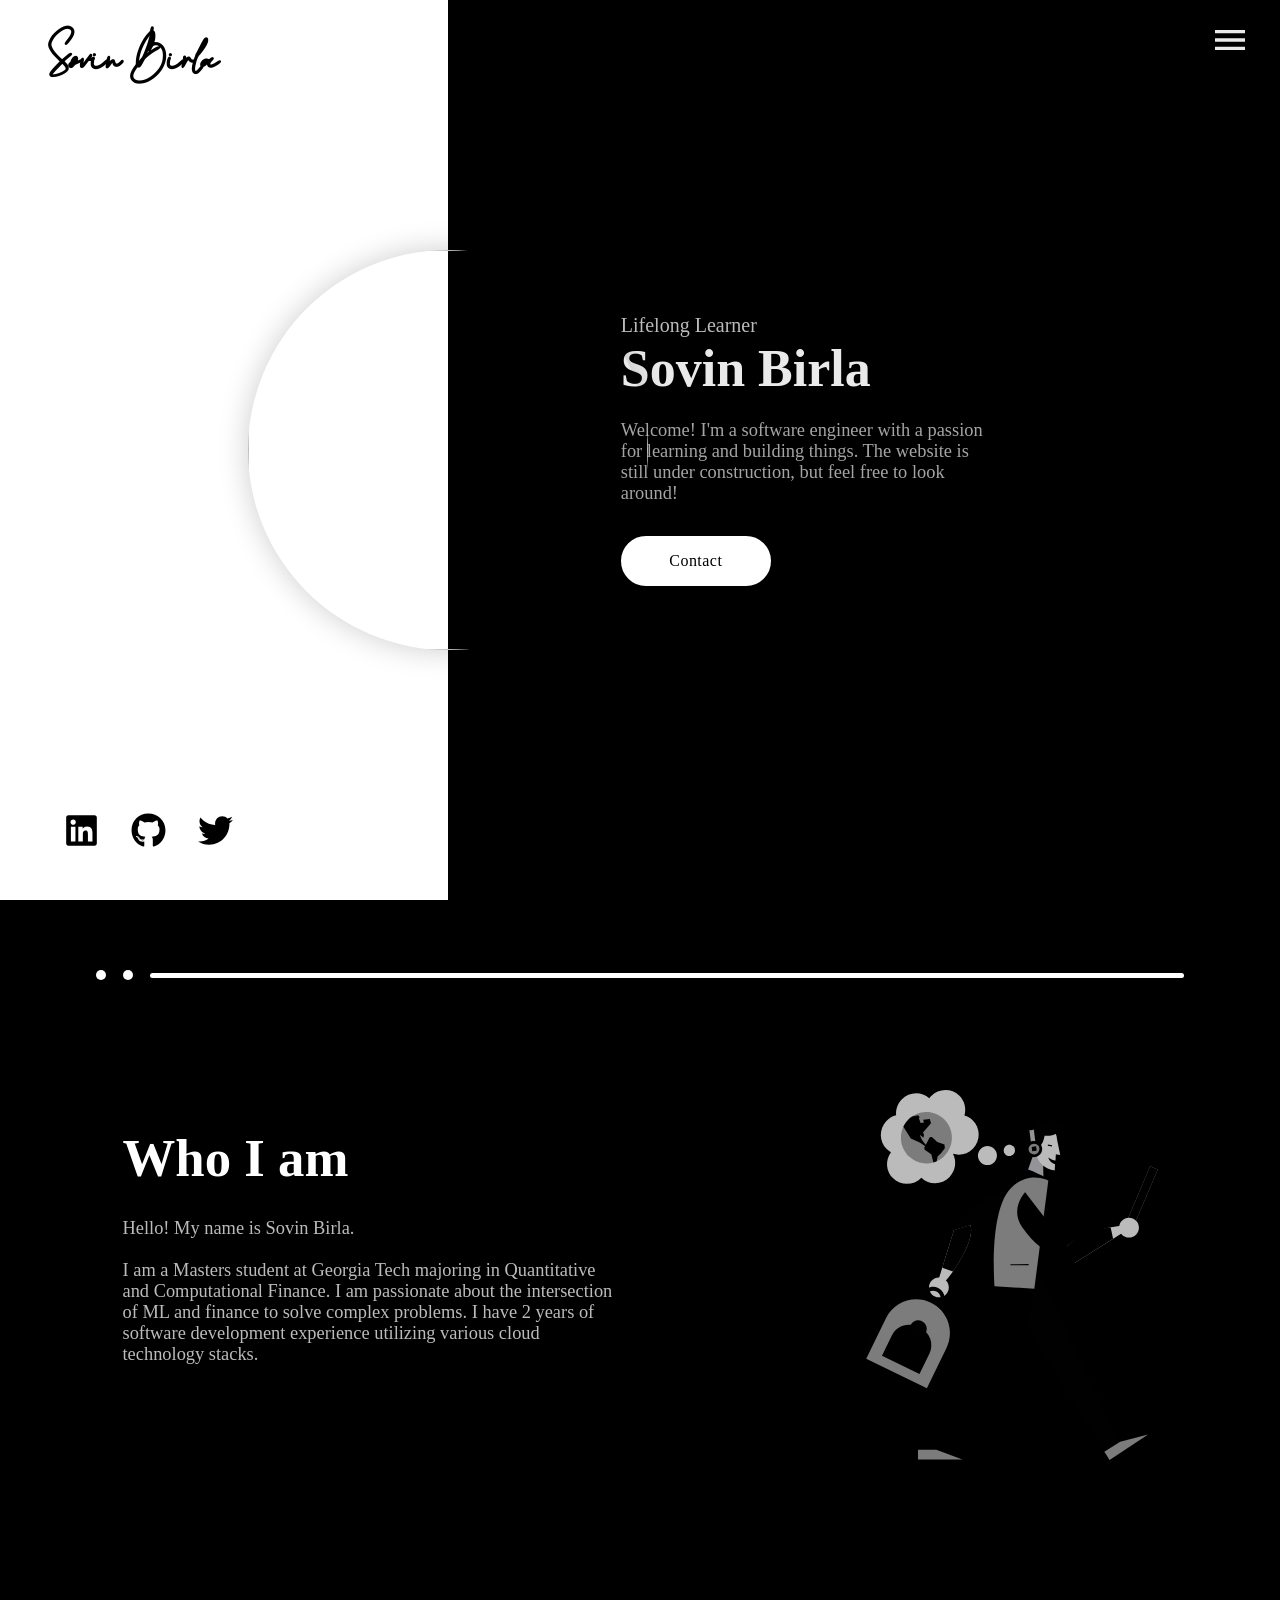
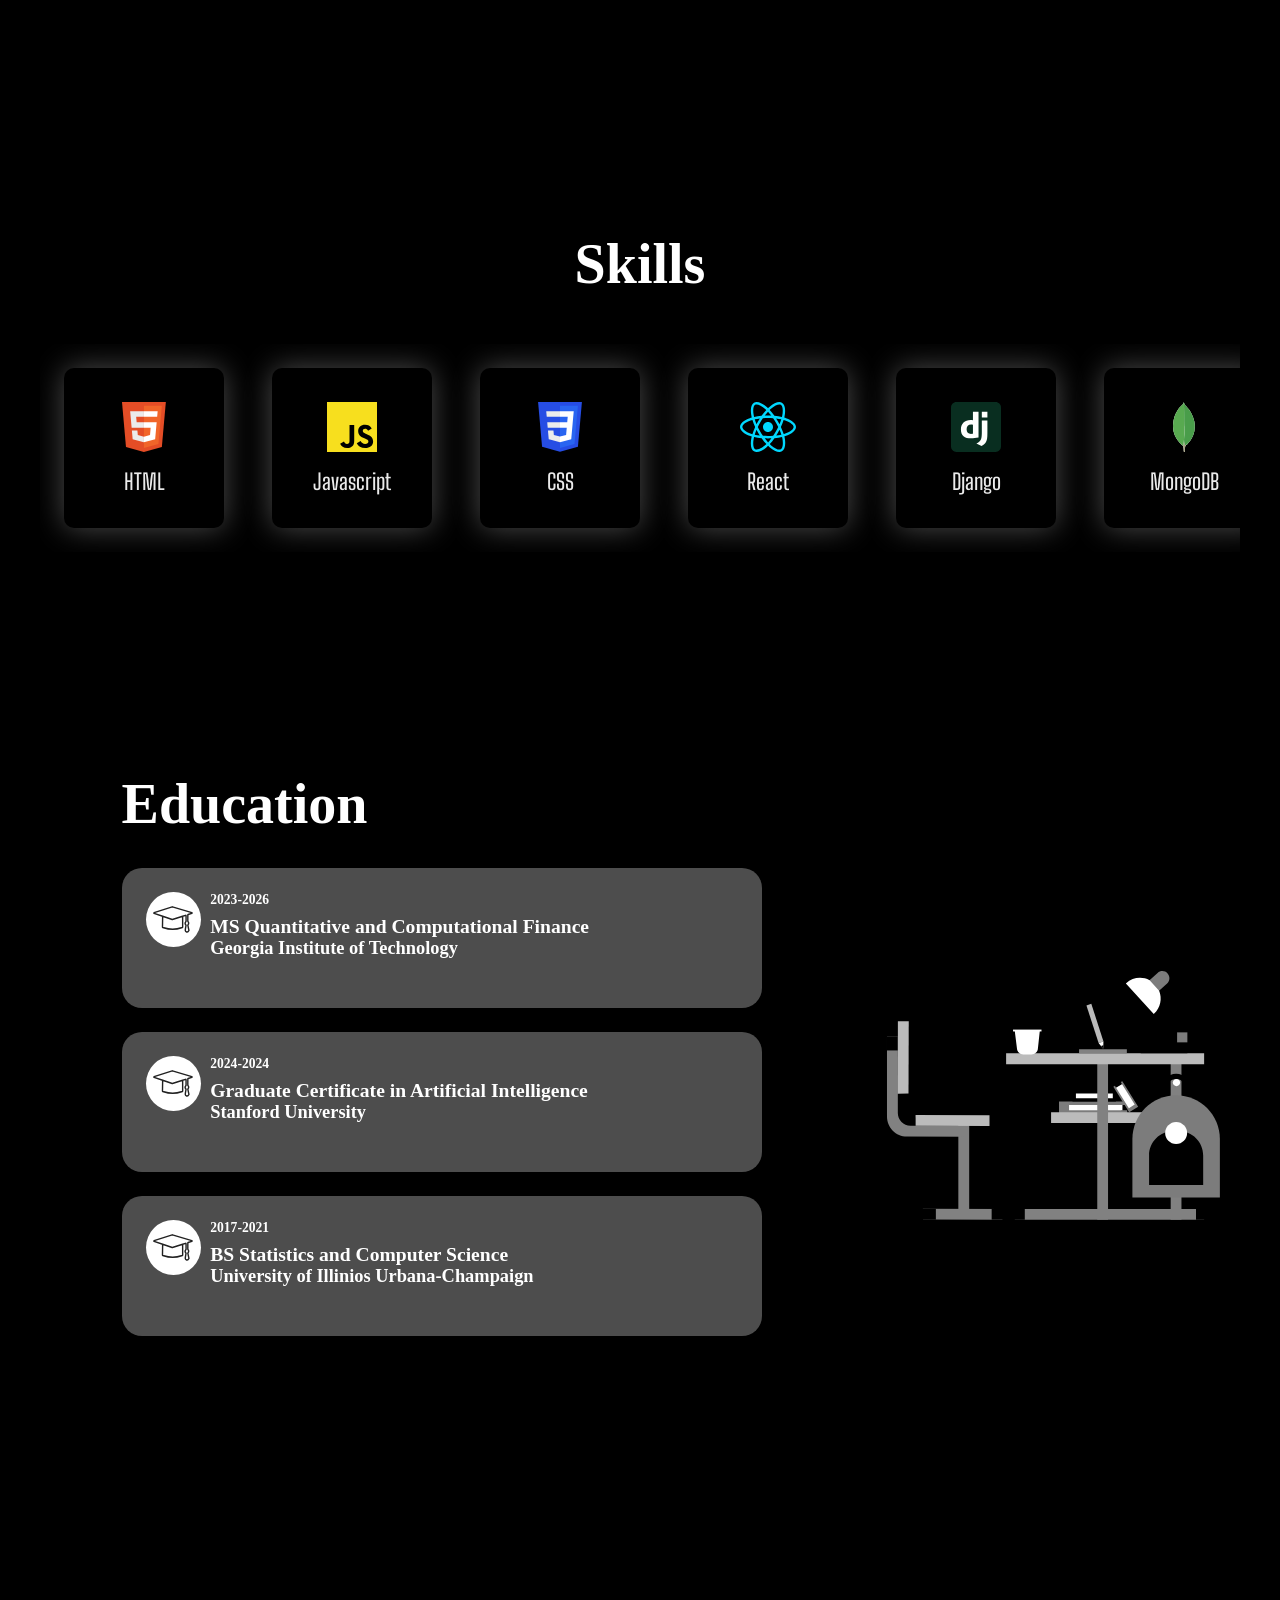
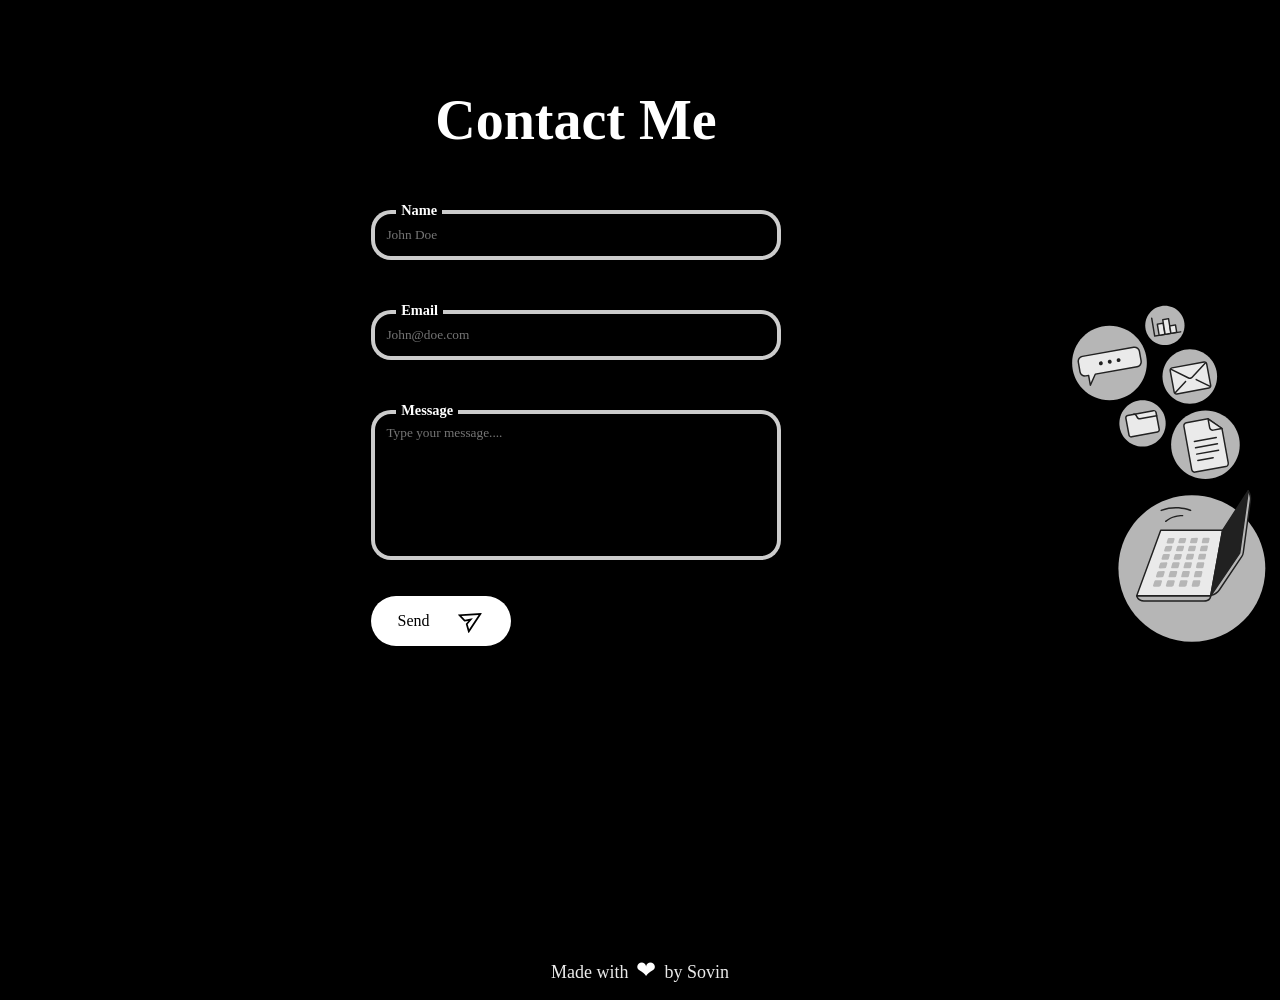
==== commit f3438796: "Updates" ====
--- a/index.html
+++ b/index.html
@@ -1 +1 @@
-<!doctype html><html lang="en"><head><meta charset="utf-8"/><link rel="icon" href="/SKB.png"/><meta name="viewport" content="width=device-width,initial-scale=1"/><meta name="theme-color" content="#000000"/><meta name="description" content="Sovin Birla's Website"/><link rel="apple-touch-icon" href="/SKB.png"/><link rel="manifest" href="/manifest.json"/><meta name="description" content="Use Developer Portfolio and create your own personalised portfolio today! With multiple themes to choose from, our easily customisable, user friendly website is designed to cater to developers and freelancers alike."/><meta property="og:image" content="Developer Portfolio"><meta property="og:site_name" content="Developer Portfolio"/><meta property="og:title" content="Developer Portfolio"/><meta property="og:url" content="https://dev-portfolio-template.netlify.app/"/><meta property="og:type" content="website"/><meta property="og:description" content="Use Developer Portfolio and create your own personalised portfolio today! With multiple themes to choose from, our easily customisable, user friendly website is designed to cater to developers and freelancers alike."/><meta itemprop="name" content="Developer Portfolio"/><meta itemprop="url" content="https://dev-portfolio-template.netlify.app/"/><meta itemprop="description" content="Use Developer Portfolio and create your own personalised portfolio today! With multiple themes to choose from, our easily customisable, user friendly website is designed to cater to developers and freelancers alike."/><meta itemprop="thumbnailUrl" content=""/><meta name="twitter:url" content="https://dev-portfolio-template.netlify.app/"/><meta name="twitter:title" content="Developer Portfolio"><meta name="twitter:description" content="Use Developer Portfolio and create your own personalised portfolio today! With multiple themes to choose from, our easily customisable, user friendly website is designed to cater to developers and freelancers alike."><meta name="twitter:card" content="summary"/><title>Sovin Kumar Birla</title><link href="/static/css/2.7b8a7a4e.chunk.css" rel="stylesheet"><link href="/static/css/main.edbebd96.chunk.css" rel="stylesheet"></head><body><noscript>You need to enable JavaScript to run this app.</noscript><div id="root"></div><script>!function(e){function r(r){for(var n,i,a=r[0],l=r[1],c=r[2],p=0,s=[];p<a.length;p++)i=a[p],Object.prototype.hasOwnProperty.call(o,i)&&o[i]&&s.push(o[i][0]),o[i]=0;for(n in l)Object.prototype.hasOwnProperty.call(l,n)&&(e[n]=l[n]);for(f&&f(r);s.length;)s.shift()();return u.push.apply(u,c||[]),t()}function t(){for(var e,r=0;r<u.length;r++){for(var t=u[r],n=!0,a=1;a<t.length;a++){var l=t[a];0!==o[l]&&(n=!1)}n&&(u.splice(r--,1),e=i(i.s=t[0]))}return e}var n={},o={1:0},u=[];function i(r){if(n[r])return n[r].exports;var t=n[r]={i:r,l:!1,exports:{}};return e[r].call(t.exports,t,t.exports,i),t.l=!0,t.exports}i.e=function(e){var r=[],t=o[e];if(0!==t)if(t)r.push(t[2]);else{var n=new Promise((function(r,n){t=o[e]=[r,n]}));r.push(t[2]=n);var u,a=document.createElement("script");a.charset="utf-8",a.timeout=120,i.nc&&a.setAttribute("nonce",i.nc),a.src=function(e){return i.p+"static/js/"+({}[e]||e)+"."+{3:"e921fa1f"}[e]+".chunk.js"}(e);var l=new Error;u=function(r){a.onerror=a.onload=null,clearTimeout(c);var t=o[e];if(0!==t){if(t){var n=r&&("load"===r.type?"missing":r.type),u=r&&r.target&&r.target.src;l.message="Loading chunk "+e+" failed.\n("+n+": "+u+")",l.name="ChunkLoadError",l.type=n,l.request=u,t[1](l)}o[e]=void 0}};var c=setTimeout((function(){u({type:"timeout",target:a})}),12e4);a.onerror=a.onload=u,document.head.appendChild(a)}return Promise.all(r)},i.m=e,i.c=n,i.d=function(e,r,t){i.o(e,r)||Object.defineProperty(e,r,{enumerable:!0,get:t})},i.r=function(e){"undefined"!=typeof Symbol&&Symbol.toStringTag&&Object.defineProperty(e,Symbol.toStringTag,{value:"Module"}),Object.defineProperty(e,"__esModule",{value:!0})},i.t=function(e,r){if(1&r&&(e=i(e)),8&r)return e;if(4&r&&"object"==typeof e&&e&&e.__esModule)return e;var t=Object.create(null);if(i.r(t),Object.defineProperty(t,"default",{enumerable:!0,value:e}),2&r&&"string"!=typeof e)for(var n in e)i.d(t,n,function(r){return e[r]}.bind(null,n));return t},i.n=function(e){var r=e&&e.__esModule?function(){return e.default}:function(){return e};return i.d(r,"a",r),r},i.o=function(e,r){return Object.prototype.hasOwnProperty.call(e,r)},i.p="/",i.oe=function(e){throw console.error(e),e};var a=this["webpackJsonpdeveloper-portfolio"]=this["webpackJsonpdeveloper-portfolio"]||[],l=a.push.bind(a);a.push=r,a=a.slice();for(var c=0;c<a.length;c++)r(a[c]);var f=l;t()}([])</script><script src="/static/js/2.84fc258b.chunk.js"></script><script src="/static/js/main.86553e0d.chunk.js"></script></body></html>+<!doctype html><html lang="en"><head><meta charset="utf-8"/><link rel="icon" href="/SKB.png"/><meta name="viewport" content="width=device-width,initial-scale=1"/><meta name="theme-color" content="#000000"/><meta name="description" content="Sovin Birla's Website"/><link rel="apple-touch-icon" href="/SKB.png"/><link rel="manifest" href="/manifest.json"/><meta name="description" content="Use Developer Portfolio and create your own personalised portfolio today! With multiple themes to choose from, our easily customisable, user friendly website is designed to cater to developers and freelancers alike."/><meta property="og:image" content="Developer Portfolio"><meta property="og:site_name" content="Developer Portfolio"/><meta property="og:title" content="Developer Portfolio"/><meta property="og:url" content="https://dev-portfolio-template.netlify.app/"/><meta property="og:type" content="website"/><meta property="og:description" content="Use Developer Portfolio and create your own personalised portfolio today! With multiple themes to choose from, our easily customisable, user friendly website is designed to cater to developers and freelancers alike."/><meta itemprop="name" content="Developer Portfolio"/><meta itemprop="url" content="https://dev-portfolio-template.netlify.app/"/><meta itemprop="description" content="Use Developer Portfolio and create your own personalised portfolio today! With multiple themes to choose from, our easily customisable, user friendly website is designed to cater to developers and freelancers alike."/><meta itemprop="thumbnailUrl" content=""/><meta name="twitter:url" content="https://dev-portfolio-template.netlify.app/"/><meta name="twitter:title" content="Developer Portfolio"><meta name="twitter:description" content="Use Developer Portfolio and create your own personalised portfolio today! With multiple themes to choose from, our easily customisable, user friendly website is designed to cater to developers and freelancers alike."><meta name="twitter:card" content="summary"/><title>Sovin Kumar Birla</title><link href="/static/css/2.7b8a7a4e.chunk.css" rel="stylesheet"><link href="/static/css/main.edbebd96.chunk.css" rel="stylesheet"></head><body><noscript>You need to enable JavaScript to run this app.</noscript><div id="root"></div><script>!function(e){function r(r){for(var n,i,a=r[0],l=r[1],c=r[2],p=0,s=[];p<a.length;p++)i=a[p],Object.prototype.hasOwnProperty.call(o,i)&&o[i]&&s.push(o[i][0]),o[i]=0;for(n in l)Object.prototype.hasOwnProperty.call(l,n)&&(e[n]=l[n]);for(f&&f(r);s.length;)s.shift()();return u.push.apply(u,c||[]),t()}function t(){for(var e,r=0;r<u.length;r++){for(var t=u[r],n=!0,a=1;a<t.length;a++){var l=t[a];0!==o[l]&&(n=!1)}n&&(u.splice(r--,1),e=i(i.s=t[0]))}return e}var n={},o={1:0},u=[];function i(r){if(n[r])return n[r].exports;var t=n[r]={i:r,l:!1,exports:{}};return e[r].call(t.exports,t,t.exports,i),t.l=!0,t.exports}i.e=function(e){var r=[],t=o[e];if(0!==t)if(t)r.push(t[2]);else{var n=new Promise((function(r,n){t=o[e]=[r,n]}));r.push(t[2]=n);var u,a=document.createElement("script");a.charset="utf-8",a.timeout=120,i.nc&&a.setAttribute("nonce",i.nc),a.src=function(e){return i.p+"static/js/"+({}[e]||e)+"."+{3:"e921fa1f"}[e]+".chunk.js"}(e);var l=new Error;u=function(r){a.onerror=a.onload=null,clearTimeout(c);var t=o[e];if(0!==t){if(t){var n=r&&("load"===r.type?"missing":r.type),u=r&&r.target&&r.target.src;l.message="Loading chunk "+e+" failed.\n("+n+": "+u+")",l.name="ChunkLoadError",l.type=n,l.request=u,t[1](l)}o[e]=void 0}};var c=setTimeout((function(){u({type:"timeout",target:a})}),12e4);a.onerror=a.onload=u,document.head.appendChild(a)}return Promise.all(r)},i.m=e,i.c=n,i.d=function(e,r,t){i.o(e,r)||Object.defineProperty(e,r,{enumerable:!0,get:t})},i.r=function(e){"undefined"!=typeof Symbol&&Symbol.toStringTag&&Object.defineProperty(e,Symbol.toStringTag,{value:"Module"}),Object.defineProperty(e,"__esModule",{value:!0})},i.t=function(e,r){if(1&r&&(e=i(e)),8&r)return e;if(4&r&&"object"==typeof e&&e&&e.__esModule)return e;var t=Object.create(null);if(i.r(t),Object.defineProperty(t,"default",{enumerable:!0,value:e}),2&r&&"string"!=typeof e)for(var n in e)i.d(t,n,function(r){return e[r]}.bind(null,n));return t},i.n=function(e){var r=e&&e.__esModule?function(){return e.default}:function(){return e};return i.d(r,"a",r),r},i.o=function(e,r){return Object.prototype.hasOwnProperty.call(e,r)},i.p="/",i.oe=function(e){throw console.error(e),e};var a=this["webpackJsonpdeveloper-portfolio"]=this["webpackJsonpdeveloper-portfolio"]||[],l=a.push.bind(a);a.push=r,a=a.slice();for(var c=0;c<a.length;c++)r(a[c]);var f=l;t()}([])</script><script src="/static/js/2.84fc258b.chunk.js"></script><script src="/static/js/main.8db5546e.chunk.js"></script></body></html>
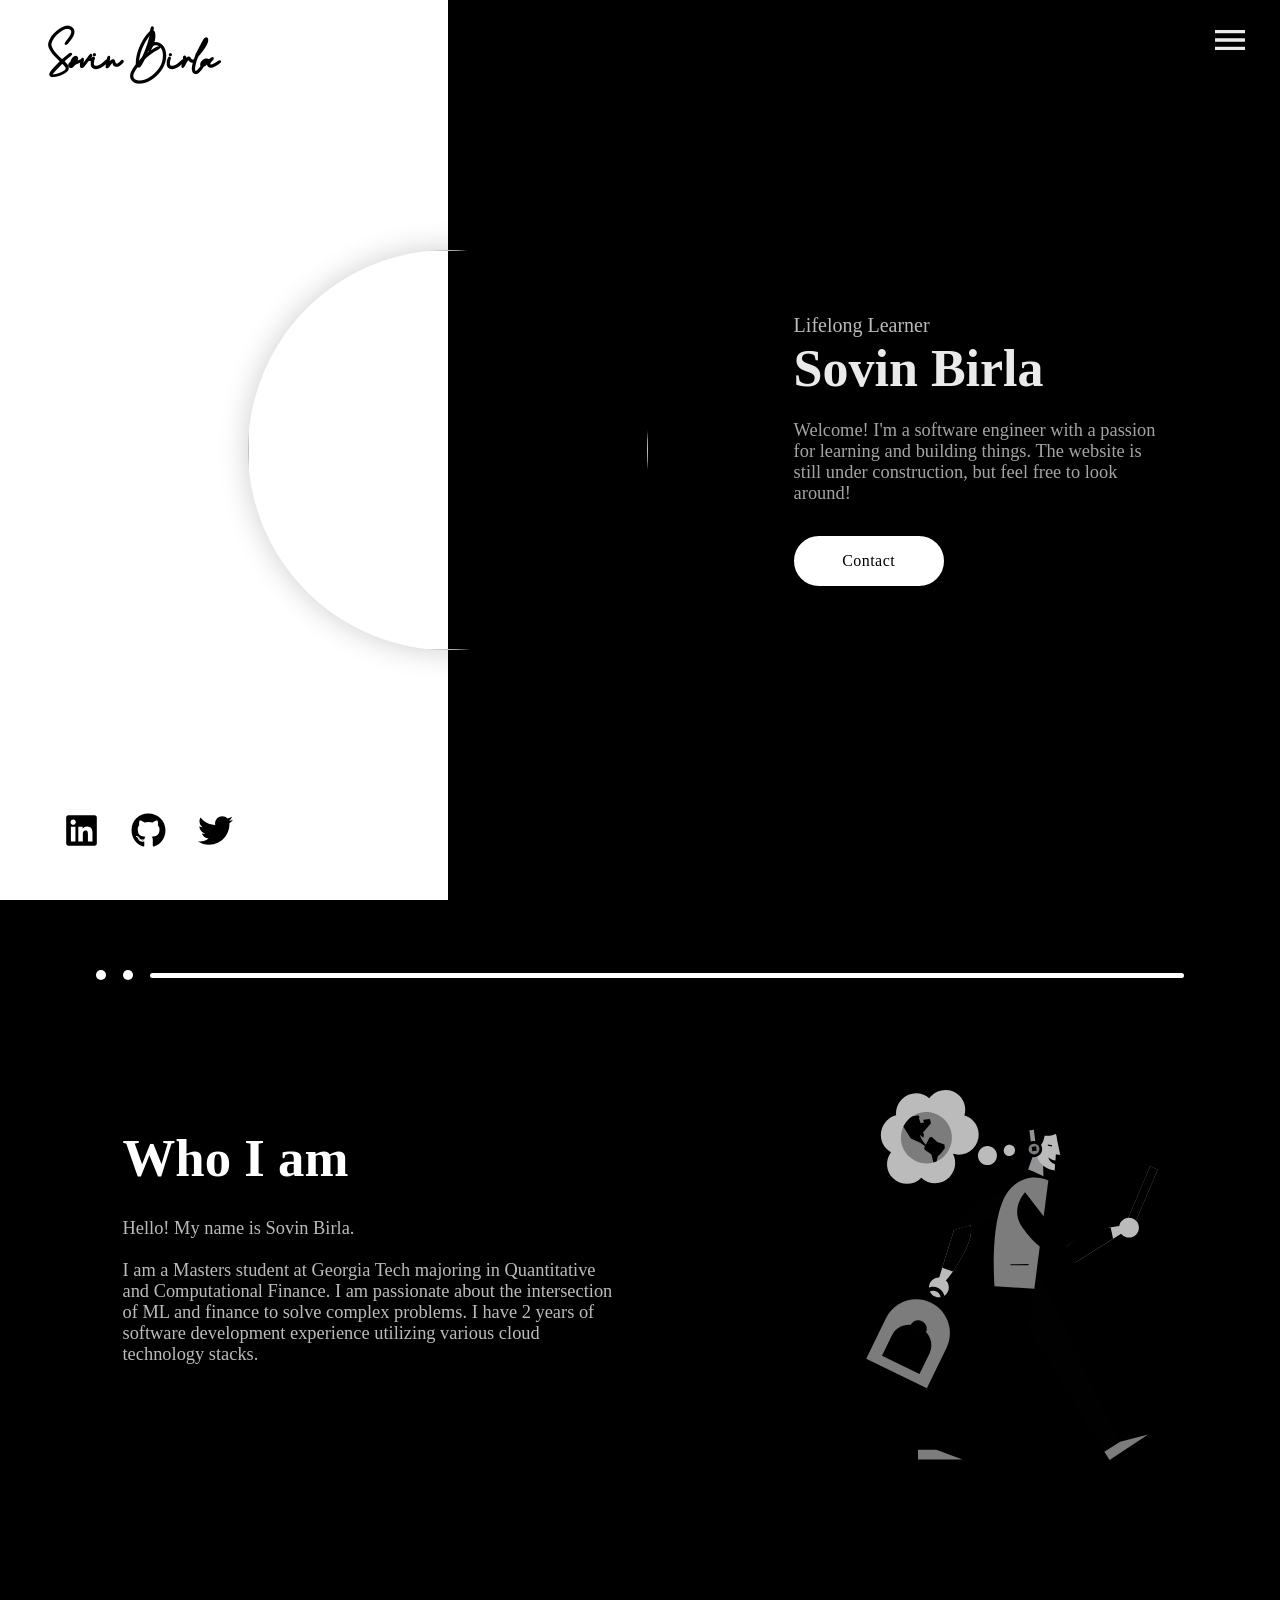
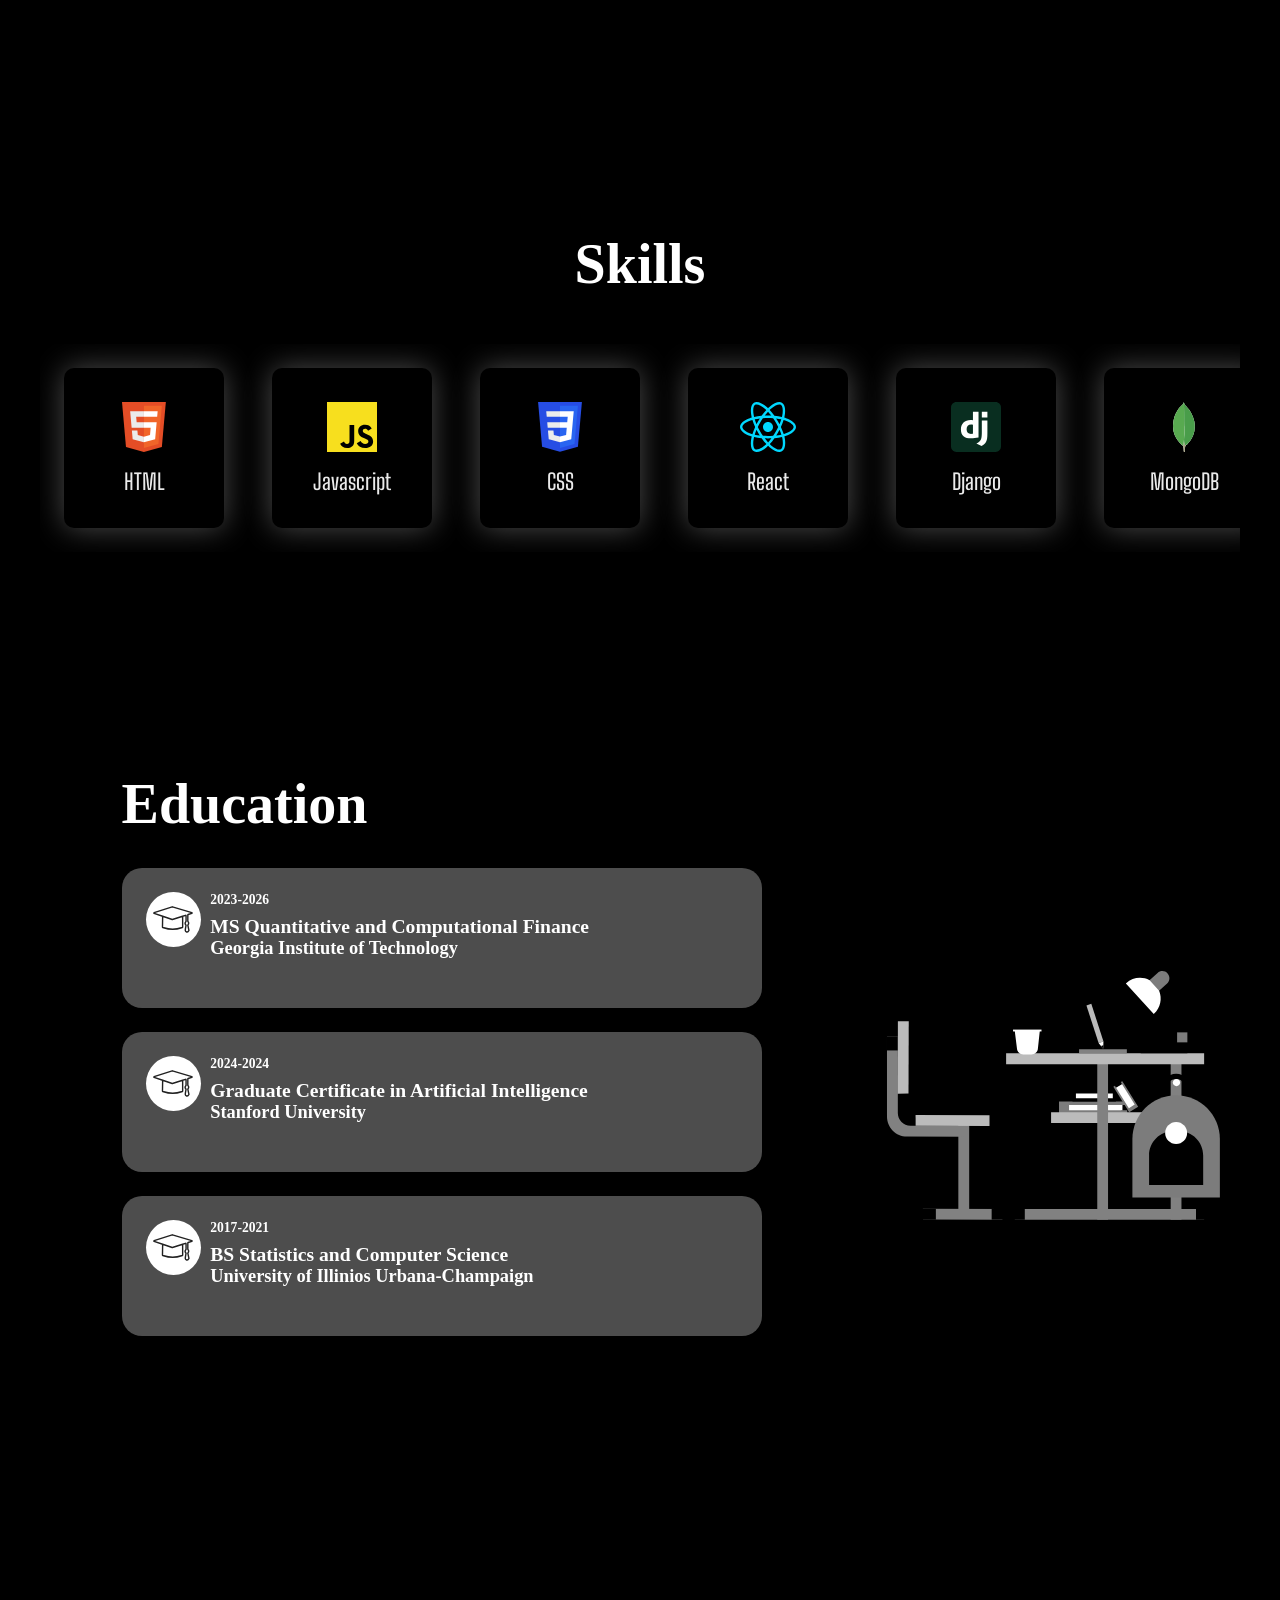
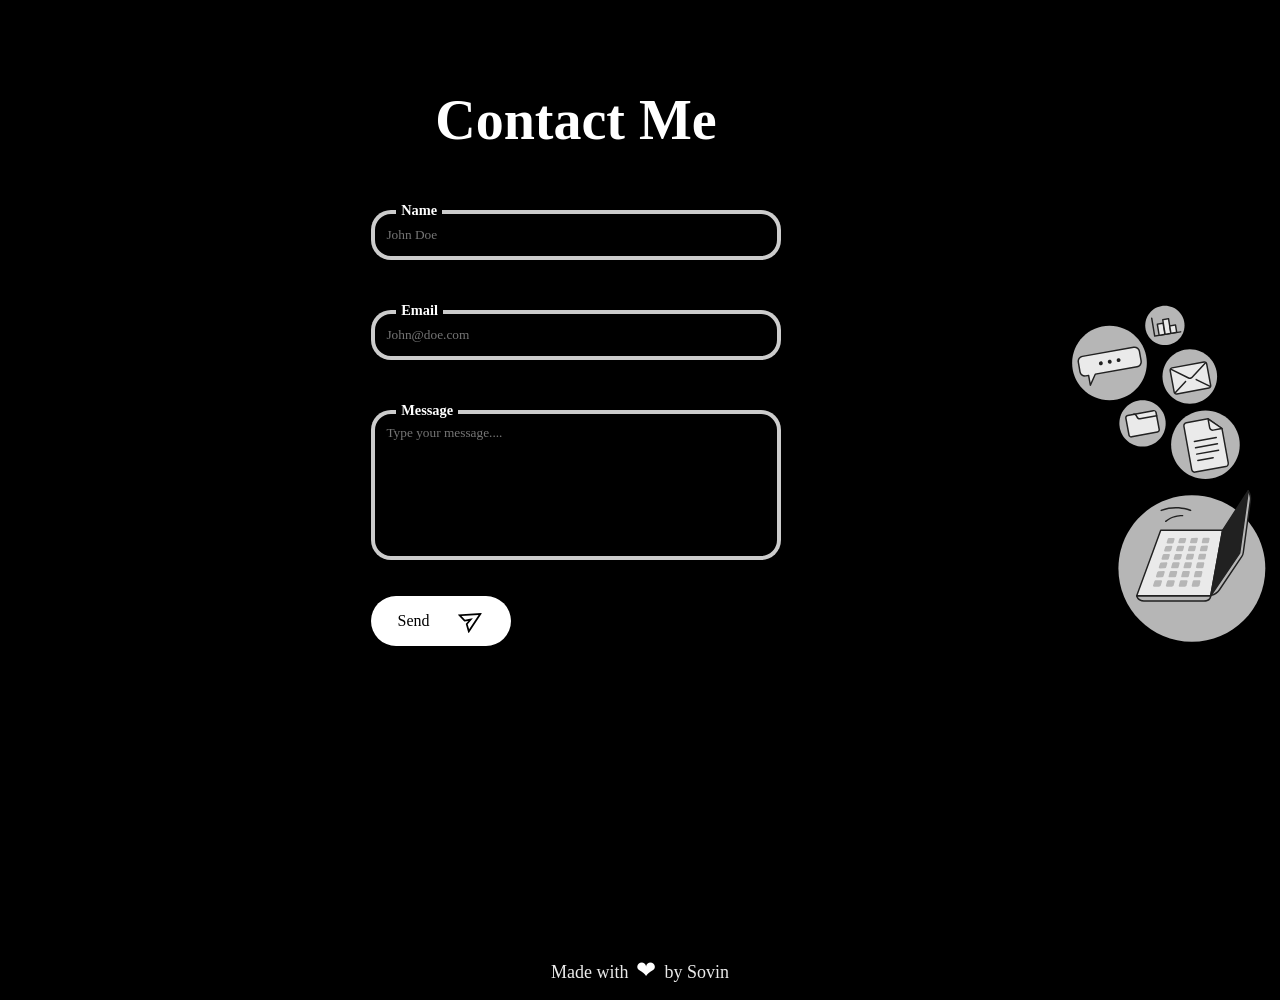
==== commit fca79497: "Updates" ====
--- a/index.html
+++ b/index.html
@@ -1 +1 @@
-<!doctype html><html lang="en"><head><meta charset="utf-8"/><link rel="icon" href="/SKB.png"/><meta name="viewport" content="width=device-width,initial-scale=1"/><meta name="theme-color" content="#000000"/><meta name="description" content="Sovin Birla's Website"/><link rel="apple-touch-icon" href="/SKB.png"/><link rel="manifest" href="/manifest.json"/><meta name="description" content="Use Developer Portfolio and create your own personalised portfolio today! With multiple themes to choose from, our easily customisable, user friendly website is designed to cater to developers and freelancers alike."/><meta property="og:image" content="Developer Portfolio"><meta property="og:site_name" content="Developer Portfolio"/><meta property="og:title" content="Developer Portfolio"/><meta property="og:url" content="https://dev-portfolio-template.netlify.app/"/><meta property="og:type" content="website"/><meta property="og:description" content="Use Developer Portfolio and create your own personalised portfolio today! With multiple themes to choose from, our easily customisable, user friendly website is designed to cater to developers and freelancers alike."/><meta itemprop="name" content="Developer Portfolio"/><meta itemprop="url" content="https://dev-portfolio-template.netlify.app/"/><meta itemprop="description" content="Use Developer Portfolio and create your own personalised portfolio today! With multiple themes to choose from, our easily customisable, user friendly website is designed to cater to developers and freelancers alike."/><meta itemprop="thumbnailUrl" content=""/><meta name="twitter:url" content="https://dev-portfolio-template.netlify.app/"/><meta name="twitter:title" content="Developer Portfolio"><meta name="twitter:description" content="Use Developer Portfolio and create your own personalised portfolio today! With multiple themes to choose from, our easily customisable, user friendly website is designed to cater to developers and freelancers alike."><meta name="twitter:card" content="summary"/><title>Sovin Kumar Birla</title><link href="/static/css/2.7b8a7a4e.chunk.css" rel="stylesheet"><link href="/static/css/main.edbebd96.chunk.css" rel="stylesheet"></head><body><noscript>You need to enable JavaScript to run this app.</noscript><div id="root"></div><script>!function(e){function r(r){for(var n,i,a=r[0],l=r[1],c=r[2],p=0,s=[];p<a.length;p++)i=a[p],Object.prototype.hasOwnProperty.call(o,i)&&o[i]&&s.push(o[i][0]),o[i]=0;for(n in l)Object.prototype.hasOwnProperty.call(l,n)&&(e[n]=l[n]);for(f&&f(r);s.length;)s.shift()();return u.push.apply(u,c||[]),t()}function t(){for(var e,r=0;r<u.length;r++){for(var t=u[r],n=!0,a=1;a<t.length;a++){var l=t[a];0!==o[l]&&(n=!1)}n&&(u.splice(r--,1),e=i(i.s=t[0]))}return e}var n={},o={1:0},u=[];function i(r){if(n[r])return n[r].exports;var t=n[r]={i:r,l:!1,exports:{}};return e[r].call(t.exports,t,t.exports,i),t.l=!0,t.exports}i.e=function(e){var r=[],t=o[e];if(0!==t)if(t)r.push(t[2]);else{var n=new Promise((function(r,n){t=o[e]=[r,n]}));r.push(t[2]=n);var u,a=document.createElement("script");a.charset="utf-8",a.timeout=120,i.nc&&a.setAttribute("nonce",i.nc),a.src=function(e){return i.p+"static/js/"+({}[e]||e)+"."+{3:"e921fa1f"}[e]+".chunk.js"}(e);var l=new Error;u=function(r){a.onerror=a.onload=null,clearTimeout(c);var t=o[e];if(0!==t){if(t){var n=r&&("load"===r.type?"missing":r.type),u=r&&r.target&&r.target.src;l.message="Loading chunk "+e+" failed.\n("+n+": "+u+")",l.name="ChunkLoadError",l.type=n,l.request=u,t[1](l)}o[e]=void 0}};var c=setTimeout((function(){u({type:"timeout",target:a})}),12e4);a.onerror=a.onload=u,document.head.appendChild(a)}return Promise.all(r)},i.m=e,i.c=n,i.d=function(e,r,t){i.o(e,r)||Object.defineProperty(e,r,{enumerable:!0,get:t})},i.r=function(e){"undefined"!=typeof Symbol&&Symbol.toStringTag&&Object.defineProperty(e,Symbol.toStringTag,{value:"Module"}),Object.defineProperty(e,"__esModule",{value:!0})},i.t=function(e,r){if(1&r&&(e=i(e)),8&r)return e;if(4&r&&"object"==typeof e&&e&&e.__esModule)return e;var t=Object.create(null);if(i.r(t),Object.defineProperty(t,"default",{enumerable:!0,value:e}),2&r&&"string"!=typeof e)for(var n in e)i.d(t,n,function(r){return e[r]}.bind(null,n));return t},i.n=function(e){var r=e&&e.__esModule?function(){return e.default}:function(){return e};return i.d(r,"a",r),r},i.o=function(e,r){return Object.prototype.hasOwnProperty.call(e,r)},i.p="/",i.oe=function(e){throw console.error(e),e};var a=this["webpackJsonpdeveloper-portfolio"]=this["webpackJsonpdeveloper-portfolio"]||[],l=a.push.bind(a);a.push=r,a=a.slice();for(var c=0;c<a.length;c++)r(a[c]);var f=l;t()}([])</script><script src="/static/js/2.84fc258b.chunk.js"></script><script src="/static/js/main.8db5546e.chunk.js"></script></body></html>+<!doctype html><html lang="en"><head><meta charset="utf-8"/><link rel="icon" href="/SKB.png"/><meta name="viewport" content="width=device-width,initial-scale=1"/><meta name="theme-color" content="#000000"/><meta name="description" content="Sovin Birla's Website"/><link rel="apple-touch-icon" href="/SKB.png"/><link rel="manifest" href="/manifest.json"/><meta name="description" content="Use Developer Portfolio and create your own personalised portfolio today! With multiple themes to choose from, our easily customisable, user friendly website is designed to cater to developers and freelancers alike."/><meta property="og:image" content="Developer Portfolio"><meta property="og:site_name" content="Developer Portfolio"/><meta property="og:title" content="Developer Portfolio"/><meta property="og:url" content="https://dev-portfolio-template.netlify.app/"/><meta property="og:type" content="website"/><meta property="og:description" content="Use Developer Portfolio and create your own personalised portfolio today! With multiple themes to choose from, our easily customisable, user friendly website is designed to cater to developers and freelancers alike."/><meta itemprop="name" content="Developer Portfolio"/><meta itemprop="url" content="https://dev-portfolio-template.netlify.app/"/><meta itemprop="description" content="Use Developer Portfolio and create your own personalised portfolio today! With multiple themes to choose from, our easily customisable, user friendly website is designed to cater to developers and freelancers alike."/><meta itemprop="thumbnailUrl" content=""/><meta name="twitter:url" content="https://dev-portfolio-template.netlify.app/"/><meta name="twitter:title" content="Developer Portfolio"><meta name="twitter:description" content="Use Developer Portfolio and create your own personalised portfolio today! With multiple themes to choose from, our easily customisable, user friendly website is designed to cater to developers and freelancers alike."><meta name="twitter:card" content="summary"/><title>Sovin Kumar Birla</title><link href="/static/css/2.7b8a7a4e.chunk.css" rel="stylesheet"><link href="/static/css/main.0720a91f.chunk.css" rel="stylesheet"></head><body><noscript>You need to enable JavaScript to run this app.</noscript><div id="root"></div><script>!function(e){function r(r){for(var n,i,a=r[0],l=r[1],c=r[2],p=0,s=[];p<a.length;p++)i=a[p],Object.prototype.hasOwnProperty.call(o,i)&&o[i]&&s.push(o[i][0]),o[i]=0;for(n in l)Object.prototype.hasOwnProperty.call(l,n)&&(e[n]=l[n]);for(f&&f(r);s.length;)s.shift()();return u.push.apply(u,c||[]),t()}function t(){for(var e,r=0;r<u.length;r++){for(var t=u[r],n=!0,a=1;a<t.length;a++){var l=t[a];0!==o[l]&&(n=!1)}n&&(u.splice(r--,1),e=i(i.s=t[0]))}return e}var n={},o={1:0},u=[];function i(r){if(n[r])return n[r].exports;var t=n[r]={i:r,l:!1,exports:{}};return e[r].call(t.exports,t,t.exports,i),t.l=!0,t.exports}i.e=function(e){var r=[],t=o[e];if(0!==t)if(t)r.push(t[2]);else{var n=new Promise((function(r,n){t=o[e]=[r,n]}));r.push(t[2]=n);var u,a=document.createElement("script");a.charset="utf-8",a.timeout=120,i.nc&&a.setAttribute("nonce",i.nc),a.src=function(e){return i.p+"static/js/"+({}[e]||e)+"."+{3:"e921fa1f"}[e]+".chunk.js"}(e);var l=new Error;u=function(r){a.onerror=a.onload=null,clearTimeout(c);var t=o[e];if(0!==t){if(t){var n=r&&("load"===r.type?"missing":r.type),u=r&&r.target&&r.target.src;l.message="Loading chunk "+e+" failed.\n("+n+": "+u+")",l.name="ChunkLoadError",l.type=n,l.request=u,t[1](l)}o[e]=void 0}};var c=setTimeout((function(){u({type:"timeout",target:a})}),12e4);a.onerror=a.onload=u,document.head.appendChild(a)}return Promise.all(r)},i.m=e,i.c=n,i.d=function(e,r,t){i.o(e,r)||Object.defineProperty(e,r,{enumerable:!0,get:t})},i.r=function(e){"undefined"!=typeof Symbol&&Symbol.toStringTag&&Object.defineProperty(e,Symbol.toStringTag,{value:"Module"}),Object.defineProperty(e,"__esModule",{value:!0})},i.t=function(e,r){if(1&r&&(e=i(e)),8&r)return e;if(4&r&&"object"==typeof e&&e&&e.__esModule)return e;var t=Object.create(null);if(i.r(t),Object.defineProperty(t,"default",{enumerable:!0,value:e}),2&r&&"string"!=typeof e)for(var n in e)i.d(t,n,function(r){return e[r]}.bind(null,n));return t},i.n=function(e){var r=e&&e.__esModule?function(){return e.default}:function(){return e};return i.d(r,"a",r),r},i.o=function(e,r){return Object.prototype.hasOwnProperty.call(e,r)},i.p="/",i.oe=function(e){throw console.error(e),e};var a=this["webpackJsonpdeveloper-portfolio"]=this["webpackJsonpdeveloper-portfolio"]||[],l=a.push.bind(a);a.push=r,a=a.slice();for(var c=0;c<a.length;c++)r(a[c]);var f=l;t()}([])</script><script src="/static/js/2.84fc258b.chunk.js"></script><script src="/static/js/main.8db5546e.chunk.js"></script></body></html>
--- a/static/css/main.0720a91f.chunk.css
+++ b/static/css/main.0720a91f.chunk.css
@@ -0,0 +1,2 @@
+@import url(https://fonts.googleapis.com/css2?family=Poppins:wght@100;200;300;400;500;600;700;800&display=swap);@import url(https://fonts.googleapis.com/css2?family=Big+Shoulders+Text:wght@100;300;400;500;600;700&display=swap);@import url(https://fonts.googleapis.com/css2?family=Roboto:wght@100;300;400;500;700&display=swap" rel="stylesheet);@import url(https://fonts.googleapis.com/css2?family=Noto+Sans+TC:wght@100;300;400;500;700&display=swap);@import url(https://fonts.googleapis.com/css2?family=Montserrat:ital,wght@0,100;0,200;0,300;0,400;0,500;0,700;0,800;0,900;1,100;1,200;1,300;1,400&display=swap);@import url(https://fonts.googleapis.com/css2?family=Raleway:ital,wght@0,100;0,200;0,300;0,400;0,500;0,600;0,700;0,800;1,100;1,200&display=swap);@import url(https://fonts.googleapis.com/css2?family=Caveat:wght@400;500;600&display=swap);@font-face{font-family:"BestermindRegular";src:url(/static/media/BestermindRegular.e58a1922.ttf);src:url(/static/media/BestermindRegular.e58a1922.ttf) format("embedded-opentype"),url(/static/media/BestermindRegular.e58a1922.ttf) format("truetype"),}*{margin:0;box-sizing:border-box}a{text-decoration:none}::-webkit-scrollbar{width:10px;height:10px}::-webkit-scrollbar-track{background:#555}::-webkit-scrollbar-thumb{background:#555;border-radius:10px;-webkit-transition:.3s;transition:.3s}img{-webkit-touch-callout:none;-webkit-user-select:none;user-select:none}@media screen and (max-width:400px){body{overflow-x:hidden}}@media only screen and (min-device-width:320px) and (max-device-width:480px) and (-webkit-device-pixel-ratio:2) and (device-aspect-ratio:2/3){body{overflow-x:hidden}}.navbar{height:6.5rem;position:absolute;background-color:initial;z-index:99;justify-content:center}.navbar,.navbar--container{display:flex;align-items:center;width:100%}.navbar--container{justify-content:space-between;padding:0 3rem;margin-top:1rem;position:fixed;top:10px}.navbar--container>h1{font-family:"BestermindRegular";color:var(--primary-2);font-size:2.5rem;-webkit-user-select:none;user-select:none}.navLink--container{margin-top:5rem}.drawer>.MuiBackdrop-root{background:rgba(33,33,33,.15)!important;-webkit-backdrop-filter:blur(20px)!important;backdrop-filter:blur(20px)!important}@media (max-width:1100px){.navbar--container{padding:0 2rem}.nav-menu,.navbar--container>h1{font-size:2.2rem}.nav-menu{margin-top:-1.5rem}}@media (max-width:800px){.navLink--container{margin-top:3rem}}@media (max-width:600px){.nav-menu{color:var(--primary-2)}.navbar--container>h1{font-size:2rem}.nav-menu:hover{color:var(--primary-2)}.MuiDrawer-paper{border-radius:0!important}}@media only screen and (min-device-width:320px) and (max-device-width:480px) and (-webkit-device-pixel-ratio:2) and (device-aspect-ratio:2/3){.navbar{height:5rem}.navbar--container{padding:0 1rem;margin-top:0}.navbar--container>h1{font-size:1.5rem}}.footer{font-family:"var(--primaryFont)",sans-serif;height:60px;width:100%;display:flex;justify-content:center;align-items:center}.footer p{font-weight:500;font-family:var(--primaryFont);font-size:18px}.footer p span{font-size:24px}.landing{height:100vh;width:100%;justify-content:center}.landing--container{display:flex;align-items:center;justify-content:center;height:100%;position:relative}.landing--img{--img-size:400px;position:absolute;left:35%;transform:translateX(-50%);width:var(--img-size);height:var(--img-size);object-fit:cover;border-radius:50%;box-shadow:0 0 30px rgba(0,0,0,.2);transition:opacity .3s}.landing--container-left{flex:35% 1;height:100%;align-items:flex-end}.landing--container-left,.lcl--content{display:flex;justify-content:flex-start}.lcl--content{margin:3rem;width:100%;align-items:center}.landing--social{font-size:35px;margin:0 1rem;transition:transform .5s}.landing--social:hover{transform:scale(1.2)}.landing--container-right{flex:65% 1;height:100%;background-color:#eaeaea;display:flex;flex-direction:column;align-items:center;justify-content:center}.lcr--content{width:45%;margin-right:7rem;margin-inline-start:auto;font-family:var(--primaryFont);font-style:normal}.lcr--content h6{font-weight:500;font-size:1.25rem;margin-bottom:-.85rem;opacity:.8}.lcr--content h1{font-weight:600;font-size:3.25rem;line-height:110%;margin:1rem 0}.lcr--content p{margin-top:1.45rem;font-weight:500;font-size:1.15rem;opacity:.7}.lcr-buttonContainer{margin-top:2rem;width:350px;display:flex;align-items:center;justify-content:space-between;font-family:"var(--primaryFont)",sans-serif}@media (max-width:1100px){.landing--img{--img-size:350px}.lcl--content{margin:2rem}.lcr--content h6{font-size:1.1rem}.lcr--content h1{font-size:3rem}.lcr--content p{margin-top:.3rem;margin-bottom:1rem;font-weight:500;font-size:1rem}.lcr-buttonContainer{margin-top:1rem;flex-direction:column;width:200px;height:120px;align-items:flex-start}}@media (max-width:900px){.landing--img{--img-size:300px}.landing--social{font-size:30px}.lcr--content{width:60%;margin-top:10%;margin-right:6%}.lcr-buttonContainer{margin-top:1rem;flex-direction:column;width:200px;height:120px;align-items:flex-start}.lcr-buttonContainer button:nth-child(2){display:none}}@media (max-width:600px){.landing--container{flex-direction:column;justify-content:space-between}.landing--img{--img-size:200px;left:50%;top:30%;border:8px solid #eaeaea;transform:translate(-50%,-50%)}.landing--container-left{flex:initial;width:100%;height:30%}.landing--social{display:none}.landing--container-right{box-sizing:border-box;flex:initial;height:70%;width:100%;background-color:#eaeaea;align-items:center;justify-content:center;padding:0 2rem}.lcr--content{margin-top:20%;margin-right:0;width:100%}.lcr--content h6{font-size:1rem;text-align:center}.lcr--content h1{font-size:2.5rem;text-align:center}.lcr--content p{font-size:.95rem;text-align:center;margin:0 auto;width:90%}.lcr-buttonContainer{margin:0 auto;display:flex;align-items:center;justify-content:center}.lcr-buttonContainer button{margin-top:-20%}}@media (max-width:500px){.lcr--content{margin-top:35%}}@media (max-width:370px){.lcr--content{margin-top:60%}}@media only screen and (min-device-width:320px) and (max-device-width:480px) and (-webkit-device-pixel-ratio:2) and (device-aspect-ratio:2/3){.landing{height:100%}.landing--img{--img-size:150px;left:50%;top:20%}}.about{min-height:100vh;position:relative}.about .line-styling{position:absolute;top:50px;left:50%;transform:translateX(-50%);height:50px;width:85%;display:flex;align-items:center;justify-content:space-between}.about .line-styling .style-circle{width:10px;height:10px;border-radius:50%}.about .line-styling .style-line{width:95%;height:5px;border-radius:10px}.about-body{flex-direction:row;align-items:center;justify-content:space-around;padding-top:8rem}.about-body,.about-description{display:flex;height:-moz-fit-content;height:fit-content}.about-description{flex-direction:column;align-items:flex-start;justify-content:space-evenly;flex:0.5 1;width:100%}.about-description>h2{margin-bottom:40px;font-size:3.5rem;font-family:var(--primaryFont)}.about-description>p{font-size:1.25rem;color:#e0d9d9;font-family:var(--primaryFont)}.about-img{margin-top:40px;pointer-events:none}.about-img>img{width:380px;flex:0.5 1}@media (min-width:992px) and (max-width:1380px){.about-description>h2{font-size:3.3rem;margin-bottom:30px}.about-description>p{font-size:1.15rem}.about-img>img{width:300px}}@media screen and (max-width:992px){.about .line-styling{top:20px}.about-body{padding-top:2rem;display:flex;flex-direction:column-reverse;align-items:center;justify-content:space-evenly}.about-description{flex:0.6 1;box-sizing:border-box;padding:20px}.about-description>h2{font-size:3rem;margin-bottom:20px}.about-description>p{font-size:1.1rem}.about-img>img{width:250px;flex:0.4 1}}@media screen and (max-width:800px){.about .line-styling .style-circle{width:8px;height:8px;border-radius:50%}.about-description>h2{align-self:center}}@media screen and (max-width:600px){.about .line-styling .style-circle{width:5px;height:5px;border-radius:50%}.about .line-styling .style-line{width:93%;height:3px;border-radius:10px}.about-description>h2{font-size:2.5rem}.about-description>p{font-size:.95rem}.about-img>img{width:200px}}.skills{flex-direction:column;justify-content:flex-start;min-height:60vh;padding:2.5rem 2rem 2rem}.skills,.skillsHeader{display:flex;align-items:center}.skillsHeader{justify-content:center}.skillsHeader h2{font-family:var(--primaryFont);font-style:normal;font-weight:700;font-size:3.5rem;text-align:center}.skillsContainer{display:flex;align-items:center;justify-content:center;width:100%;margin-top:3.5rem;padding:0 2rem}.skill--scroll{width:100%;margin:0 2rem}.skill--box{background:#fafafa;box-shadow:0 10px 20px rgba(0,0,0,.12);border-radius:10px;width:160px;height:160px;margin:1.5rem;display:flex;flex-direction:column;align-items:center;justify-content:center;padding:2rem 1rem;transition:.3s ease-in-out}.skill--box:hover{transform:scale(1.15)}.skill--box>img{height:50px;pointer-events:none}.skill--box h3{font-family:Big Shoulders Text;font-style:normal;font-weight:500;font-size:22px;text-align:center;margin-top:1rem}.marquee{padding:3rem 0}@media (min-width:992px) and (max-width:1380px){.skills{padding:2rem 1rem 1rem}.skillsContainer{padding:1.5rem;margin-top:1.5rem}}@media screen and (max-width:992px){.skills{padding:1rem;min-height:100%}.skillsContainer{padding:1rem;margin:1rem 0}.skillsHeader h2{font-size:3.2rem}.skill--box{width:150px;height:150px;margin:1.2rem;padding:2rem 1rem}.skill--box>img{height:45px}.skill--box h3{font-size:20px;margin-top:1rem}}@media screen and (max-width:800px){.skills,.skillsContainer{padding:.5rem}.skillsHeader h2{font-size:3rem}.skill--scroll{width:100%;margin:0}}@media screen and (max-width:600px){.skill--box{width:135px;height:135px;margin:1.2rem;padding:2rem 1rem}.skill--box>img{height:40px}.skillsHeader h2{font-size:2.5rem}.skill--box h3{font-size:18px;margin-top:1rem}}.testimonials{font-family:var(--primaryFont);height:100vh;display:flex;flex-direction:column;align-items:center;justify-content:center;overflow:hidden}.slick-slider{height:100%!important;width:100%}.slick-initialized,.slick-list{overflow:hidden}.slick-list{position:relative;display:block;margin:0;padding:0;width:100%}.slick-dots{position:relative!important;bottom:1rem!important}.testimonials--header h1{font-style:normal;font-weight:700;font-size:3.5rem;text-align:center}.testimonials--body{display:flex;flex-direction:column;align-items:center;text-align:center;width:95%;margin-top:1rem;position:relative}.testimonials--body .quote{font-size:4rem;position:absolute;z-index:10;transform:translateY(50%);opacity:.5}.testimonials--body button{position:absolute;top:50%;transform:translateY(-50%);width:60px;height:60px;border-radius:50%;-webkit-appearance:none;appearance:none;outline:none;border:none;display:flex;align-items:center;justify-content:center;font-size:1.6rem}.testimonials--body .prevBtn{left:5%;cursor:pointer}.testimonials--body .nextBtn{right:5%;cursor:pointer}.testimonials--slider{display:flex;flex-direction:column;align-items:center;text-align:center;width:70%}.single--testimony{padding:2rem;height:500px;position:relative}.single--testimony,.testimonials--container{width:100%;display:flex;flex-direction:column;align-items:center;justify-content:center}.testimonials--container{height:100%}.review--img{margin:0 auto;width:100px;height:100px;border-radius:50%;z-index:3;transform:translateY(50%);box-shadow:0 0 5px rgba(0,0,0,.2);display:flex;align-items:center;justify-content:center}.review--img img{width:90px}.review--content{margin:0 auto;width:90%;height:250px;border-radius:200px;box-sizing:border-box;padding:60px 40px 30px;display:flex;flex-direction:column;align-items:center;justify-content:center}.review--content p{font-style:italic;font-weight:300;width:80%}.review--content h1{font-size:1.5rem;font-weight:600;margin-top:10px}.review--content h4{font-size:1rem;font-weight:500}@media (max-width:992px){.testimonials{height:100%;padding-bottom:2rem}.testimonials--header h1{font-size:3rem;margin-top:1.75rem}.testimonials--body .quote{font-size:3.5rem}.review--content{border-radius:50px}}@media (max-width:768px){.testimonials--header h1{font-size:2.5rem}.testimonials--body{width:100%}.testimonials--body button{display:none}.testimonials--slider{width:90%}.review--content{border-radius:50px}}@media (max-width:576px){.review--img{margin:initial;align-self:flex-start}.review--content{border-radius:20px;min-height:300px}.review--content p{font-size:.9rem;width:90%}.review--content h1{font-size:1.3rem}.review--content h4{font-size:.9rem}}@media (max-width:360px){.testimonials--header h1{font-size:2.2rem}.testimonials--body .quote{font-size:3rem}.testimonials--slider{width:100%}.review--img{width:80px;height:80px}.review--img img{width:70px}.review--content{min-height:350px}}.blog{flex-direction:column;justify-content:flex-start;min-height:100vh;padding:2rem;overflow-x:hidden}.blog,.blog--header{display:flex;align-items:center}.blog--header{justify-content:center;width:100%;margin:1rem}.blog--header h1{margin-bottom:40px;font-size:3.5rem;font-family:var(--primaryFont)}.blog--body{flex-direction:column}.blog--body,.blog--bodyContainer{width:100%;display:flex;align-items:center;justify-content:center}.blog--bodyContainer{grid-gap:4.5rem;gap:4.5rem}.blog--viewAll{width:100%;margin-top:1rem;padding:2rem;display:flex;align-items:center;justify-content:flex-end}.blog--viewAll a button{outline:none;border:none;width:150px;height:48px;display:flex;align-items:center;justify-content:space-between;text-transform:inherit;border-radius:45px;font-size:1.05rem;font-family:var(--primaryFont);font-weight:500;padding-left:1.5rem;cursor:pointer}@media screen and (max-width:992px){.blog--bodyContainer{display:flex;flex-direction:column;align-items:center;justify-content:center;width:100%}}@media screen and (max-width:800px){.blog--header h1{font-size:3rem;margin-bottom:30px}}@media screen and (max-width:600px){.blog--header h1{font-size:2.5rem;margin-bottom:20px}.blog--viewAll{position:relative;margin-top:2.5rem}.blog--viewAll a{position:absolute;left:50%;transform:translateX(-50%)}}.singleBlog{height:420px;width:320px;display:flex;flex-direction:column;align-items:center;justify-content:baseline;border-radius:5px}.singleBlog--image{height:50%;overflow:hidden}.singleBlog--image,.singleBlog--image>img{width:100%;border-top-left-radius:5px;border-top-right-radius:5px}.singleBlog--image>img{object-fit:cover;height:100%;transition:transform 1s,filter 2s ease-in-out;filter:blur(1px);transform:scale(1)}.singleBlog:hover>.singleBlog--image>img{filter:grayscale(0);transform:scale(1.1)}.singleBlog--body{padding:1rem}.singleBlog--body p{font-family:var(--primaryFont);font-weight:600;font-size:13px;margin-bottom:.65rem}.singleBlog--body h3{font-family:var(--primaryFont);margin-bottom:.55rem;font-size:19px;line-height:115%}.singleBlog--body h6{font-family:"Noto Sans TC",sans-serif;font-size:15px;line-height:139%;font-weight:500;opacity:.9}@media (min-width:992px) and (max-width:1380px){.singleBlog{height:430px}}@media screen and (max-width:992px){.singleBlog{height:450px;background-color:#abf0f0;margin:2rem 0;display:flex;flex-direction:column;align-items:center;justify-content:baseline}}@media screen and (max-width:800px){.singleBlog{height:450px;margin:1rem auto}}@media screen and (max-width:700px){.singleBlog{height:450px;margin:1rem auto}}@media screen and (max-width:600px){.singleBlog{height:450px;width:300px;margin:1rem 0}.singleBlog--image>img{filter:blur(0)}}@media screen and (max-width:320px){.singleBlog{transform:scale(.9)}}.education{min-height:100vh}.education-body{flex-direction:row;align-items:center;color:rgba(62,195,55,.702)}.education-body,.education-description{display:flex;justify-content:center;width:100%}.education-description{flex:0.65 1;padding:2rem;flex-direction:column;align-items:flex-start;margin-left:7%}.education-description>h1{font-size:3.5rem;font-family:var(--primaryFont);margin-bottom:2rem}.education-card{display:flex;flex-direction:row;align-items:flex-start;justify-content:flex-start;width:90%;height:140px;padding:1.5rem;border-radius:20px;margin-bottom:1.5rem;transition:background-color .2s ease-in-out}.educard-img{border-radius:50%;width:55px;height:55px;display:flex;align-items:center;justify-content:center;flex-shrink:0}.educard-img>img{width:40px}.education-details{margin-left:.6rem}.education-details>h6{font-family:var(--primaryFont);font-size:.85rem;font-weight:700;margin-bottom:.5rem}.education-details>h4{font-size:1.225rem}.education-details>h4,.education-details>h5{font-family:var(--primaryFont);font-weight:600}.education-details>h5{font-size:1.15rem}.education-image{box-sizing:border-box;padding:1rem;flex:0.35 1;margin-top:1rem;pointer-events:none}.education-image>img{width:100%}@media screen and (max-width:992px){.education{min-height:100%}.education-image{display:none}.education-description{flex:1 1;margin:auto}.education-description>h1{font-size:3.2rem}.education-card{width:100%;padding:1.5rem;margin-bottom:1.5rem}}@media screen and (max-width:800px){.education-description>h1{font-size:3rem;margin-bottom:2rem;align-self:center}.education-description{padding:1rem}.education-card{padding:1rem;margin-bottom:1.5rem;height:130px}.educard-img{border-radius:50%;width:45px;height:45px}.educard-img>img{width:30px}.education-details>h6{font-size:.85rem;margin-bottom:.45rem}.education-details>h4{font-size:1.125rem;line-height:126%}.education-details>h5{font-size:1.05rem;line-height:126%}}@media screen and (max-width:600px){.education-description>h1{font-size:2.5rem}}.experience{min-height:100vh}.experience-body{flex-direction:row;align-items:center}.experience-body,.experience-description{display:flex;justify-content:center;width:100%}.experience-description{flex:0.65 1;padding:2rem;flex-direction:column;align-items:flex-end;margin-right:2rem}.experience-description>h1{font-size:3.5rem;font-family:var(--primaryFont);margin-bottom:2rem}.experience-card{display:flex;flex-direction:row;align-items:flex-start;justify-content:flex-start;width:90%;height:140px;padding:1.5rem;border-radius:20px;margin-bottom:1.5rem;transition:background-color .2s ease-in-out}.expcard-img{border-radius:50%;width:55px;height:55px;display:flex;align-items:center;justify-content:center;flex-shrink:0}.expcard-img>img{width:36px;pointer-events:none}.experience-details{margin-left:.6rem}.experience-details>h6{font-family:var(--primaryFont);font-size:.85rem;font-weight:700;margin-bottom:.5rem}.experience-details>h4{font-size:1.225rem}.experience-details>h4,.experience-details>h5{font-family:var(--primaryFont);font-weight:600}.experience-details>h5{font-size:1.15rem}.experience-image{box-sizing:border-box;padding:1rem;flex:0.35 1;margin-left:7%;margin-top:1rem;pointer-events:none}.experience-image>img{width:100%;pointer-events:none}@media screen and (max-width:992px){.experience{min-height:100%}.experience-image{display:none}.experience-description{flex:1 1;margin:auto}.experience-description>h1{font-size:3.2rem}.experience-card{width:100%;padding:1.5rem;margin-bottom:1.5rem}}@media screen and (max-width:800px){.experience-description>h1{font-size:3rem;margin-bottom:2rem;align-self:center}.experience-description{padding:1rem}.experience-card{padding:1rem;margin-bottom:1.5rem;height:130px}.expcard-img{border-radius:50%;width:45px;height:45px}.expcard-img>img{width:30px}.experience-details>h6{font-size:.85rem;margin-bottom:.45rem}.experience-details>h4{font-size:1.125rem;line-height:126%}.experience-details>h5{font-size:1.05rem;line-height:126%}}@media screen and (max-width:600px){.experience-description>h1{font-size:2.5rem}}.contacts{min-height:100vh;display:flex;flex-direction:column;align-items:flex-start;justify-content:flex-start;position:relative}.contacts--img{position:absolute;right:30px;width:380px;pointer-events:none}.contacts--container{display:flex;flex-direction:column;align-items:flex-start;justify-content:center;padding:2rem 6rem 3rem;width:100%;height:100%;margin-top:2rem}.contacts--container>h1{font-family:var(--primaryFont);font-size:3.5rem;margin-bottom:2.5rem;text-align:center;width:100%}.contacts-body{display:flex;flex-direction:row;align-items:flex-start;justify-content:center;width:100%}.contacts-form{display:flex;flex:0.4 1;width:100%}.contacts-form form{display:flex;flex-direction:column;align-items:flex-start;justify-content:space-evenly;width:100%}.input-container{width:100%}.form-input{height:50px}.form-input,.form-message{box-sizing:border-box;border-radius:50px;outline:none;margin-bottom:2rem;padding:.7rem;border-radius:20px;width:100%;resize:none}.form-message{height:150px}.submit-btn button{border:none;outline:none;width:140px;height:50px;border-radius:50px;font-weight:500;display:flex;flex-direction:row;align-items:center;justify-content:space-evenly;cursor:pointer}.submit-btn button p{font-size:16px;font-family:var(--primaryFont)}.submit-icon{display:flex;align-items:center;justify-content:center;padding:5px}.send-icon{font-size:25px;transform-origin:center;transform:translate(5px,-3px) rotate(-30deg)}.success-icon{font-size:28px;transition:all .3s ease-in-out .8s}.contacts-details{display:flex;flex-direction:column;align-items:flex-start;justify-content:space-evenly;flex:1 1;box-sizing:border-box;padding-left:7rem;margin-top:1.2rem}.personal-details{display:flex;flex-direction:row;align-items:center;justify-content:flex-start;width:100%;margin-bottom:2.5rem}.personal-details p{margin-left:1.5rem;font-size:18px;line-height:110%;font-weight:500;font-family:var(--primaryFont);width:45%;word-break:break-word}.socialmedia-icons{width:90%;display:flex;flex-wrap:wrap;align-items:center;justify-content:center;grid-gap:1.5rem;gap:1.5rem;margin-top:4rem}@media (min-width:992px) and (max-width:1380px){.contacts--img{position:absolute;right:0;bottom:270px;width:240px}.contacts--container{padding:2rem 4rem;width:90%;margin-top:1rem}}@media screen and (max-width:992px){.contacts--img{display:none}.contacts--container{width:100%;margin-top:1rem}.contacts--container>h1{font-size:3rem;margin:0 0 1.2rem}.contacts-details{padding-left:4rem}.personal-details p{margin-left:1rem;font-size:1rem}}@media screen and (max-width:800px){.contacts--container h1{font-size:3rem;margin-bottom:30px}.contacts--container{padding:2rem;margin-top:0;align-items:center}.contacts-body{display:flex;flex-direction:column;align-items:center}.contacts-form{display:flex;flex:1 1;width:80%}.form-input{margin-bottom:.45rem}.contacts-form form{align-items:flex-end}.contacts-details{padding:1rem;align-items:center;margin-top:2rem}.socialmedia-icons{width:100%;grid-gap:1.5rem;gap:1.5rem;margin-top:2rem}.personal-details{margin-bottom:1.8rem}.personal-details p{margin-left:1.2rem;width:95%}}@media screen and (max-width:600px){.contacts-form{display:flex;flex:1 1;width:100%}.contacts--container h1{font-size:2.5rem;margin-bottom:20px}}@media screen and (max-width:400px){.contacts-details{padding:0;align-items:center;margin-top:2rem}.submit-btn{align-self:center}}@media only screen and (min-device-width:320px) and (max-device-width:480px) and (-webkit-device-pixel-ratio:2) and (device-aspect-ratio:2/3){.contacts-details{padding:0}}@keyframes spin{0%{opacity:1;transform:translate(5px,-3px) rotate(0deg)}to{transform:rotate(359deg)}}@keyframes fly{10%{transform:rotate(0deg)}20%{transform:translateX(-10px)}70%{transform:translateX(60px)}to{transform:translateX(80px)}}.projects{flex-direction:column;justify-content:flex-start;min-height:100vh;overflow-x:hidden;padding:2rem}.projects,.projects--header{display:flex;align-items:center}.projects--header{justify-content:center;width:100%;margin:1rem}.projects--header h1{margin-bottom:40px;font-size:3.5rem;font-family:var(--primaryFont)}.projects--body{width:100%;display:flex;flex-direction:column}.projects--body,.projects--bodyContainer{align-items:center;justify-content:center}.projects--bodyContainer{display:grid;grid-template-columns:repeat(2,1fr);grid-gap:2.5rem;width:90%;margin:auto}.projects--viewAll{width:100%;padding:2rem;display:flex;align-items:center;justify-content:flex-end;margin-top:2rem}.projects--viewAll a button{outline:none;border:none;width:150px;height:48px;display:flex;align-items:center;justify-content:space-between;text-transform:inherit;border-radius:45px;font-size:1.05rem;font-family:var(--primaryFont);font-weight:500;padding-left:1.5rem;cursor:pointer}@media screen and (max-width:1200px){.projects--bodyContainer{display:flex;flex-direction:column;align-items:center;justify-content:center;width:100%}}@media screen and (max-width:800px){.projects--header h1{font-size:3rem;margin-bottom:30px}}@media screen and (max-width:600px){.projects--header h1{font-size:2.5rem;margin-bottom:20px}.projects--viewAll{position:relative;margin-top:4rem}.projects--viewAll a{position:absolute;left:50%;transform:translateX(-50%)}}.singleProject{box-shadow:4px 4px 8px rgba(36,3,3,.2);width:550px;margin:auto;height:460px;border-radius:10px;justify-content:center;padding:1.4rem 1rem;position:relative;cursor:pointer;overflow:hidden}.projectContent,.singleProject{display:flex;flex-direction:column;align-items:center}.projectContent{justify-content:space-between;width:100%;height:100%}.projectContent>h2{font-family:var(--primaryFont);font-style:normal;font-weight:600;font-size:1.525rem;line-height:110%;text-align:center}.projectContent>img{width:100%;height:60%;transition:opacity .7s .3s}.singleProject:hover img{opacity:0}.project--showcaseBtn{display:flex;align-items:center;justify-content:space-between;width:100%}.project--showcaseBtn>a{cursor:pointer;text-decoration:none;transition:transform .5s .3s}.singleProject:hover .project--showcaseBtn a:nth-child(2){transform:translateX(-140px) scale(1.1)!important}.singleProject .project--desc{position:absolute;width:95%;height:200px;left:0;top:0;transform:translate(-110%,40%);padding:15px;border-radius:0 20px 20px 0;transition:transform .9s;line-height:110%;display:flex;align-items:center;justify-content:center;font-family:var(--primaryFont)}.singleProject:hover .project--desc{transform:translate(-2%,40%)}.singleProject .project--lang{position:absolute;bottom:20px;right:0;width:140px;font-size:.8rem;display:flex;justify-content:center;grid-gap:.5rem;gap:.5rem;flex-direction:column;border-radius:10px 0 0 10px;transform:translateX(100%);transition:transform .5s .3s;padding:.825rem}.singleProject:hover .project--lang{transform:translateX(0)}.project--lang>span{font-family:var(--primaryFont);font-weight:500;word-break:break-word;line-height:100%}@media screen and (max-width:600px){.singleProject{width:300px}}.services{min-height:100vh;flex-direction:column;justify-content:flex-start;padding:3.7rem}.services,.services-header{display:flex;align-items:center}.services-header{justify-content:center;width:100%}.services-header>h1{margin-bottom:20px;font-size:3.5rem;font-family:var(--primaryFont)}.services-body{display:flex;flex-direction:column;align-items:center;justify-content:flex-start;margin-bottom:2rem}.services-body>p{font-family:var(--primaryFont);font-weight:400;font-size:1.5rem;width:60%;text-align:center;margin-bottom:6rem}.services-bodycontainer{display:flex;align-items:center;justify-content:center;grid-gap:4.5rem;gap:4.5rem;width:100%;flex-wrap:wrap}@media (min-width:992px) and (max-width:1380px){.services{padding:2.7rem}.services-body>p{width:70%}}@media screen and (max-width:992px){.services{padding:1.7rem}.services-body>p{font-size:1.25rem;width:85%;text-align:center;margin-bottom:4rem}.services-bodycontainer{grid-gap:2.5rem;gap:2.5rem}}@media screen and (max-width:800px){.services{padding:1rem}.services-header h1{font-size:3rem;margin-bottom:30px}.services-body>p{font-size:1.05rem;width:95%;text-align:center;margin-bottom:3rem}.services-bodycontainer{grid-gap:2rem;gap:2rem}}@media screen and (max-width:600px){.services{padding:.5rem}.services-header h1{font-size:2.5rem;margin-bottom:20px}.services-body p{width:80%}.services-bodycontainer{grid-gap:1rem;gap:1rem}}.single-service{box-shadow:4px 4px 8px rgba(36,3,3,.2);width:180px;height:180px;border-radius:20px;display:flex;flex-direction:column;align-items:center;justify-content:center;padding:1.4rem;transition:transform .3s ease-in-out}.single-service:hover{transform:scale(1.15)}.service-content{position:relative;height:150px;display:flex;align-items:center;justify-content:center;padding:1rem}.service-icon{position:absolute;top:15%}.service-icon>svg{font-size:2.8rem}.single-service:hover svg{animation:magic .7s ease-in-out both}@keyframes magic{0%,to{transform:translate(0)}25%{transform:translateY(-20px)}50%{transform:translate(0)}75%{transform:translateY(-10px)}}.service-content>h4{position:absolute;top:60%;height:60px;display:flex;align-items:center;justify-content:center;font-family:var(--primaryFont);font-style:normal;font-weight:600;font-size:16px;text-align:center;line-height:110%;color:#000}@media screen and (max-width:800px){.single-service{width:160px;height:160px;padding:1.2rem}.service-icon>svg{font-size:2.5rem}.service-content>h4{font-size:15px}}@media screen and (max-width:600px){.single-service{width:150px;height:150px;padding:1.2rem}.service-icon>svg{font-size:2.2rem}.service-content>h4{font-size:13px;top:50%}}.achievement{min-height:100vh;flex-direction:row;justify-content:flex-start;padding:3rem}.achievement,.achievement-body{display:flex;align-items:flex-start}.achievement-body{flex-direction:column;justify-content:space-evenly;flex:0.4 1;width:90%}.achievement-body h1{font-family:var(--primaryFont);font-size:3.5rem;margin-bottom:1.5rem}.achievement-body h4{font-size:1.75rem;font-family:"Caveat",cursive;font-weight:400}.achievement-cards{padding:2rem;flex-direction:column;justify-content:center;margin-left:5%;flex:0.6 1}.achievement-card,.achievement-cards{display:flex;align-items:flex-start;width:100%}.achievement-card{flex-direction:row;justify-content:space-between;height:170px;padding:1.5rem;border-radius:20px;margin-bottom:1.5rem;margin-left:1.5rem;transition:background-color .2s ease-in-out;position:relative}.achievecard-content{display:flex;flex-direction:column;align-items:flex-start;justify-content:space-around;width:65%}.achievecard-details2{display:flex;flex-direction:row;width:50%;align-items:center;font-family:var(--primaryFont);font-size:18px;position:absolute;bottom:7px;left:25px}.achievecard-details2 h5{width:50%}.achievecard-field{width:50%;display:flex;flex-direction:row;align-items:center}.achievecard-field svg{margin-right:6px}.achievecard-details1 h2{font-family:var(--primaryFont);font-weight:500;font-size:1.225rem;line-height:110%;margin-bottom:6px}.achievecard-details1 p{font-size:1.1rem;font-family:Roboto;font-weight:400}.achievecard-imgcontainer{width:23%}.achievecard-imgcontainer>img{width:150px;height:130px;border-radius:10px}@media (min-width:992px) and (max-width:1380px){.achievement-card{justify-content:flex-start}.achievement-body{display:flex;flex-direction:column;align-items:flex-start;justify-content:space-evenly;flex:0.3 1;width:90%}.achievement-body h1{font-family:var(--primaryFont);font-size:3.1rem}.achievement-cards{padding:1rem;margin-left:1%;width:100%;flex:0.7 1}.achievecard-imgcontainer{margin-left:1rem}}@media screen and (max-width:992px){.achievement{display:flex;flex-direction:column;align-items:center;justify-content:flex-start;width:100%;padding:2rem}.achievement-body{width:100%}.achievement-body h1{font-size:2.5rem}.achievement-cards{margin-left:0;padding:1rem 0;width:80%;margin-top:1rem}.achievement-card{margin-left:0;height:-moz-fit-content;height:fit-content}.achievecard-content{width:70%}.achievecard-details1{margin-bottom:20px}.achievecard-details1 h2{font-size:1.15rem}.achievecard-details1 p{font-size:.95rem}.achievecard-details2{width:85%;position:absolute;bottom:7px;left:25px}.achievecard-imgcontainer{width:30%;display:flex;justify-content:center}.achievecard-imgcontainer>img{width:80px;height:70px}}@media screen and (max-width:600px){.achievement{padding:1rem}.achievement-cards{width:100%}}@media screen and (max-width:600px){.achievement-body h4{font-size:1.5rem}.achievecard-details1 p{font-size:.95rem}.achievecard-imgcontainer>img{width:70px;height:60px}}.backToTop{position:fixed;right:10px;bottom:60px;height:30px;font-size:3rem;z-index:999}.backToTop button{outline:none;border:none;cursor:pointer;background:none;padding:20px}@media screen and (max-width:800px){.backToTop{right:-10px;bottom:50px;font-size:2.75rem}}.blogPage{flex-direction:column;justify-content:flex-start;min-height:100vh}.blogPage,.blogPage--header{display:flex;align-items:center}.blogPage--header{height:35vh;width:100%;justify-content:center;position:relative}.blogPage--header h1{font-size:4rem;font-family:var(--primaryFont)}.blogPage--container{padding:3rem 2rem;flex-direction:column;justify-content:flex-start}.blog--search,.blogPage--container{width:100%;display:flex;align-items:center}.blog--search{justify-content:center}.blog--input{width:30%;height:2.75rem;outline:none;border:none;border-radius:20px;padding:.25rem 1rem}.blog--input::placeholder{color:#fff}.blogs--container{margin-top:5rem;width:100%}.blog-grid{display:flex;grid-gap:4rem;gap:4rem}@media screen and (max-width:992px){.blogPage--header{height:25vh;width:100%;display:flex;align-items:center;justify-content:center}.blog-grid{grid-gap:3rem;gap:3rem}.blog--input{width:100%}}@media screen and (max-width:702px){.blog-grid{grid-gap:1.5rem;gap:1.5rem}}@media screen and (max-width:550px){.blogPage--header h1{font-size:3rem}}@media screen and (max-width:400px){.blogPage--header{height:20vh}.blogPage--header h1{font-size:2.5rem}}.projectPage{display:flex;flex-direction:column;align-items:center;justify-content:flex-start;min-height:100vh}.projectPage-header{height:35vh;width:100%;display:flex;align-items:center;justify-content:center;position:relative}.projectPage-header>h1{font-size:4rem;font-family:var(--primaryFont)}.projectPage-container{padding:3rem 2rem;width:100%;display:flex;flex-direction:column;align-items:center;justify-content:flex-start}.projectPage-search{width:100%;display:flex;align-items:center;justify-content:center}.project-container{margin-top:5rem;width:100%}.project-grid{display:flex;grid-gap:4rem;gap:4rem}@media screen and (max-width:992px){.projectPage-header{height:25vh;width:100%;display:flex;align-items:center;justify-content:center}.project-grid{grid-gap:3rem;gap:3rem}}@media screen and (max-width:702px){.project-grid{grid-gap:1.5rem;gap:1.5rem}}@media screen and (max-width:550px){.projectPage-header h1{font-size:3rem}}@media screen and (max-width:400px){.projectPage-header{height:20vh}.projectPage-header h1{font-size:2.5rem}}:root{--primaryFont:"Times New Roman",sans-serif}
+/*# sourceMappingURL=main.0720a91f.chunk.css.map */
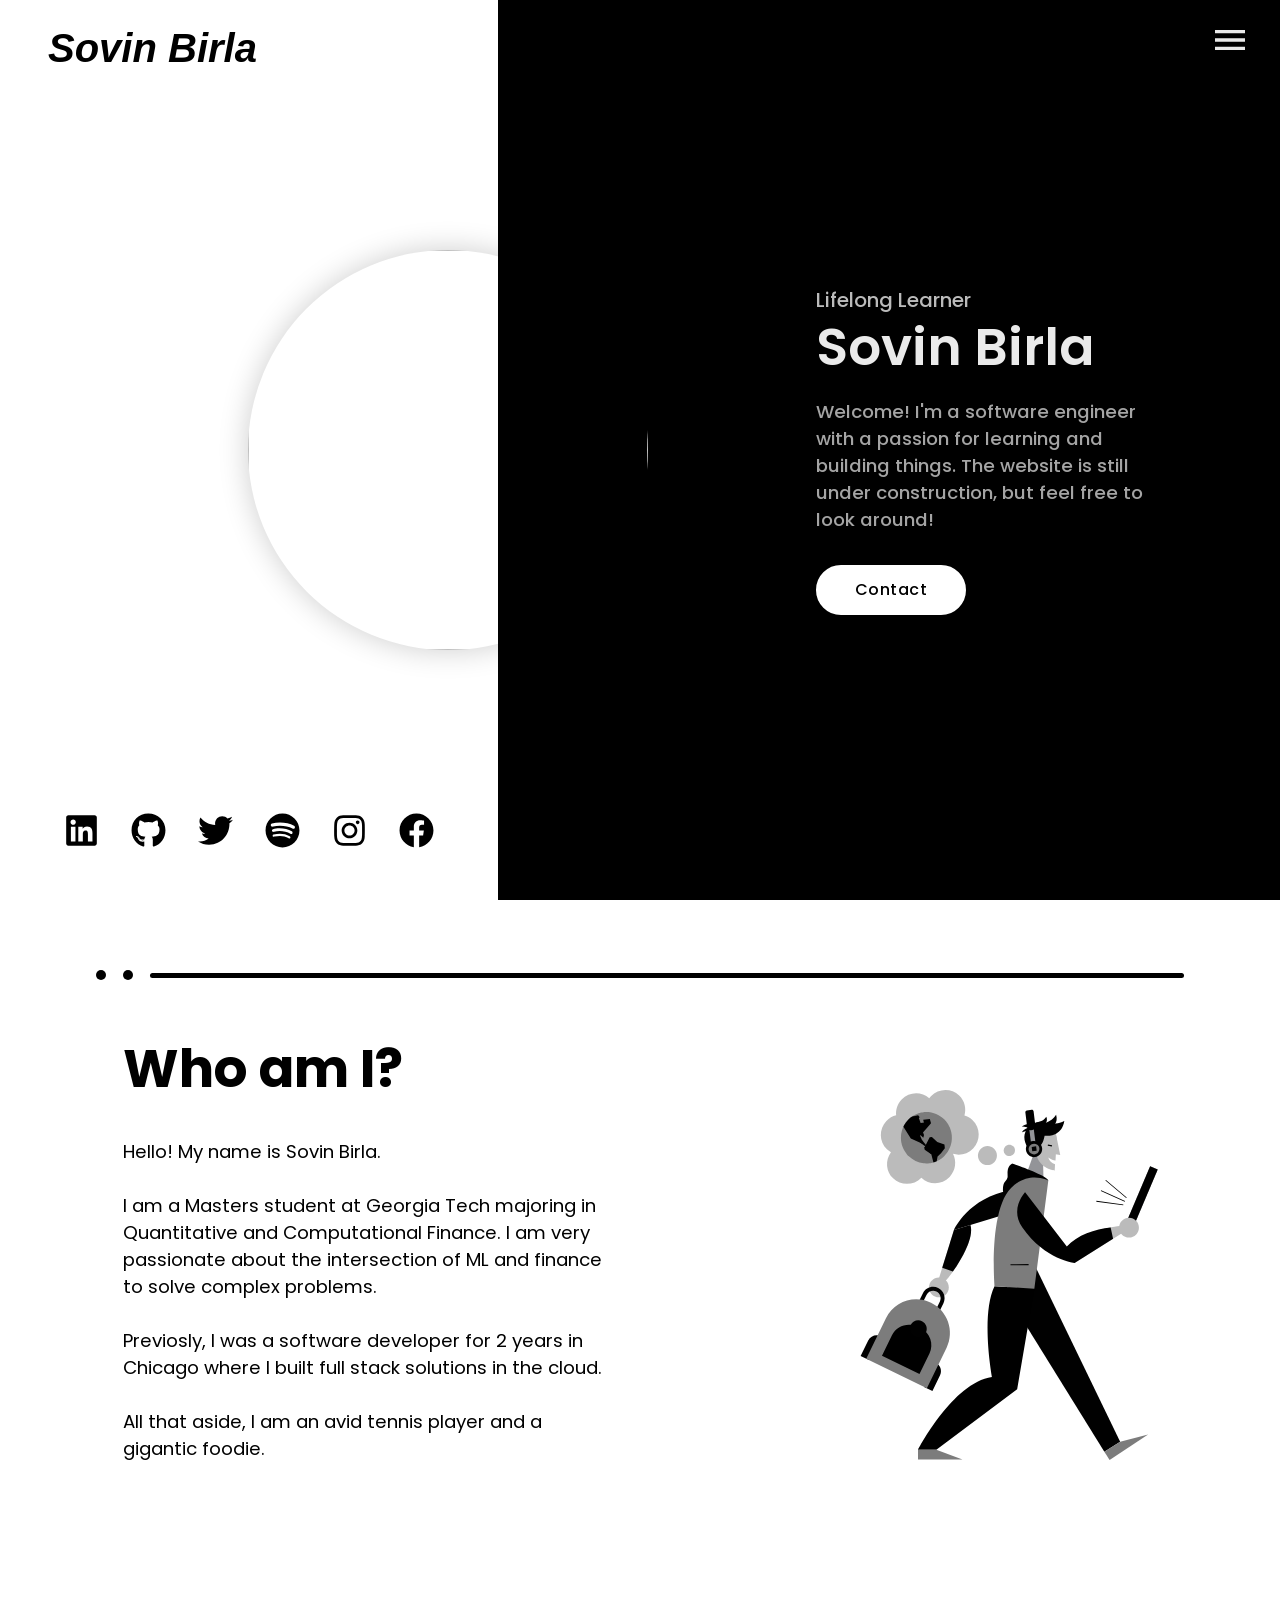
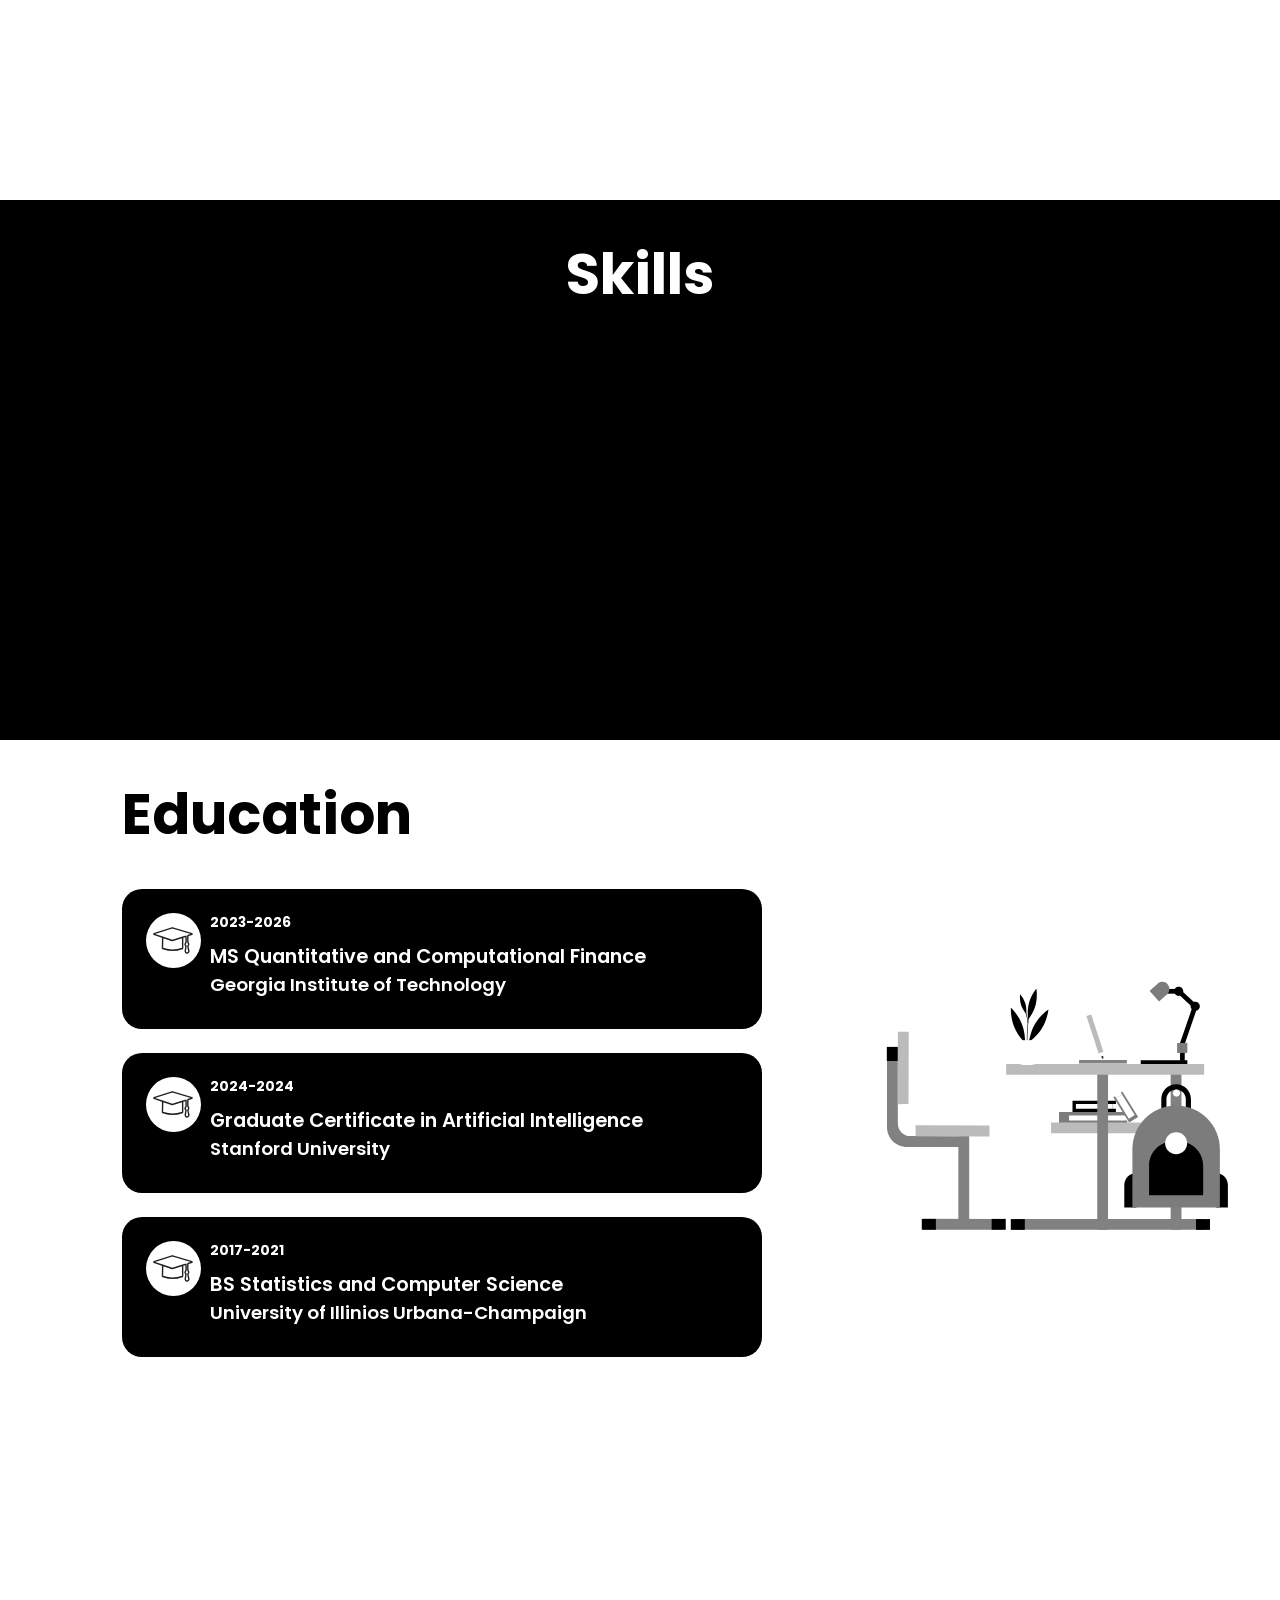
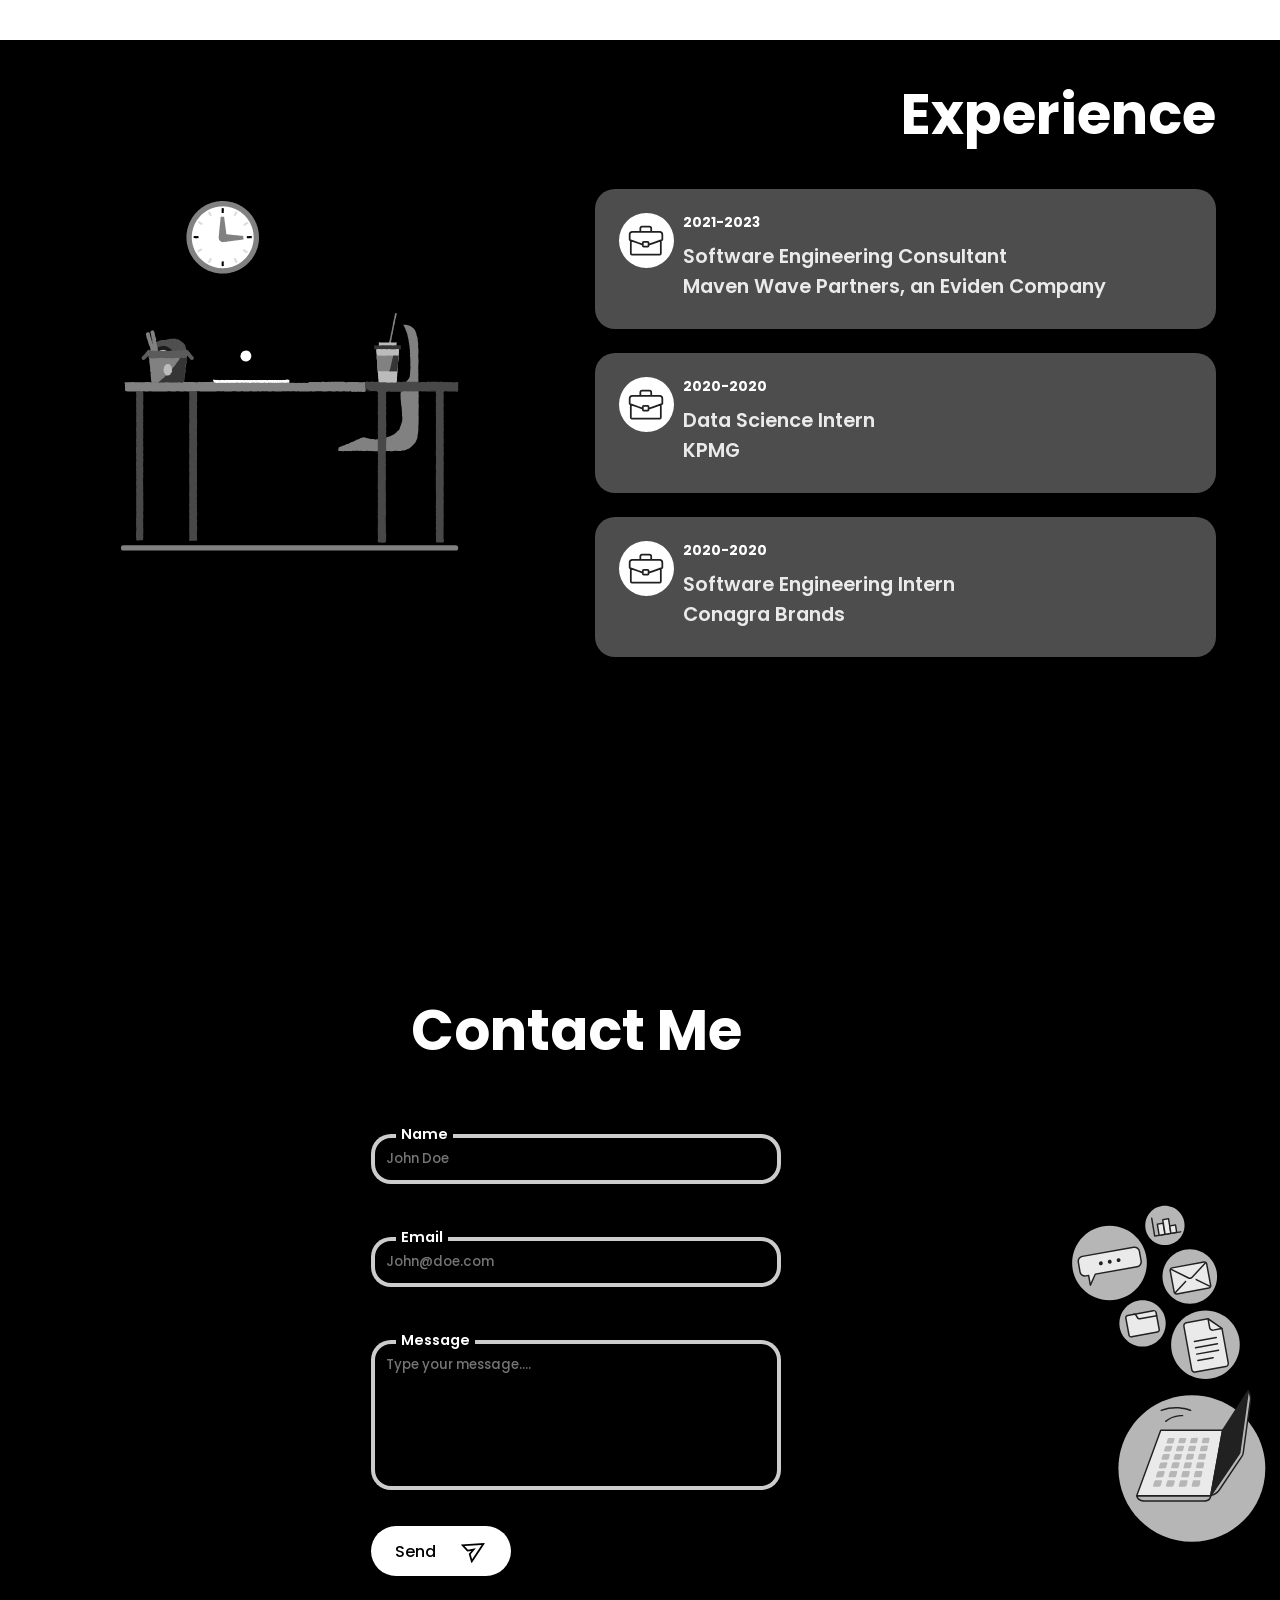
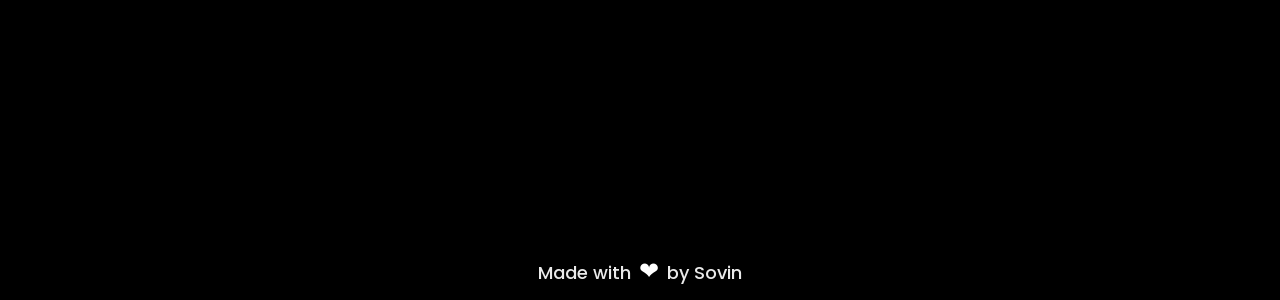
==== commit d9d00f95: "Updates" ====
--- a/index.html
+++ b/index.html
@@ -1 +1 @@
-<!doctype html><html lang="en"><head><meta charset="utf-8"/><link rel="icon" href="/SKB.png"/><meta name="viewport" content="width=device-width,initial-scale=1"/><meta name="theme-color" content="#000000"/><meta name="description" content="Sovin Birla's Website"/><link rel="apple-touch-icon" href="/SKB.png"/><link rel="manifest" href="/manifest.json"/><meta name="description" content="Use Developer Portfolio and create your own personalised portfolio today! With multiple themes to choose from, our easily customisable, user friendly website is designed to cater to developers and freelancers alike."/><meta property="og:image" content="Developer Portfolio"><meta property="og:site_name" content="Developer Portfolio"/><meta property="og:title" content="Developer Portfolio"/><meta property="og:url" content="https://dev-portfolio-template.netlify.app/"/><meta property="og:type" content="website"/><meta property="og:description" content="Use Developer Portfolio and create your own personalised portfolio today! With multiple themes to choose from, our easily customisable, user friendly website is designed to cater to developers and freelancers alike."/><meta itemprop="name" content="Developer Portfolio"/><meta itemprop="url" content="https://dev-portfolio-template.netlify.app/"/><meta itemprop="description" content="Use Developer Portfolio and create your own personalised portfolio today! With multiple themes to choose from, our easily customisable, user friendly website is designed to cater to developers and freelancers alike."/><meta itemprop="thumbnailUrl" content=""/><meta name="twitter:url" content="https://dev-portfolio-template.netlify.app/"/><meta name="twitter:title" content="Developer Portfolio"><meta name="twitter:description" content="Use Developer Portfolio and create your own personalised portfolio today! With multiple themes to choose from, our easily customisable, user friendly website is designed to cater to developers and freelancers alike."><meta name="twitter:card" content="summary"/><title>Sovin Kumar Birla</title><link href="/static/css/2.7b8a7a4e.chunk.css" rel="stylesheet"><link href="/static/css/main.0720a91f.chunk.css" rel="stylesheet"></head><body><noscript>You need to enable JavaScript to run this app.</noscript><div id="root"></div><script>!function(e){function r(r){for(var n,i,a=r[0],l=r[1],c=r[2],p=0,s=[];p<a.length;p++)i=a[p],Object.prototype.hasOwnProperty.call(o,i)&&o[i]&&s.push(o[i][0]),o[i]=0;for(n in l)Object.prototype.hasOwnProperty.call(l,n)&&(e[n]=l[n]);for(f&&f(r);s.length;)s.shift()();return u.push.apply(u,c||[]),t()}function t(){for(var e,r=0;r<u.length;r++){for(var t=u[r],n=!0,a=1;a<t.length;a++){var l=t[a];0!==o[l]&&(n=!1)}n&&(u.splice(r--,1),e=i(i.s=t[0]))}return e}var n={},o={1:0},u=[];function i(r){if(n[r])return n[r].exports;var t=n[r]={i:r,l:!1,exports:{}};return e[r].call(t.exports,t,t.exports,i),t.l=!0,t.exports}i.e=function(e){var r=[],t=o[e];if(0!==t)if(t)r.push(t[2]);else{var n=new Promise((function(r,n){t=o[e]=[r,n]}));r.push(t[2]=n);var u,a=document.createElement("script");a.charset="utf-8",a.timeout=120,i.nc&&a.setAttribute("nonce",i.nc),a.src=function(e){return i.p+"static/js/"+({}[e]||e)+"."+{3:"e921fa1f"}[e]+".chunk.js"}(e);var l=new Error;u=function(r){a.onerror=a.onload=null,clearTimeout(c);var t=o[e];if(0!==t){if(t){var n=r&&("load"===r.type?"missing":r.type),u=r&&r.target&&r.target.src;l.message="Loading chunk "+e+" failed.\n("+n+": "+u+")",l.name="ChunkLoadError",l.type=n,l.request=u,t[1](l)}o[e]=void 0}};var c=setTimeout((function(){u({type:"timeout",target:a})}),12e4);a.onerror=a.onload=u,document.head.appendChild(a)}return Promise.all(r)},i.m=e,i.c=n,i.d=function(e,r,t){i.o(e,r)||Object.defineProperty(e,r,{enumerable:!0,get:t})},i.r=function(e){"undefined"!=typeof Symbol&&Symbol.toStringTag&&Object.defineProperty(e,Symbol.toStringTag,{value:"Module"}),Object.defineProperty(e,"__esModule",{value:!0})},i.t=function(e,r){if(1&r&&(e=i(e)),8&r)return e;if(4&r&&"object"==typeof e&&e&&e.__esModule)return e;var t=Object.create(null);if(i.r(t),Object.defineProperty(t,"default",{enumerable:!0,value:e}),2&r&&"string"!=typeof e)for(var n in e)i.d(t,n,function(r){return e[r]}.bind(null,n));return t},i.n=function(e){var r=e&&e.__esModule?function(){return e.default}:function(){return e};return i.d(r,"a",r),r},i.o=function(e,r){return Object.prototype.hasOwnProperty.call(e,r)},i.p="/",i.oe=function(e){throw console.error(e),e};var a=this["webpackJsonpdeveloper-portfolio"]=this["webpackJsonpdeveloper-portfolio"]||[],l=a.push.bind(a);a.push=r,a=a.slice();for(var c=0;c<a.length;c++)r(a[c]);var f=l;t()}([])</script><script src="/static/js/2.84fc258b.chunk.js"></script><script src="/static/js/main.8db5546e.chunk.js"></script></body></html>+<!doctype html><html lang="en"><head><meta charset="utf-8"/><link rel="icon" href="/SKB.png"/><meta name="viewport" content="width=device-width,initial-scale=1"/><meta name="theme-color" content="#000000"/><meta name="description" content="Sovin Birla's Website"/><link rel="apple-touch-icon" href="/SKB.png"/><link rel="manifest" href="/manifest.json"/><meta name="description" content="Use Developer Portfolio and create your own personalised portfolio today! With multiple themes to choose from, our easily customisable, user friendly website is designed to cater to developers and freelancers alike."/><meta property="og:image" content="Developer Portfolio"><meta property="og:site_name" content="Developer Portfolio"/><meta property="og:title" content="Developer Portfolio"/><meta property="og:url" content="https://dev-portfolio-template.netlify.app/"/><meta property="og:type" content="website"/><meta property="og:description" content="Use Developer Portfolio and create your own personalised portfolio today! With multiple themes to choose from, our easily customisable, user friendly website is designed to cater to developers and freelancers alike."/><meta itemprop="name" content="Developer Portfolio"/><meta itemprop="url" content="https://dev-portfolio-template.netlify.app/"/><meta itemprop="description" content="Use Developer Portfolio and create your own personalised portfolio today! With multiple themes to choose from, our easily customisable, user friendly website is designed to cater to developers and freelancers alike."/><meta itemprop="thumbnailUrl" content=""/><meta name="twitter:url" content="https://dev-portfolio-template.netlify.app/"/><meta name="twitter:title" content="Developer Portfolio"><meta name="twitter:description" content="Use Developer Portfolio and create your own personalised portfolio today! With multiple themes to choose from, our easily customisable, user friendly website is designed to cater to developers and freelancers alike."><meta name="twitter:card" content="summary"/><title>Sovin Kumar Birla</title><link href="/static/css/2.7b8a7a4e.chunk.css" rel="stylesheet"><link href="/static/css/main.b1294ad6.chunk.css" rel="stylesheet"></head><body><noscript>You need to enable JavaScript to run this app.</noscript><div id="root"></div><script>!function(e){function r(r){for(var n,i,a=r[0],l=r[1],c=r[2],p=0,s=[];p<a.length;p++)i=a[p],Object.prototype.hasOwnProperty.call(o,i)&&o[i]&&s.push(o[i][0]),o[i]=0;for(n in l)Object.prototype.hasOwnProperty.call(l,n)&&(e[n]=l[n]);for(f&&f(r);s.length;)s.shift()();return u.push.apply(u,c||[]),t()}function t(){for(var e,r=0;r<u.length;r++){for(var t=u[r],n=!0,a=1;a<t.length;a++){var l=t[a];0!==o[l]&&(n=!1)}n&&(u.splice(r--,1),e=i(i.s=t[0]))}return e}var n={},o={1:0},u=[];function i(r){if(n[r])return n[r].exports;var t=n[r]={i:r,l:!1,exports:{}};return e[r].call(t.exports,t,t.exports,i),t.l=!0,t.exports}i.e=function(e){var r=[],t=o[e];if(0!==t)if(t)r.push(t[2]);else{var n=new Promise((function(r,n){t=o[e]=[r,n]}));r.push(t[2]=n);var u,a=document.createElement("script");a.charset="utf-8",a.timeout=120,i.nc&&a.setAttribute("nonce",i.nc),a.src=function(e){return i.p+"static/js/"+({}[e]||e)+"."+{3:"e921fa1f"}[e]+".chunk.js"}(e);var l=new Error;u=function(r){a.onerror=a.onload=null,clearTimeout(c);var t=o[e];if(0!==t){if(t){var n=r&&("load"===r.type?"missing":r.type),u=r&&r.target&&r.target.src;l.message="Loading chunk "+e+" failed.\n("+n+": "+u+")",l.name="ChunkLoadError",l.type=n,l.request=u,t[1](l)}o[e]=void 0}};var c=setTimeout((function(){u({type:"timeout",target:a})}),12e4);a.onerror=a.onload=u,document.head.appendChild(a)}return Promise.all(r)},i.m=e,i.c=n,i.d=function(e,r,t){i.o(e,r)||Object.defineProperty(e,r,{enumerable:!0,get:t})},i.r=function(e){"undefined"!=typeof Symbol&&Symbol.toStringTag&&Object.defineProperty(e,Symbol.toStringTag,{value:"Module"}),Object.defineProperty(e,"__esModule",{value:!0})},i.t=function(e,r){if(1&r&&(e=i(e)),8&r)return e;if(4&r&&"object"==typeof e&&e&&e.__esModule)return e;var t=Object.create(null);if(i.r(t),Object.defineProperty(t,"default",{enumerable:!0,value:e}),2&r&&"string"!=typeof e)for(var n in e)i.d(t,n,function(r){return e[r]}.bind(null,n));return t},i.n=function(e){var r=e&&e.__esModule?function(){return e.default}:function(){return e};return i.d(r,"a",r),r},i.o=function(e,r){return Object.prototype.hasOwnProperty.call(e,r)},i.p="/",i.oe=function(e){throw console.error(e),e};var a=this["webpackJsonpdeveloper-portfolio"]=this["webpackJsonpdeveloper-portfolio"]||[],l=a.push.bind(a);a.push=r,a=a.slice();for(var c=0;c<a.length;c++)r(a[c]);var f=l;t()}([])</script><script src="/static/js/2.db58ac66.chunk.js"></script><script src="/static/js/main.cecd2d35.chunk.js"></script></body></html>
--- a/static/css/main.b1294ad6.chunk.css
+++ b/static/css/main.b1294ad6.chunk.css
@@ -0,0 +1,2 @@
+@import url(https://fonts.googleapis.com/css2?family=Poppins:wght@100;200;300;400;500;600;700;800&display=swap);@import url(https://fonts.googleapis.com/css2?family=Big+Shoulders+Text:wght@100;300;400;500;600;700&display=swap);@import url(https://fonts.googleapis.com/css2?family=Roboto:wght@100;300;400;500;700&display=swap" rel="stylesheet);@import url(https://fonts.googleapis.com/css2?family=Noto+Sans+TC:wght@100;300;400;500;700&display=swap);@import url(https://fonts.googleapis.com/css2?family=Montserrat:ital,wght@0,100;0,200;0,300;0,400;0,500;0,700;0,800;0,900;1,100;1,200;1,300;1,400&display=swap);@import url(https://fonts.googleapis.com/css2?family=Raleway:ital,wght@0,100;0,200;0,300;0,400;0,500;0,600;0,700;0,800;1,100;1,200&display=swap);@import url(https://fonts.googleapis.com/css2?family=Caveat:wght@400;500;600&display=swap);@font-face{font-family:"BestermindRegular";src:url(/static/media/BestermindRegular.e58a1922.ttf);src:url(/static/media/BestermindRegular.e58a1922.ttf) format("embedded-opentype"),url(/static/media/BestermindRegular.e58a1922.ttf) format("truetype"),}*{margin:0;box-sizing:border-box}a{text-decoration:none}::-webkit-scrollbar{width:10px;height:10px}::-webkit-scrollbar-track{background:#555}::-webkit-scrollbar-thumb{background:#555;border-radius:10px;-webkit-transition:.3s;transition:.3s}img{-webkit-touch-callout:none;-webkit-user-select:none;user-select:none}@media screen and (max-width:400px){body{overflow-x:hidden}}@media only screen and (min-device-width:320px) and (max-device-width:480px) and (-webkit-device-pixel-ratio:2) and (device-aspect-ratio:2/3){body{overflow-x:hidden}}.navbar{height:6.5rem;position:absolute;background-color:initial;z-index:99;justify-content:center}.navbar,.navbar--container{display:flex;align-items:center;width:100%}.navbar--container{justify-content:space-between;padding:0 3rem;margin-top:1rem;position:fixed;top:10px}.navbar--container>h1{font-family:"Copperplate",sans-serif;font-weight:700;font-style:italic;color:var(--primary-2);font-size:2.5rem;-webkit-user-select:none;user-select:none}.navLink--container{margin-top:5rem}.drawer>.MuiBackdrop-root{background:rgba(33,33,33,.15)!important;-webkit-backdrop-filter:blur(20px)!important;backdrop-filter:blur(20px)!important}@media (max-width:1100px){.navbar--container{padding:0 2rem}.nav-menu,.navbar--container>h1{font-size:2.2rem}.nav-menu{margin-top:-1.5rem}}@media (max-width:800px){.navLink--container{margin-top:3rem}}@media (max-width:600px){.nav-menu{color:var(--primary-2)}.navbar--container>h1{font-size:2rem}.nav-menu:hover{color:var(--primary-2)}.MuiDrawer-paper{border-radius:0!important}}@media only screen and (min-device-width:320px) and (max-device-width:480px) and (-webkit-device-pixel-ratio:2) and (device-aspect-ratio:2/3){.navbar{height:5rem}.navbar--container{padding:0 1rem;margin-top:0}.navbar--container>h1{font-size:1.5rem}}.footer{font-family:"var(--primaryFont)",sans-serif;height:60px;width:100%;display:flex;justify-content:center;align-items:center}.footer p{font-weight:500;font-family:var(--primaryFont);font-size:18px}.footer p span{font-size:24px}.landing{height:100vh;width:100%;justify-content:center}.landing--container{display:flex;align-items:center;justify-content:center;height:100%;position:relative}.landing--img{--img-size:400px;position:absolute;left:35%;transform:translateX(-50%);width:var(--img-size);height:var(--img-size);object-fit:cover;border-radius:50%;box-shadow:0 0 30px rgba(0,0,0,.2);transition:opacity .3s}.landing--container-left{flex:35% 1;height:100%;align-items:flex-end}.landing--container-left,.lcl--content{display:flex;justify-content:flex-start}.lcl--content{margin:3rem;width:100%;align-items:center}.landing--social{font-size:35px;margin:0 1rem;transition:transform .5s}.landing--social:hover{transform:scale(1.2)}.landing--container-right{flex:65% 1;height:100%;background-color:#eaeaea;display:flex;flex-direction:column;align-items:center;justify-content:center}.lcr--content{width:45%;margin-right:7rem;margin-inline-start:auto;font-family:var(--primaryFont);font-style:normal}.lcr--content h6{font-weight:500;font-size:1.25rem;margin-bottom:-.85rem;opacity:.8}.lcr--content h1{font-weight:600;font-size:3.25rem;line-height:110%;margin:1rem 0}.lcr--content p{margin-top:1.45rem;font-weight:500;font-size:1.15rem;opacity:.7}.lcr-buttonContainer{margin-top:2rem;width:350px;display:flex;align-items:center;justify-content:space-between;font-family:"var(--primaryFont)",sans-serif}@media (max-width:1100px){.landing--img{--img-size:350px}.lcl--content{margin:2rem}.lcr--content h6{font-size:1.1rem}.lcr--content h1{font-size:3rem}.lcr--content p{margin-top:.3rem;margin-bottom:1rem;font-weight:500;font-size:1rem}.lcr-buttonContainer{margin-top:1rem;flex-direction:column;width:200px;height:120px;align-items:flex-start}}@media (max-width:900px){.landing--img{--img-size:300px}.landing--social{font-size:30px}.lcr--content{width:60%;margin-top:10%;margin-right:6%}.lcr-buttonContainer{margin-top:1rem;flex-direction:column;width:200px;height:120px;align-items:flex-start}.lcr-buttonContainer button:nth-child(2){display:none}}@media (max-width:600px){.landing--container{flex-direction:column;justify-content:space-between}.landing--img{--img-size:200px;left:50%;top:30%;border:8px solid #eaeaea;transform:translate(-50%,-50%)}.landing--container-left{flex:initial;width:100%;height:30%}.landing--social{display:none}.landing--container-right{box-sizing:border-box;flex:initial;height:70%;width:100%;background-color:#eaeaea;align-items:center;justify-content:center;padding:0 2rem}.lcr--content{margin-top:20%;margin-right:0;width:100%}.lcr--content h6{font-size:1rem;text-align:center}.lcr--content h1{font-size:2.5rem;text-align:center}.lcr--content p{font-size:.95rem;text-align:center;margin:0 auto;width:90%}.lcr-buttonContainer{margin:0 auto;display:flex;align-items:center;justify-content:center}.lcr-buttonContainer button{margin-top:-20%}}@media (max-width:500px){.lcr--content{margin-top:35%}}@media (max-width:370px){.lcr--content{margin-top:60%}}@media only screen and (min-device-width:320px) and (max-device-width:480px) and (-webkit-device-pixel-ratio:2) and (device-aspect-ratio:2/3){.landing{height:100%}.landing--img{--img-size:150px;left:50%;top:20%}}.about{min-height:100vh;position:relative}.about .line-styling{position:absolute;top:50px;left:50%;transform:translateX(-50%);height:50px;width:85%;display:flex;align-items:center;justify-content:space-between}.about .line-styling .style-circle{width:10px;height:10px;border-radius:50%}.about .line-styling .style-line{width:95%;height:5px;border-radius:10px}.about-body{flex-direction:row;align-items:center;justify-content:space-around;padding-top:8rem}.about-body,.about-description{display:flex;height:-moz-fit-content;height:fit-content}.about-description{flex-direction:column;align-items:flex-start;justify-content:space-evenly;flex:0.5 1;width:100%}.about-description>h2{margin-bottom:40px;font-size:3.5rem;font-family:var(--primaryFont)}.about-description>p{font-size:1.25rem;color:#e0d9d9;font-family:var(--primaryFont)}.about-img{margin-top:40px;pointer-events:none}.about-img>img{width:380px;flex:0.5 1}@media (min-width:992px) and (max-width:1380px){.about-description>h2{font-size:3.3rem;margin-bottom:30px}.about-description>p{font-size:1.15rem}.about-img>img{width:300px}}@media screen and (max-width:992px){.about .line-styling{top:20px}.about-body{padding-top:2rem;display:flex;flex-direction:column-reverse;align-items:center;justify-content:space-evenly}.about-description{flex:0.6 1;box-sizing:border-box;padding:20px}.about-description>h2{font-size:3rem;margin-bottom:20px}.about-description>p{font-size:1.1rem}.about-img>img{width:250px;flex:0.4 1}}@media screen and (max-width:800px){.about .line-styling .style-circle{width:8px;height:8px;border-radius:50%}.about-description>h2{align-self:center}}@media screen and (max-width:600px){.about .line-styling .style-circle{width:5px;height:5px;border-radius:50%}.about .line-styling .style-line{width:93%;height:3px;border-radius:10px}.about-description>h2{font-size:2.5rem}.about-description>p{font-size:.95rem}.about-img>img{width:200px}}.skills{flex-direction:column;justify-content:flex-start;min-height:60vh;padding:2.5rem 2rem 2rem}.skills,.skillsHeader{display:flex;align-items:center}.skillsHeader{justify-content:center}.skillsHeader h2{font-family:var(--primaryFont);font-style:normal;font-weight:700;font-size:3.5rem;text-align:center}.skillsContainer{display:flex;align-items:center;justify-content:center;width:100%;margin-top:3.5rem;padding:0 2rem}.skill--scroll{width:100%;margin:0 2rem}.skill--box{background:#fafafa;box-shadow:0 10px 20px rgba(0,0,0,.12);border-radius:10px;width:160px;height:160px;margin:1.5rem;display:flex;flex-direction:column;align-items:center;justify-content:center;padding:2rem 1rem;transition:.3s ease-in-out}.skill--box:hover{transform:scale(1.15)}.skill--box>img{height:50px;pointer-events:none}.skill--box h3{font-family:Big Shoulders Text;font-style:normal;font-weight:500;font-size:22px;text-align:center;margin-top:1rem}.marquee{padding:3rem 0}@media (min-width:992px) and (max-width:1380px){.skills{padding:2rem 1rem 1rem}.skillsContainer{padding:1.5rem;margin-top:1.5rem}}@media screen and (max-width:992px){.skills{padding:1rem;min-height:100%}.skillsContainer{padding:1rem;margin:1rem 0}.skillsHeader h2{font-size:3.2rem}.skill--box{width:150px;height:150px;margin:1.2rem;padding:2rem 1rem}.skill--box>img{height:45px}.skill--box h3{font-size:20px;margin-top:1rem}}@media screen and (max-width:800px){.skills,.skillsContainer{padding:.5rem}.skillsHeader h2{font-size:3rem}.skill--scroll{width:100%;margin:0}}@media screen and (max-width:600px){.skill--box{width:135px;height:135px;margin:1.2rem;padding:2rem 1rem}.skill--box>img{height:40px}.skillsHeader h2{font-size:2.5rem}.skill--box h3{font-size:18px;margin-top:1rem}}.testimonials{font-family:var(--primaryFont);height:100vh;display:flex;flex-direction:column;align-items:center;justify-content:center;overflow:hidden}.slick-slider{height:100%!important;width:100%}.slick-initialized,.slick-list{overflow:hidden}.slick-list{position:relative;display:block;margin:0;padding:0;width:100%}.slick-dots{position:relative!important;bottom:1rem!important}.testimonials--header h1{font-style:normal;font-weight:700;font-size:3.5rem;text-align:center}.testimonials--body{display:flex;flex-direction:column;align-items:center;text-align:center;width:95%;margin-top:1rem;position:relative}.testimonials--body .quote{font-size:4rem;position:absolute;z-index:10;transform:translateY(50%);opacity:.5}.testimonials--body button{position:absolute;top:50%;transform:translateY(-50%);width:60px;height:60px;border-radius:50%;-webkit-appearance:none;appearance:none;outline:none;border:none;display:flex;align-items:center;justify-content:center;font-size:1.6rem}.testimonials--body .prevBtn{left:5%;cursor:pointer}.testimonials--body .nextBtn{right:5%;cursor:pointer}.testimonials--slider{display:flex;flex-direction:column;align-items:center;text-align:center;width:70%}.single--testimony{padding:2rem;height:500px;position:relative}.single--testimony,.testimonials--container{width:100%;display:flex;flex-direction:column;align-items:center;justify-content:center}.testimonials--container{height:100%}.review--img{margin:0 auto;width:100px;height:100px;border-radius:50%;z-index:3;transform:translateY(50%);box-shadow:0 0 5px rgba(0,0,0,.2);display:flex;align-items:center;justify-content:center}.review--img img{width:90px}.review--content{margin:0 auto;width:90%;height:250px;border-radius:200px;box-sizing:border-box;padding:60px 40px 30px;display:flex;flex-direction:column;align-items:center;justify-content:center}.review--content p{font-style:italic;font-weight:300;width:80%}.review--content h1{font-size:1.5rem;font-weight:600;margin-top:10px}.review--content h4{font-size:1rem;font-weight:500}@media (max-width:992px){.testimonials{height:100%;padding-bottom:2rem}.testimonials--header h1{font-size:3rem;margin-top:1.75rem}.testimonials--body .quote{font-size:3.5rem}.review--content{border-radius:50px}}@media (max-width:768px){.testimonials--header h1{font-size:2.5rem}.testimonials--body{width:100%}.testimonials--body button{display:none}.testimonials--slider{width:90%}.review--content{border-radius:50px}}@media (max-width:576px){.review--img{margin:initial;align-self:flex-start}.review--content{border-radius:20px;min-height:300px}.review--content p{font-size:.9rem;width:90%}.review--content h1{font-size:1.3rem}.review--content h4{font-size:.9rem}}@media (max-width:360px){.testimonials--header h1{font-size:2.2rem}.testimonials--body .quote{font-size:3rem}.testimonials--slider{width:100%}.review--img{width:80px;height:80px}.review--img img{width:70px}.review--content{min-height:350px}}.blog{flex-direction:column;justify-content:flex-start;min-height:100vh;padding:2rem;overflow-x:hidden}.blog,.blog--header{display:flex;align-items:center}.blog--header{justify-content:center;width:100%;margin:1rem}.blog--header h1{margin-bottom:40px;font-size:3.5rem;font-family:var(--primaryFont)}.blog--body{flex-direction:column}.blog--body,.blog--bodyContainer{width:100%;display:flex;align-items:center;justify-content:center}.blog--bodyContainer{grid-gap:4.5rem;gap:4.5rem}.blog--viewAll{width:100%;margin-top:1rem;padding:2rem;display:flex;align-items:center;justify-content:flex-end}.blog--viewAll a button{outline:none;border:none;width:150px;height:48px;display:flex;align-items:center;justify-content:space-between;text-transform:inherit;border-radius:45px;font-size:1.05rem;font-family:var(--primaryFont);font-weight:500;padding-left:1.5rem;cursor:pointer}@media screen and (max-width:992px){.blog--bodyContainer{display:flex;flex-direction:column;align-items:center;justify-content:center;width:100%}}@media screen and (max-width:800px){.blog--header h1{font-size:3rem;margin-bottom:30px}}@media screen and (max-width:600px){.blog--header h1{font-size:2.5rem;margin-bottom:20px}.blog--viewAll{position:relative;margin-top:2.5rem}.blog--viewAll a{position:absolute;left:50%;transform:translateX(-50%)}}.singleBlog{height:420px;width:320px;display:flex;flex-direction:column;align-items:center;justify-content:baseline;border-radius:5px}.singleBlog--image{height:50%;overflow:hidden}.singleBlog--image,.singleBlog--image>img{width:100%;border-top-left-radius:5px;border-top-right-radius:5px}.singleBlog--image>img{object-fit:cover;height:100%;transition:transform 1s,filter 2s ease-in-out;filter:blur(1px);transform:scale(1)}.singleBlog:hover>.singleBlog--image>img{filter:grayscale(0);transform:scale(1.1)}.singleBlog--body{padding:1rem}.singleBlog--body p{font-family:var(--primaryFont);font-weight:600;font-size:13px;margin-bottom:.65rem}.singleBlog--body h3{font-family:var(--primaryFont);margin-bottom:.55rem;font-size:19px;line-height:115%}.singleBlog--body h6{font-family:"Noto Sans TC",sans-serif;font-size:15px;line-height:139%;font-weight:500;opacity:.9}@media (min-width:992px) and (max-width:1380px){.singleBlog{height:430px}}@media screen and (max-width:992px){.singleBlog{height:450px;background-color:#abf0f0;margin:2rem 0;display:flex;flex-direction:column;align-items:center;justify-content:baseline}}@media screen and (max-width:800px){.singleBlog{height:450px;margin:1rem auto}}@media screen and (max-width:700px){.singleBlog{height:450px;margin:1rem auto}}@media screen and (max-width:600px){.singleBlog{height:450px;width:300px;margin:1rem 0}.singleBlog--image>img{filter:blur(0)}}@media screen and (max-width:320px){.singleBlog{transform:scale(.9)}}.education{min-height:100vh}.education-body{flex-direction:row;align-items:center;color:rgba(62,195,55,.702)}.education-body,.education-description{display:flex;justify-content:center;width:100%}.education-description{flex:0.65 1;padding:2rem;flex-direction:column;align-items:flex-start;margin-left:7%}.education-description>h1{font-size:3.5rem;font-family:var(--primaryFont);margin-bottom:2rem}.education-card{display:flex;flex-direction:row;align-items:flex-start;justify-content:flex-start;width:90%;height:140px;padding:1.5rem;border-radius:20px;margin-bottom:1.5rem;transition:background-color .2s ease-in-out}.educard-img{border-radius:50%;width:55px;height:55px;display:flex;align-items:center;justify-content:center;flex-shrink:0}.educard-img>img{width:40px}.education-details{margin-left:.6rem}.education-details>h6{font-family:var(--primaryFont);font-size:.85rem;font-weight:700;margin-bottom:.5rem}.education-details>h4{font-size:1.225rem}.education-details>h4,.education-details>h5{font-family:var(--primaryFont);font-weight:600}.education-details>h5{font-size:1.15rem}.education-image{box-sizing:border-box;padding:1rem;flex:0.35 1;margin-top:1rem;pointer-events:none}.education-image>img{width:100%}@media screen and (max-width:992px){.education{min-height:100%}.education-image{display:none}.education-description{flex:1 1;margin:auto}.education-description>h1{font-size:3.2rem}.education-card{width:100%;padding:1.5rem;margin-bottom:1.5rem}}@media screen and (max-width:800px){.education-description>h1{font-size:3rem;margin-bottom:2rem;align-self:center}.education-description{padding:1rem}.education-card{padding:1rem;margin-bottom:1.5rem;height:130px}.educard-img{border-radius:50%;width:45px;height:45px}.educard-img>img{width:30px}.education-details>h6{font-size:.85rem;margin-bottom:.45rem}.education-details>h4{font-size:1.125rem;line-height:126%}.education-details>h5{font-size:1.05rem;line-height:126%}}@media screen and (max-width:600px){.education-description>h1{font-size:2.5rem}}.experience{min-height:100vh}.experience-body{flex-direction:row;align-items:center}.experience-body,.experience-description{display:flex;justify-content:center;width:100%}.experience-description{flex:0.65 1;padding:2rem;flex-direction:column;align-items:flex-end;margin-right:2rem}.experience-description>h1{font-size:3.5rem;font-family:var(--primaryFont);margin-bottom:2rem}.experience-card{display:flex;flex-direction:row;align-items:flex-start;justify-content:flex-start;width:90%;height:140px;padding:1.5rem;border-radius:20px;margin-bottom:1.5rem;transition:background-color .2s ease-in-out}.expcard-img{border-radius:50%;width:55px;height:55px;display:flex;align-items:center;justify-content:center;flex-shrink:0}.expcard-img>img{width:36px;pointer-events:none}.experience-details{margin-left:.6rem}.experience-details>h6{font-family:var(--primaryFont);font-size:.85rem;font-weight:700;margin-bottom:.5rem}.experience-details>h4{font-size:1.225rem}.experience-details>h4,.experience-details>h5{font-family:var(--primaryFont);font-weight:600}.experience-details>h5{font-size:1.15rem}.experience-image{box-sizing:border-box;padding:1rem;flex:0.35 1;margin-left:7%;margin-top:1rem;pointer-events:none}.experience-image>img{width:100%;pointer-events:none}@media screen and (max-width:992px){.experience{min-height:100%}.experience-image{display:none}.experience-description{flex:1 1;margin:auto}.experience-description>h1{font-size:3.2rem}.experience-card{width:100%;padding:1.5rem;margin-bottom:1.5rem}}@media screen and (max-width:800px){.experience-description>h1{font-size:3rem;margin-bottom:2rem;align-self:center}.experience-description{padding:1rem}.experience-card{padding:1rem;margin-bottom:1.5rem;height:130px}.expcard-img{border-radius:50%;width:45px;height:45px}.expcard-img>img{width:30px}.experience-details>h6{font-size:.85rem;margin-bottom:.45rem}.experience-details>h4{font-size:1.125rem;line-height:126%}.experience-details>h5{font-size:1.05rem;line-height:126%}}@media screen and (max-width:600px){.experience-description>h1{font-size:2.5rem}}.contacts{min-height:100vh;display:flex;flex-direction:column;align-items:flex-start;justify-content:flex-start;position:relative}.contacts--img{position:absolute;right:30px;width:380px;pointer-events:none}.contacts--container{display:flex;flex-direction:column;align-items:flex-start;justify-content:center;padding:2rem 6rem 3rem;width:100%;height:100%;margin-top:2rem}.contacts--container>h1{font-family:var(--primaryFont);font-size:3.5rem;margin-bottom:2.5rem;text-align:center;width:100%}.contacts-body{display:flex;flex-direction:row;align-items:flex-start;justify-content:center;width:100%}.contacts-form{display:flex;flex:0.4 1;width:100%}.contacts-form form{display:flex;flex-direction:column;align-items:flex-start;justify-content:space-evenly;width:100%}.input-container{width:100%}.form-input{height:50px}.form-input,.form-message{box-sizing:border-box;border-radius:50px;outline:none;margin-bottom:2rem;padding:.7rem;border-radius:20px;width:100%;resize:none}.form-message{height:150px}.submit-btn button{border:none;outline:none;width:140px;height:50px;border-radius:50px;font-weight:500;display:flex;flex-direction:row;align-items:center;justify-content:space-evenly;cursor:pointer}.submit-btn button p{font-size:16px;font-family:var(--primaryFont)}.submit-icon{display:flex;align-items:center;justify-content:center;padding:5px}.send-icon{font-size:25px;transform-origin:center;transform:translate(5px,-3px) rotate(-30deg)}.success-icon{font-size:28px;transition:all .3s ease-in-out .8s}.contacts-details{display:flex;flex-direction:column;align-items:flex-start;justify-content:space-evenly;flex:1 1;box-sizing:border-box;padding-left:7rem;margin-top:1.2rem}.personal-details{display:flex;flex-direction:row;align-items:center;justify-content:flex-start;width:100%;margin-bottom:2.5rem}.personal-details p{margin-left:1.5rem;font-size:18px;line-height:110%;font-weight:500;font-family:var(--primaryFont);width:45%;word-break:break-word}.socialmedia-icons{width:90%;display:flex;flex-wrap:wrap;align-items:center;justify-content:center;grid-gap:1.5rem;gap:1.5rem;margin-top:4rem}@media (min-width:992px) and (max-width:1380px){.contacts--img{position:absolute;right:0;bottom:270px;width:240px}.contacts--container{padding:2rem 4rem;width:90%;margin-top:1rem}}@media screen and (max-width:992px){.contacts--img{display:none}.contacts--container{width:100%;margin-top:1rem}.contacts--container>h1{font-size:3rem;margin:0 0 1.2rem}.contacts-details{padding-left:4rem}.personal-details p{margin-left:1rem;font-size:1rem}}@media screen and (max-width:800px){.contacts--container h1{font-size:3rem;margin-bottom:30px}.contacts--container{padding:2rem;margin-top:0;align-items:center}.contacts-body{display:flex;flex-direction:column;align-items:center}.contacts-form{display:flex;flex:1 1;width:80%}.form-input{margin-bottom:.45rem}.contacts-form form{align-items:flex-end}.contacts-details{padding:1rem;align-items:center;margin-top:2rem}.socialmedia-icons{width:100%;grid-gap:1.5rem;gap:1.5rem;margin-top:2rem}.personal-details{margin-bottom:1.8rem}.personal-details p{margin-left:1.2rem;width:95%}}@media screen and (max-width:600px){.contacts-form{display:flex;flex:1 1;width:100%}.contacts--container h1{font-size:2.5rem;margin-bottom:20px}}@media screen and (max-width:400px){.contacts-details{padding:0;align-items:center;margin-top:2rem}.submit-btn{align-self:center}}@media only screen and (min-device-width:320px) and (max-device-width:480px) and (-webkit-device-pixel-ratio:2) and (device-aspect-ratio:2/3){.contacts-details{padding:0}}@keyframes spin{0%{opacity:1;transform:translate(5px,-3px) rotate(0deg)}to{transform:rotate(359deg)}}@keyframes fly{10%{transform:rotate(0deg)}20%{transform:translateX(-10px)}70%{transform:translateX(60px)}to{transform:translateX(80px)}}.projects{flex-direction:column;justify-content:flex-start;min-height:100vh;overflow-x:hidden;padding:2rem}.projects,.projects--header{display:flex;align-items:center}.projects--header{justify-content:center;width:100%;margin:1rem}.projects--header h1{margin-bottom:40px;font-size:3.5rem;font-family:var(--primaryFont)}.projects--body{flex-direction:column}.projects--body,.projects--bodyContainer{width:100%;display:flex;align-items:center;justify-content:center}.projects--bodyContainer{grid-gap:4.5rem;gap:4.5rem}.projects--viewAll{width:100%;padding:2rem;display:flex;align-items:center;justify-content:flex-end;margin-top:2rem}.projects--viewAll a button{outline:none;border:none;width:150px;height:48px;display:flex;align-items:center;justify-content:space-between;text-transform:inherit;border-radius:45px;font-size:1.05rem;font-family:var(--primaryFont);font-weight:500;padding-left:1.5rem;cursor:pointer}@media screen and (max-width:1200px){.projects--bodyContainer{display:flex;flex-direction:column;align-items:center;justify-content:center;width:100%}}@media screen and (max-width:800px){.projects--header h1{font-size:3rem;margin-bottom:30px}}@media screen and (max-width:600px){.projects--header h1{font-size:2.5rem;margin-bottom:20px}.projects--viewAll{position:relative;margin-top:4rem}.projects--viewAll a{position:absolute;left:50%;transform:translateX(-50%)}}.singleProject{box-shadow:4px 4px 8px rgba(36,3,3,.2);width:550px;margin:auto;height:460px;border-radius:10px;justify-content:center;padding:1.4rem 1rem;position:relative;cursor:pointer;overflow:hidden}.projectContent,.singleProject{display:flex;flex-direction:column;align-items:center}.projectContent{justify-content:space-between;width:100%;height:100%}.projectContent>h2{font-family:var(--primaryFont);font-style:normal;font-weight:600;font-size:1.525rem;line-height:110%;text-align:center}.projectContent>img{width:100%;height:60%;transition:opacity .7s .3s}.singleProject:hover img{opacity:0}.project--showcaseBtn{display:flex;align-items:center;justify-content:space-between;width:100%}.project--showcaseBtn>a{cursor:pointer;text-decoration:none;transition:transform .5s .3s}.singleProject:hover .project--showcaseBtn a:nth-child(2){transform:translateX(-140px) scale(1.1)!important}.singleProject .project--desc{position:absolute;width:95%;height:200px;left:0;top:0;transform:translate(-110%,40%);padding:15px;border-radius:0 20px 20px 0;transition:transform .9s;line-height:110%;display:flex;align-items:center;justify-content:center;font-family:var(--primaryFont)}.singleProject:hover .project--desc{transform:translate(-2%,40%)}.singleProject .project--lang{position:absolute;bottom:20px;right:0;width:140px;font-size:.8rem;display:flex;justify-content:center;grid-gap:.5rem;gap:.5rem;flex-direction:column;border-radius:10px 0 0 10px;transform:translateX(100%);transition:transform .5s .3s;padding:.825rem}.singleProject:hover .project--lang{transform:translateX(0)}.project--lang>span{font-family:var(--primaryFont);font-weight:500;word-break:break-word;line-height:100%}@media screen and (max-width:600px){.singleProject{width:300px}}.services{min-height:100vh;flex-direction:column;justify-content:flex-start;padding:3.7rem}.services,.services-header{display:flex;align-items:center}.services-header{justify-content:center;width:100%}.services-header>h1{margin-bottom:20px;font-size:3.5rem;font-family:var(--primaryFont)}.services-body{display:flex;flex-direction:column;align-items:center;justify-content:flex-start;margin-bottom:2rem}.services-body>p{font-family:var(--primaryFont);font-weight:400;font-size:1.5rem;width:60%;text-align:center;margin-bottom:6rem}.services-bodycontainer{display:flex;align-items:center;justify-content:center;grid-gap:4.5rem;gap:4.5rem;width:100%;flex-wrap:wrap}@media (min-width:992px) and (max-width:1380px){.services{padding:2.7rem}.services-body>p{width:70%}}@media screen and (max-width:992px){.services{padding:1.7rem}.services-body>p{font-size:1.25rem;width:85%;text-align:center;margin-bottom:4rem}.services-bodycontainer{grid-gap:2.5rem;gap:2.5rem}}@media screen and (max-width:800px){.services{padding:1rem}.services-header h1{font-size:3rem;margin-bottom:30px}.services-body>p{font-size:1.05rem;width:95%;text-align:center;margin-bottom:3rem}.services-bodycontainer{grid-gap:2rem;gap:2rem}}@media screen and (max-width:600px){.services{padding:.5rem}.services-header h1{font-size:2.5rem;margin-bottom:20px}.services-body p{width:80%}.services-bodycontainer{grid-gap:1rem;gap:1rem}}.single-service{box-shadow:4px 4px 8px rgba(36,3,3,.2);width:180px;height:180px;border-radius:20px;display:flex;flex-direction:column;align-items:center;justify-content:center;padding:1.4rem;transition:transform .3s ease-in-out}.single-service:hover{transform:scale(1.15)}.service-content{position:relative;height:150px;display:flex;align-items:center;justify-content:center;padding:1rem}.service-icon{position:absolute;top:15%}.service-icon>svg{font-size:2.8rem}.single-service:hover svg{animation:magic .7s ease-in-out both}@keyframes magic{0%,to{transform:translate(0)}25%{transform:translateY(-20px)}50%{transform:translate(0)}75%{transform:translateY(-10px)}}.service-content>h4{position:absolute;top:60%;height:60px;display:flex;align-items:center;justify-content:center;font-family:var(--primaryFont);font-style:normal;font-weight:600;font-size:16px;text-align:center;line-height:110%;color:#000}@media screen and (max-width:800px){.single-service{width:160px;height:160px;padding:1.2rem}.service-icon>svg{font-size:2.5rem}.service-content>h4{font-size:15px}}@media screen and (max-width:600px){.single-service{width:150px;height:150px;padding:1.2rem}.service-icon>svg{font-size:2.2rem}.service-content>h4{font-size:13px;top:50%}}.achievement{min-height:100vh;flex-direction:row;justify-content:flex-start;padding:3rem}.achievement,.achievement-body{display:flex;align-items:flex-start}.achievement-body{flex-direction:column;justify-content:space-evenly;flex:0.4 1;width:90%}.achievement-body h1{font-family:var(--primaryFont);font-size:3.5rem;margin-bottom:1.5rem}.achievement-body h4{font-size:1.75rem;font-family:"Caveat",cursive;font-weight:400}.achievement-cards{padding:2rem;flex-direction:column;justify-content:center;margin-left:5%;flex:0.6 1}.achievement-card,.achievement-cards{display:flex;align-items:flex-start;width:100%}.achievement-card{flex-direction:row;justify-content:space-between;height:170px;padding:1.5rem;border-radius:20px;margin-bottom:1.5rem;margin-left:1.5rem;transition:background-color .2s ease-in-out;position:relative}.achievecard-content{display:flex;flex-direction:column;align-items:flex-start;justify-content:space-around;width:65%}.achievecard-details2{display:flex;flex-direction:row;width:50%;align-items:center;font-family:var(--primaryFont);font-size:18px;position:absolute;bottom:7px;left:25px}.achievecard-details2 h5{width:50%}.achievecard-field{width:50%;display:flex;flex-direction:row;align-items:center}.achievecard-field svg{margin-right:6px}.achievecard-details1 h2{font-family:var(--primaryFont);font-weight:500;font-size:1.225rem;line-height:110%;margin-bottom:6px}.achievecard-details1 p{font-size:1.1rem;font-family:Roboto;font-weight:400}.achievecard-imgcontainer{width:23%}.achievecard-imgcontainer>img{width:150px;height:130px;border-radius:10px}@media (min-width:992px) and (max-width:1380px){.achievement-card{justify-content:flex-start}.achievement-body{display:flex;flex-direction:column;align-items:flex-start;justify-content:space-evenly;flex:0.3 1;width:90%}.achievement-body h1{font-family:var(--primaryFont);font-size:3.1rem}.achievement-cards{padding:1rem;margin-left:1%;width:100%;flex:0.7 1}.achievecard-imgcontainer{margin-left:1rem}}@media screen and (max-width:992px){.achievement{display:flex;flex-direction:column;align-items:center;justify-content:flex-start;width:100%;padding:2rem}.achievement-body{width:100%}.achievement-body h1{font-size:2.5rem}.achievement-cards{margin-left:0;padding:1rem 0;width:80%;margin-top:1rem}.achievement-card{margin-left:0;height:-moz-fit-content;height:fit-content}.achievecard-content{width:70%}.achievecard-details1{margin-bottom:20px}.achievecard-details1 h2{font-size:1.15rem}.achievecard-details1 p{font-size:.95rem}.achievecard-details2{width:85%;position:absolute;bottom:7px;left:25px}.achievecard-imgcontainer{width:30%;display:flex;justify-content:center}.achievecard-imgcontainer>img{width:80px;height:70px}}@media screen and (max-width:600px){.achievement{padding:1rem}.achievement-cards{width:100%}}@media screen and (max-width:600px){.achievement-body h4{font-size:1.5rem}.achievecard-details1 p{font-size:.95rem}.achievecard-imgcontainer>img{width:70px;height:60px}}.backToTop{position:fixed;right:10px;bottom:60px;height:30px;font-size:3rem;z-index:999}.backToTop button{outline:none;border:none;cursor:pointer;background:none;padding:20px}@media screen and (max-width:800px){.backToTop{right:-10px;bottom:50px;font-size:2.75rem}}.blogPage{flex-direction:column;justify-content:flex-start;min-height:100vh}.blogPage,.blogPage--header{display:flex;align-items:center}.blogPage--header{height:35vh;width:100%;justify-content:center;position:relative}.blogPage--header h1{font-size:4rem;font-family:var(--primaryFont)}.blogPage--container{padding:3rem 2rem;flex-direction:column;justify-content:flex-start}.blog--search,.blogPage--container{width:100%;display:flex;align-items:center}.blog--search{justify-content:center}.blog--input{width:30%;height:2.75rem;outline:none;border:none;border-radius:20px;padding:.25rem 1rem}.blog--input::placeholder{color:#fff}.blogs--container{margin-top:5rem;width:100%}.blog-grid{display:flex;grid-gap:4rem;gap:4rem}@media screen and (max-width:992px){.blogPage--header{height:25vh;width:100%;display:flex;align-items:center;justify-content:center}.blog-grid{grid-gap:3rem;gap:3rem}.blog--input{width:100%}}@media screen and (max-width:702px){.blog-grid{grid-gap:1.5rem;gap:1.5rem}}@media screen and (max-width:550px){.blogPage--header h1{font-size:3rem}}@media screen and (max-width:400px){.blogPage--header{height:20vh}.blogPage--header h1{font-size:2.5rem}}.projectPage{display:flex;flex-direction:column;align-items:center;justify-content:flex-start;min-height:100vh}.projectPage-header{height:35vh;width:100%;display:flex;align-items:center;justify-content:center;position:relative}.projectPage-header>h1{font-size:4rem;font-family:var(--primaryFont)}.projectPage-container{padding:3rem 2rem;width:100%;display:flex;flex-direction:column;align-items:center;justify-content:flex-start}.projectPage-search{width:100%;display:flex;align-items:center;justify-content:center}.project-container{margin-top:5rem;width:100%}.project-grid{display:flex;grid-gap:4rem;gap:4rem}@media screen and (max-width:992px){.projectPage-header{height:25vh;width:100%;display:flex;align-items:center;justify-content:center}.project-grid{grid-gap:3rem;gap:3rem}}@media screen and (max-width:702px){.project-grid{grid-gap:1.5rem;gap:1.5rem}}@media screen and (max-width:550px){.projectPage-header h1{font-size:3rem}}@media screen and (max-width:400px){.projectPage-header{height:20vh}.projectPage-header h1{font-size:2.5rem}}:root{--primaryFont:"Poppins",sans-serif}
+/*# sourceMappingURL=main.b1294ad6.chunk.css.map */
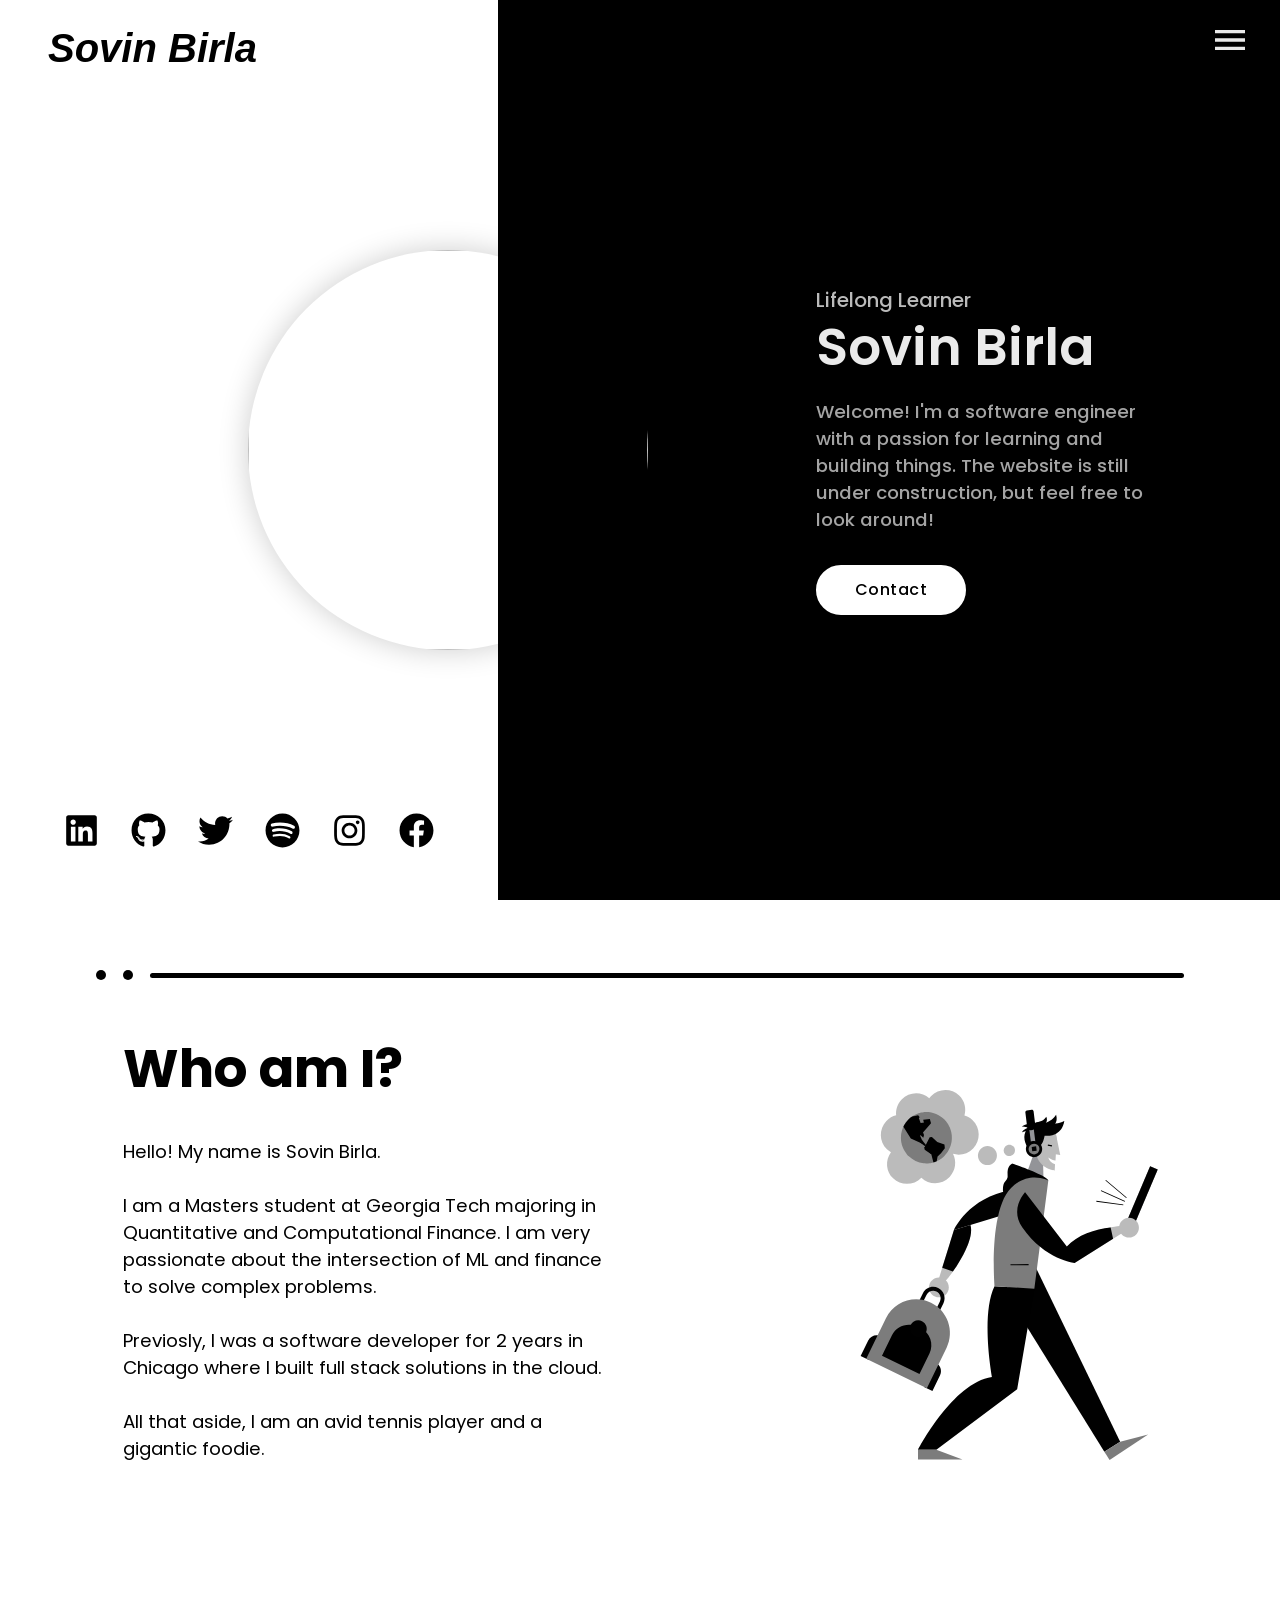
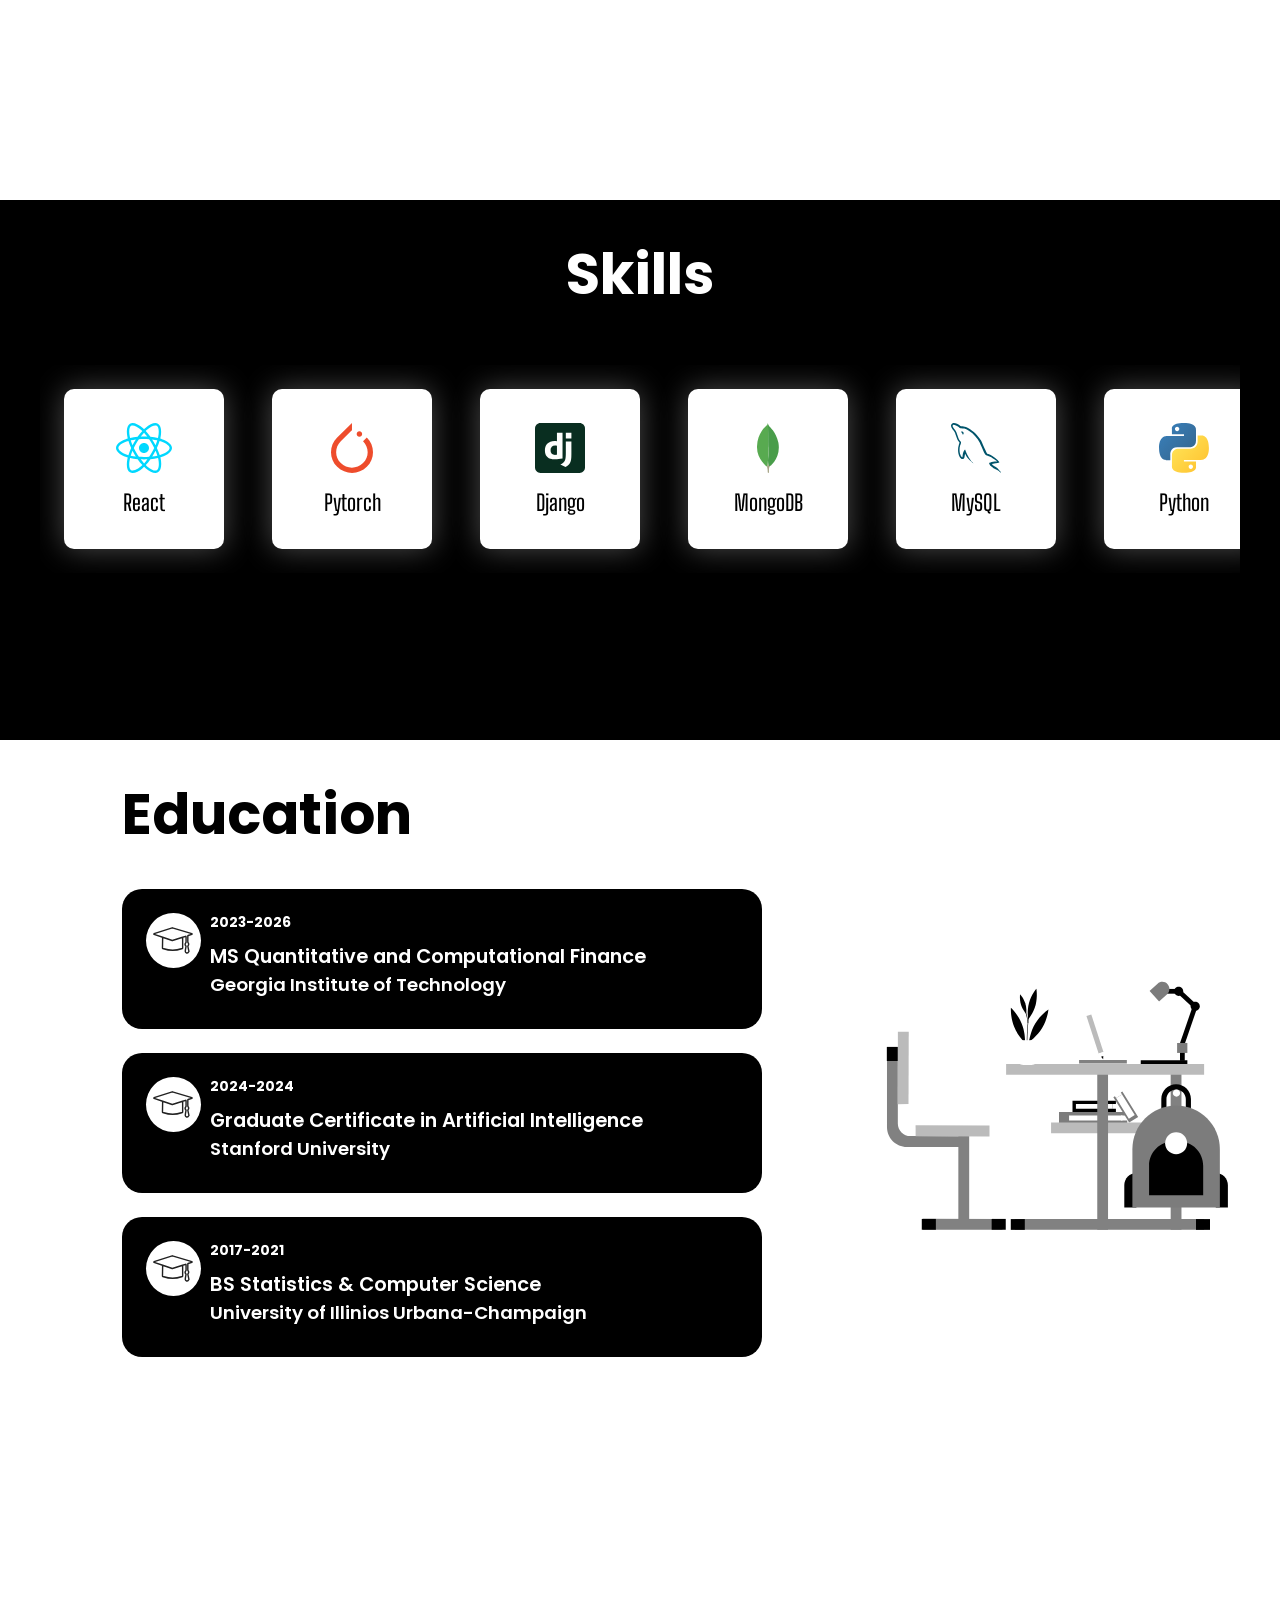
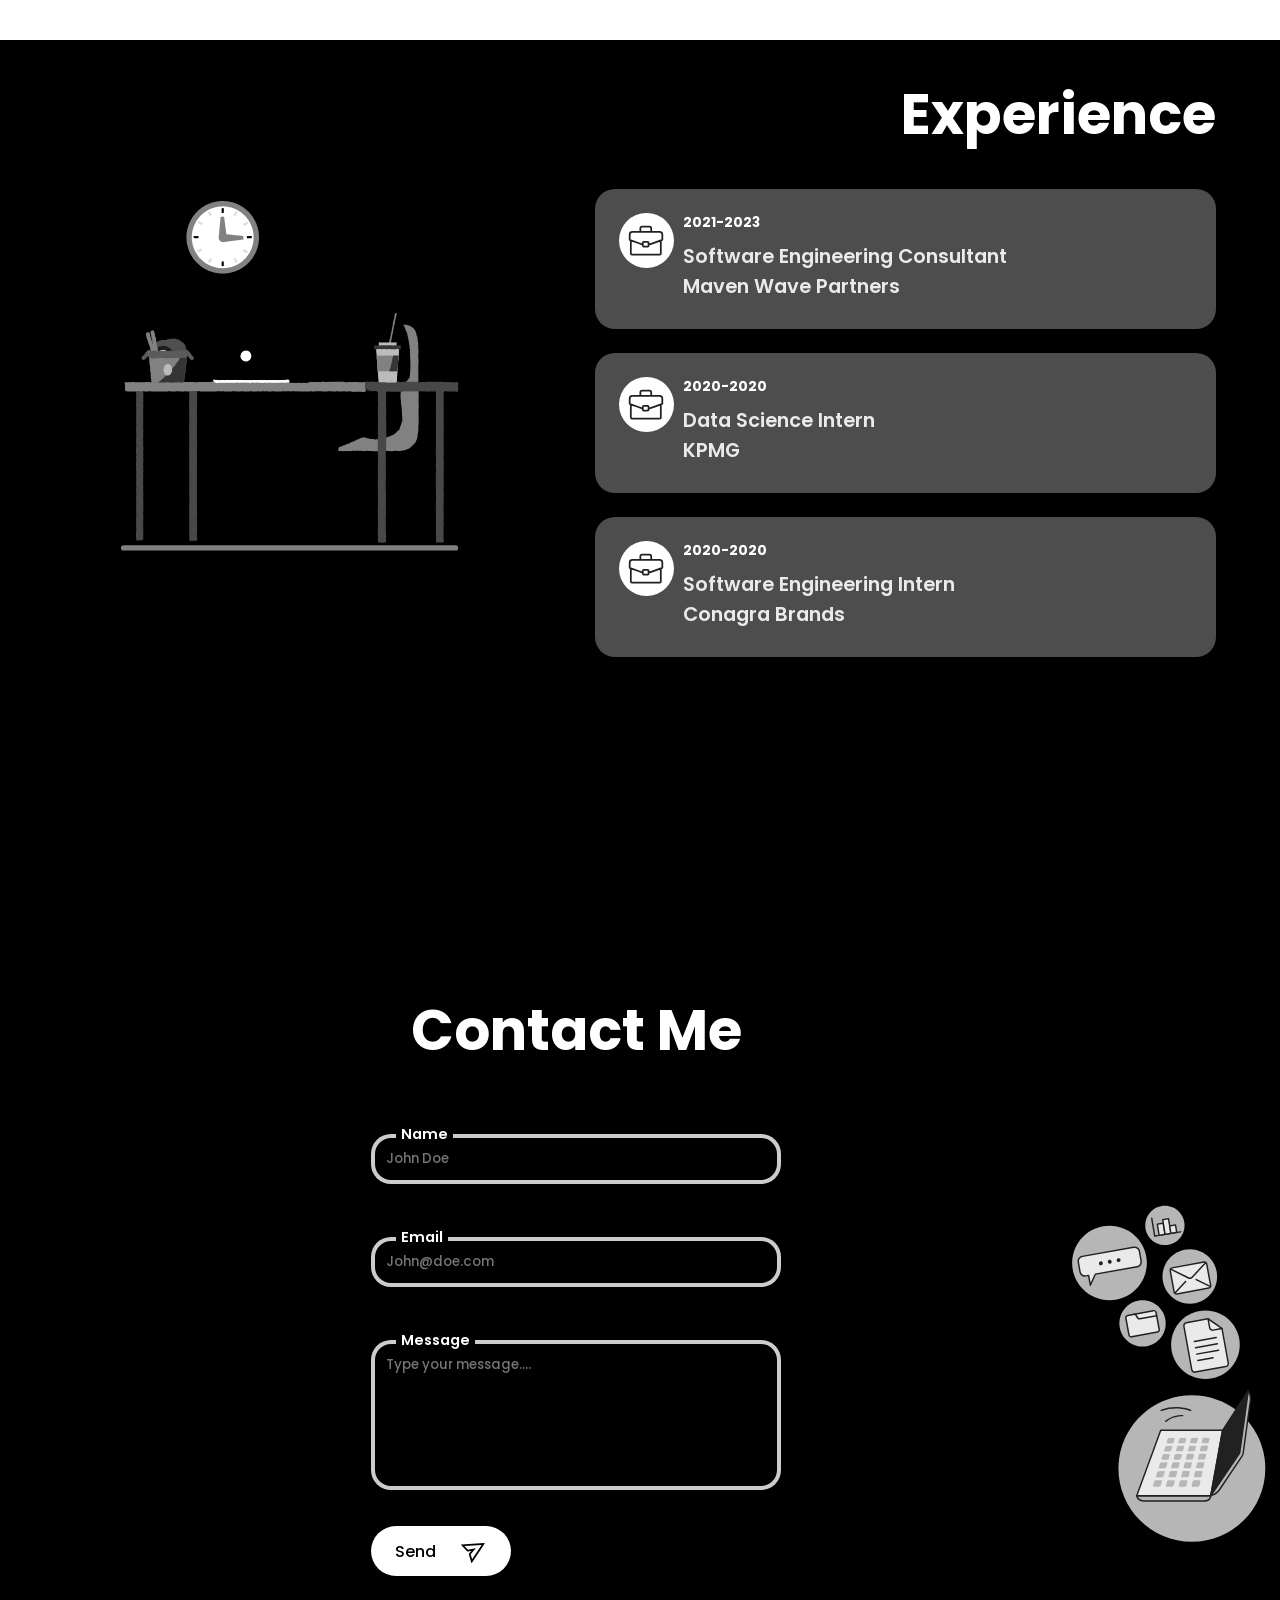
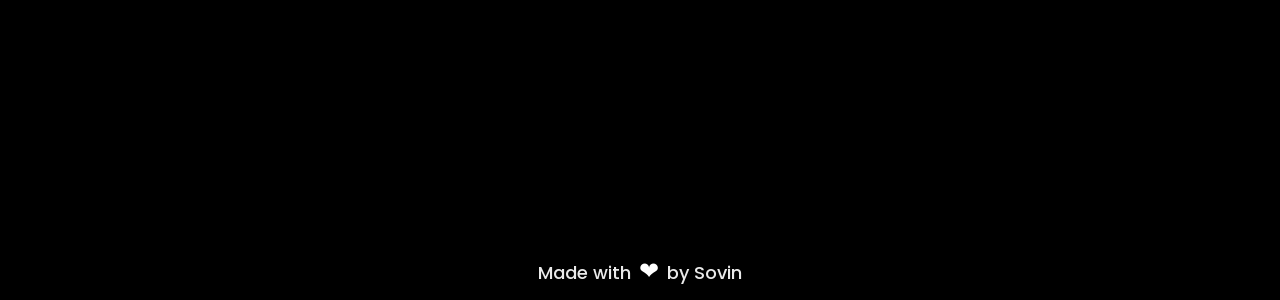
==== commit 797340c2: "Updates" ====
--- a/index.html
+++ b/index.html
@@ -1 +1 @@
-<!doctype html><html lang="en"><head><meta charset="utf-8"/><link rel="icon" href="/SKB.png"/><meta name="viewport" content="width=device-width,initial-scale=1"/><meta name="theme-color" content="#000000"/><meta name="description" content="Sovin Birla's Website"/><link rel="apple-touch-icon" href="/SKB.png"/><link rel="manifest" href="/manifest.json"/><meta name="description" content="Use Developer Portfolio and create your own personalised portfolio today! With multiple themes to choose from, our easily customisable, user friendly website is designed to cater to developers and freelancers alike."/><meta property="og:image" content="Developer Portfolio"><meta property="og:site_name" content="Developer Portfolio"/><meta property="og:title" content="Developer Portfolio"/><meta property="og:url" content="https://dev-portfolio-template.netlify.app/"/><meta property="og:type" content="website"/><meta property="og:description" content="Use Developer Portfolio and create your own personalised portfolio today! With multiple themes to choose from, our easily customisable, user friendly website is designed to cater to developers and freelancers alike."/><meta itemprop="name" content="Developer Portfolio"/><meta itemprop="url" content="https://dev-portfolio-template.netlify.app/"/><meta itemprop="description" content="Use Developer Portfolio and create your own personalised portfolio today! With multiple themes to choose from, our easily customisable, user friendly website is designed to cater to developers and freelancers alike."/><meta itemprop="thumbnailUrl" content=""/><meta name="twitter:url" content="https://dev-portfolio-template.netlify.app/"/><meta name="twitter:title" content="Developer Portfolio"><meta name="twitter:description" content="Use Developer Portfolio and create your own personalised portfolio today! With multiple themes to choose from, our easily customisable, user friendly website is designed to cater to developers and freelancers alike."><meta name="twitter:card" content="summary"/><title>Sovin Kumar Birla</title><link href="/static/css/2.7b8a7a4e.chunk.css" rel="stylesheet"><link href="/static/css/main.b1294ad6.chunk.css" rel="stylesheet"></head><body><noscript>You need to enable JavaScript to run this app.</noscript><div id="root"></div><script>!function(e){function r(r){for(var n,i,a=r[0],l=r[1],c=r[2],p=0,s=[];p<a.length;p++)i=a[p],Object.prototype.hasOwnProperty.call(o,i)&&o[i]&&s.push(o[i][0]),o[i]=0;for(n in l)Object.prototype.hasOwnProperty.call(l,n)&&(e[n]=l[n]);for(f&&f(r);s.length;)s.shift()();return u.push.apply(u,c||[]),t()}function t(){for(var e,r=0;r<u.length;r++){for(var t=u[r],n=!0,a=1;a<t.length;a++){var l=t[a];0!==o[l]&&(n=!1)}n&&(u.splice(r--,1),e=i(i.s=t[0]))}return e}var n={},o={1:0},u=[];function i(r){if(n[r])return n[r].exports;var t=n[r]={i:r,l:!1,exports:{}};return e[r].call(t.exports,t,t.exports,i),t.l=!0,t.exports}i.e=function(e){var r=[],t=o[e];if(0!==t)if(t)r.push(t[2]);else{var n=new Promise((function(r,n){t=o[e]=[r,n]}));r.push(t[2]=n);var u,a=document.createElement("script");a.charset="utf-8",a.timeout=120,i.nc&&a.setAttribute("nonce",i.nc),a.src=function(e){return i.p+"static/js/"+({}[e]||e)+"."+{3:"e921fa1f"}[e]+".chunk.js"}(e);var l=new Error;u=function(r){a.onerror=a.onload=null,clearTimeout(c);var t=o[e];if(0!==t){if(t){var n=r&&("load"===r.type?"missing":r.type),u=r&&r.target&&r.target.src;l.message="Loading chunk "+e+" failed.\n("+n+": "+u+")",l.name="ChunkLoadError",l.type=n,l.request=u,t[1](l)}o[e]=void 0}};var c=setTimeout((function(){u({type:"timeout",target:a})}),12e4);a.onerror=a.onload=u,document.head.appendChild(a)}return Promise.all(r)},i.m=e,i.c=n,i.d=function(e,r,t){i.o(e,r)||Object.defineProperty(e,r,{enumerable:!0,get:t})},i.r=function(e){"undefined"!=typeof Symbol&&Symbol.toStringTag&&Object.defineProperty(e,Symbol.toStringTag,{value:"Module"}),Object.defineProperty(e,"__esModule",{value:!0})},i.t=function(e,r){if(1&r&&(e=i(e)),8&r)return e;if(4&r&&"object"==typeof e&&e&&e.__esModule)return e;var t=Object.create(null);if(i.r(t),Object.defineProperty(t,"default",{enumerable:!0,value:e}),2&r&&"string"!=typeof e)for(var n in e)i.d(t,n,function(r){return e[r]}.bind(null,n));return t},i.n=function(e){var r=e&&e.__esModule?function(){return e.default}:function(){return e};return i.d(r,"a",r),r},i.o=function(e,r){return Object.prototype.hasOwnProperty.call(e,r)},i.p="/",i.oe=function(e){throw console.error(e),e};var a=this["webpackJsonpdeveloper-portfolio"]=this["webpackJsonpdeveloper-portfolio"]||[],l=a.push.bind(a);a.push=r,a=a.slice();for(var c=0;c<a.length;c++)r(a[c]);var f=l;t()}([])</script><script src="/static/js/2.db58ac66.chunk.js"></script><script src="/static/js/main.cecd2d35.chunk.js"></script></body></html>+<!doctype html><html lang="en"><head><meta charset="utf-8"/><link rel="icon" href="/SKB.png"/><meta name="viewport" content="width=device-width,initial-scale=1"/><meta name="theme-color" content="#000000"/><meta name="description" content="Sovin Birla's Website"/><link rel="apple-touch-icon" href="/SKB.png"/><link rel="manifest" href="/manifest.json"/><meta name="description" content="Use Developer Portfolio and create your own personalised portfolio today! With multiple themes to choose from, our easily customisable, user friendly website is designed to cater to developers and freelancers alike."/><meta property="og:image" content="Developer Portfolio"><meta property="og:site_name" content="Developer Portfolio"/><meta property="og:title" content="Developer Portfolio"/><meta property="og:url" content="https://dev-portfolio-template.netlify.app/"/><meta property="og:type" content="website"/><meta property="og:description" content="Use Developer Portfolio and create your own personalised portfolio today! With multiple themes to choose from, our easily customisable, user friendly website is designed to cater to developers and freelancers alike."/><meta itemprop="name" content="Developer Portfolio"/><meta itemprop="url" content="https://dev-portfolio-template.netlify.app/"/><meta itemprop="description" content="Use Developer Portfolio and create your own personalised portfolio today! With multiple themes to choose from, our easily customisable, user friendly website is designed to cater to developers and freelancers alike."/><meta itemprop="thumbnailUrl" content=""/><meta name="twitter:url" content="https://dev-portfolio-template.netlify.app/"/><meta name="twitter:title" content="Developer Portfolio"><meta name="twitter:description" content="Use Developer Portfolio and create your own personalised portfolio today! With multiple themes to choose from, our easily customisable, user friendly website is designed to cater to developers and freelancers alike."><meta name="twitter:card" content="summary"/><title>Sovin Kumar Birla</title><link href="/static/css/2.7b8a7a4e.chunk.css" rel="stylesheet"><link href="/static/css/main.b1294ad6.chunk.css" rel="stylesheet"></head><body><noscript>You need to enable JavaScript to run this app.</noscript><div id="root"></div><script>!function(e){function r(r){for(var n,i,a=r[0],l=r[1],c=r[2],p=0,s=[];p<a.length;p++)i=a[p],Object.prototype.hasOwnProperty.call(o,i)&&o[i]&&s.push(o[i][0]),o[i]=0;for(n in l)Object.prototype.hasOwnProperty.call(l,n)&&(e[n]=l[n]);for(f&&f(r);s.length;)s.shift()();return u.push.apply(u,c||[]),t()}function t(){for(var e,r=0;r<u.length;r++){for(var t=u[r],n=!0,a=1;a<t.length;a++){var l=t[a];0!==o[l]&&(n=!1)}n&&(u.splice(r--,1),e=i(i.s=t[0]))}return e}var n={},o={1:0},u=[];function i(r){if(n[r])return n[r].exports;var t=n[r]={i:r,l:!1,exports:{}};return e[r].call(t.exports,t,t.exports,i),t.l=!0,t.exports}i.e=function(e){var r=[],t=o[e];if(0!==t)if(t)r.push(t[2]);else{var n=new Promise((function(r,n){t=o[e]=[r,n]}));r.push(t[2]=n);var u,a=document.createElement("script");a.charset="utf-8",a.timeout=120,i.nc&&a.setAttribute("nonce",i.nc),a.src=function(e){return i.p+"static/js/"+({}[e]||e)+"."+{3:"e921fa1f"}[e]+".chunk.js"}(e);var l=new Error;u=function(r){a.onerror=a.onload=null,clearTimeout(c);var t=o[e];if(0!==t){if(t){var n=r&&("load"===r.type?"missing":r.type),u=r&&r.target&&r.target.src;l.message="Loading chunk "+e+" failed.\n("+n+": "+u+")",l.name="ChunkLoadError",l.type=n,l.request=u,t[1](l)}o[e]=void 0}};var c=setTimeout((function(){u({type:"timeout",target:a})}),12e4);a.onerror=a.onload=u,document.head.appendChild(a)}return Promise.all(r)},i.m=e,i.c=n,i.d=function(e,r,t){i.o(e,r)||Object.defineProperty(e,r,{enumerable:!0,get:t})},i.r=function(e){"undefined"!=typeof Symbol&&Symbol.toStringTag&&Object.defineProperty(e,Symbol.toStringTag,{value:"Module"}),Object.defineProperty(e,"__esModule",{value:!0})},i.t=function(e,r){if(1&r&&(e=i(e)),8&r)return e;if(4&r&&"object"==typeof e&&e&&e.__esModule)return e;var t=Object.create(null);if(i.r(t),Object.defineProperty(t,"default",{enumerable:!0,value:e}),2&r&&"string"!=typeof e)for(var n in e)i.d(t,n,function(r){return e[r]}.bind(null,n));return t},i.n=function(e){var r=e&&e.__esModule?function(){return e.default}:function(){return e};return i.d(r,"a",r),r},i.o=function(e,r){return Object.prototype.hasOwnProperty.call(e,r)},i.p="/",i.oe=function(e){throw console.error(e),e};var a=this["webpackJsonpdeveloper-portfolio"]=this["webpackJsonpdeveloper-portfolio"]||[],l=a.push.bind(a);a.push=r,a=a.slice();for(var c=0;c<a.length;c++)r(a[c]);var f=l;t()}([])</script><script src="/static/js/2.db58ac66.chunk.js"></script><script src="/static/js/main.bc539d61.chunk.js"></script></body></html>
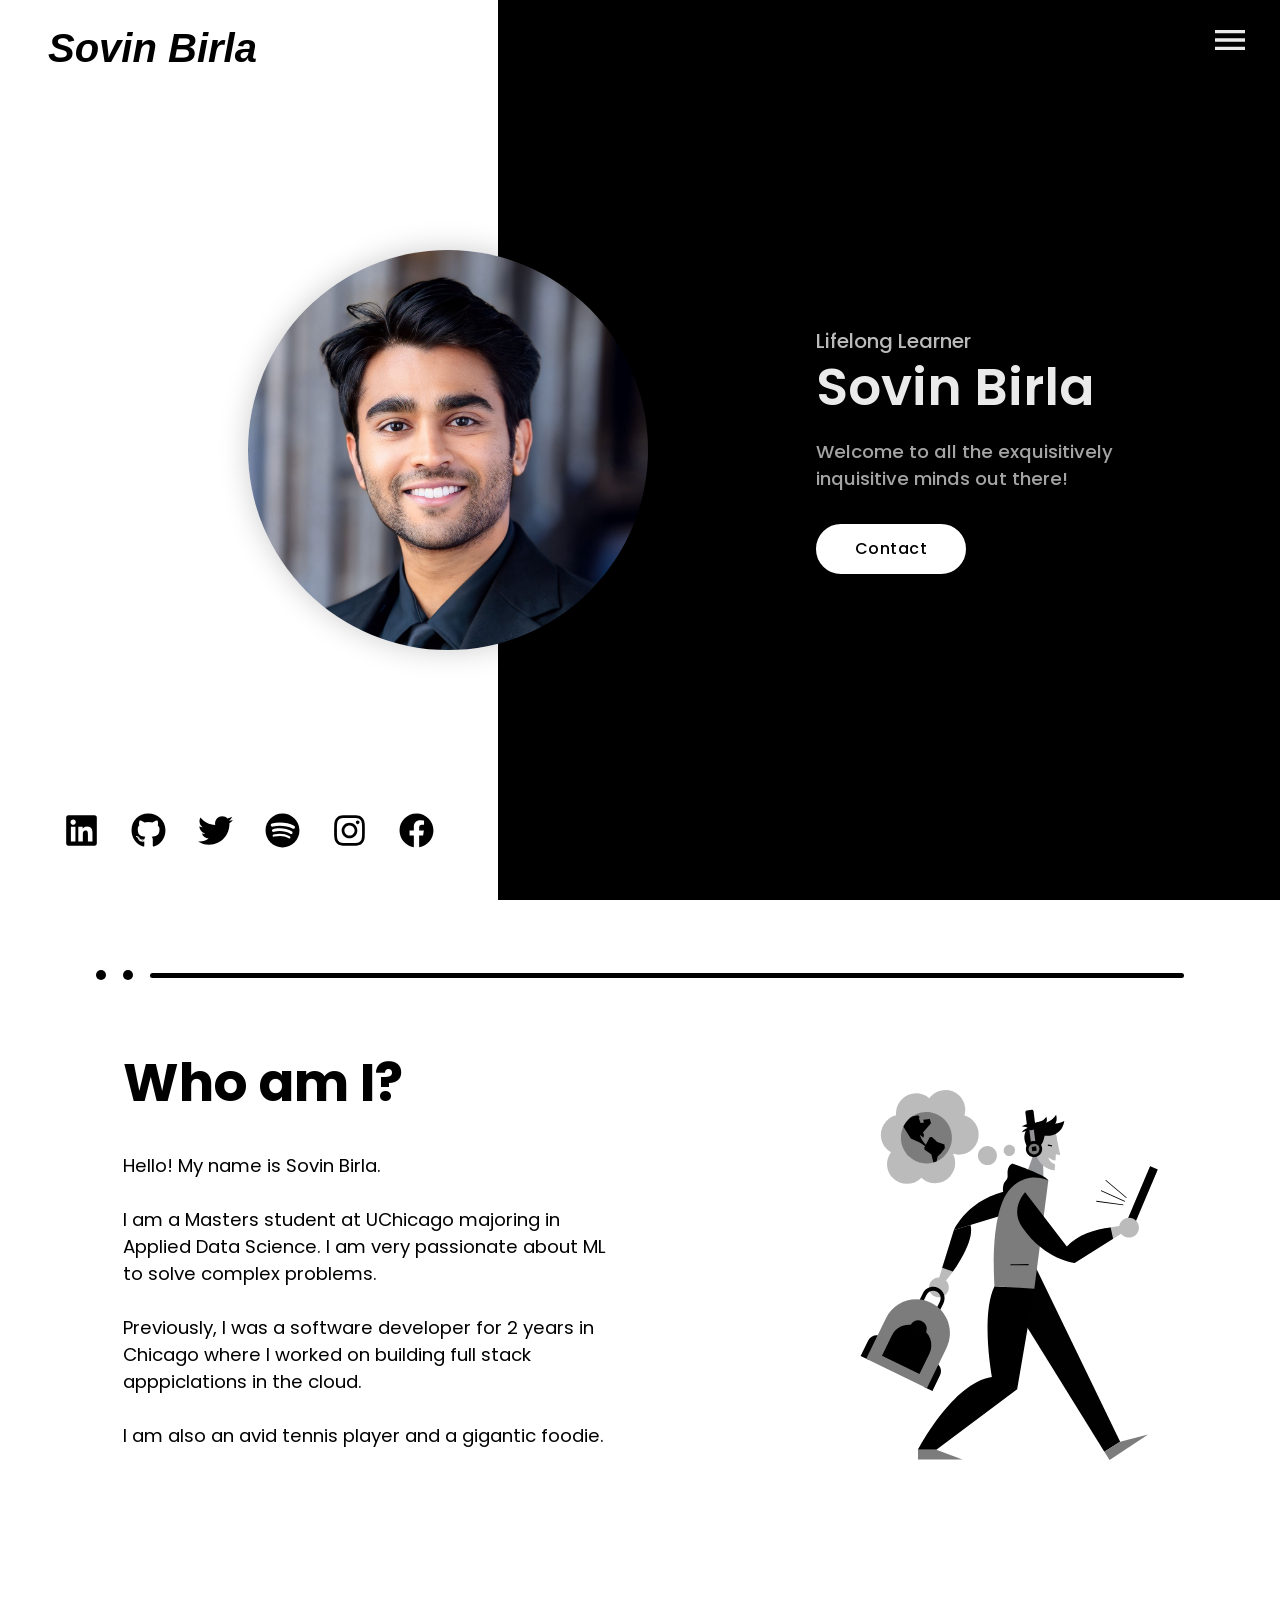
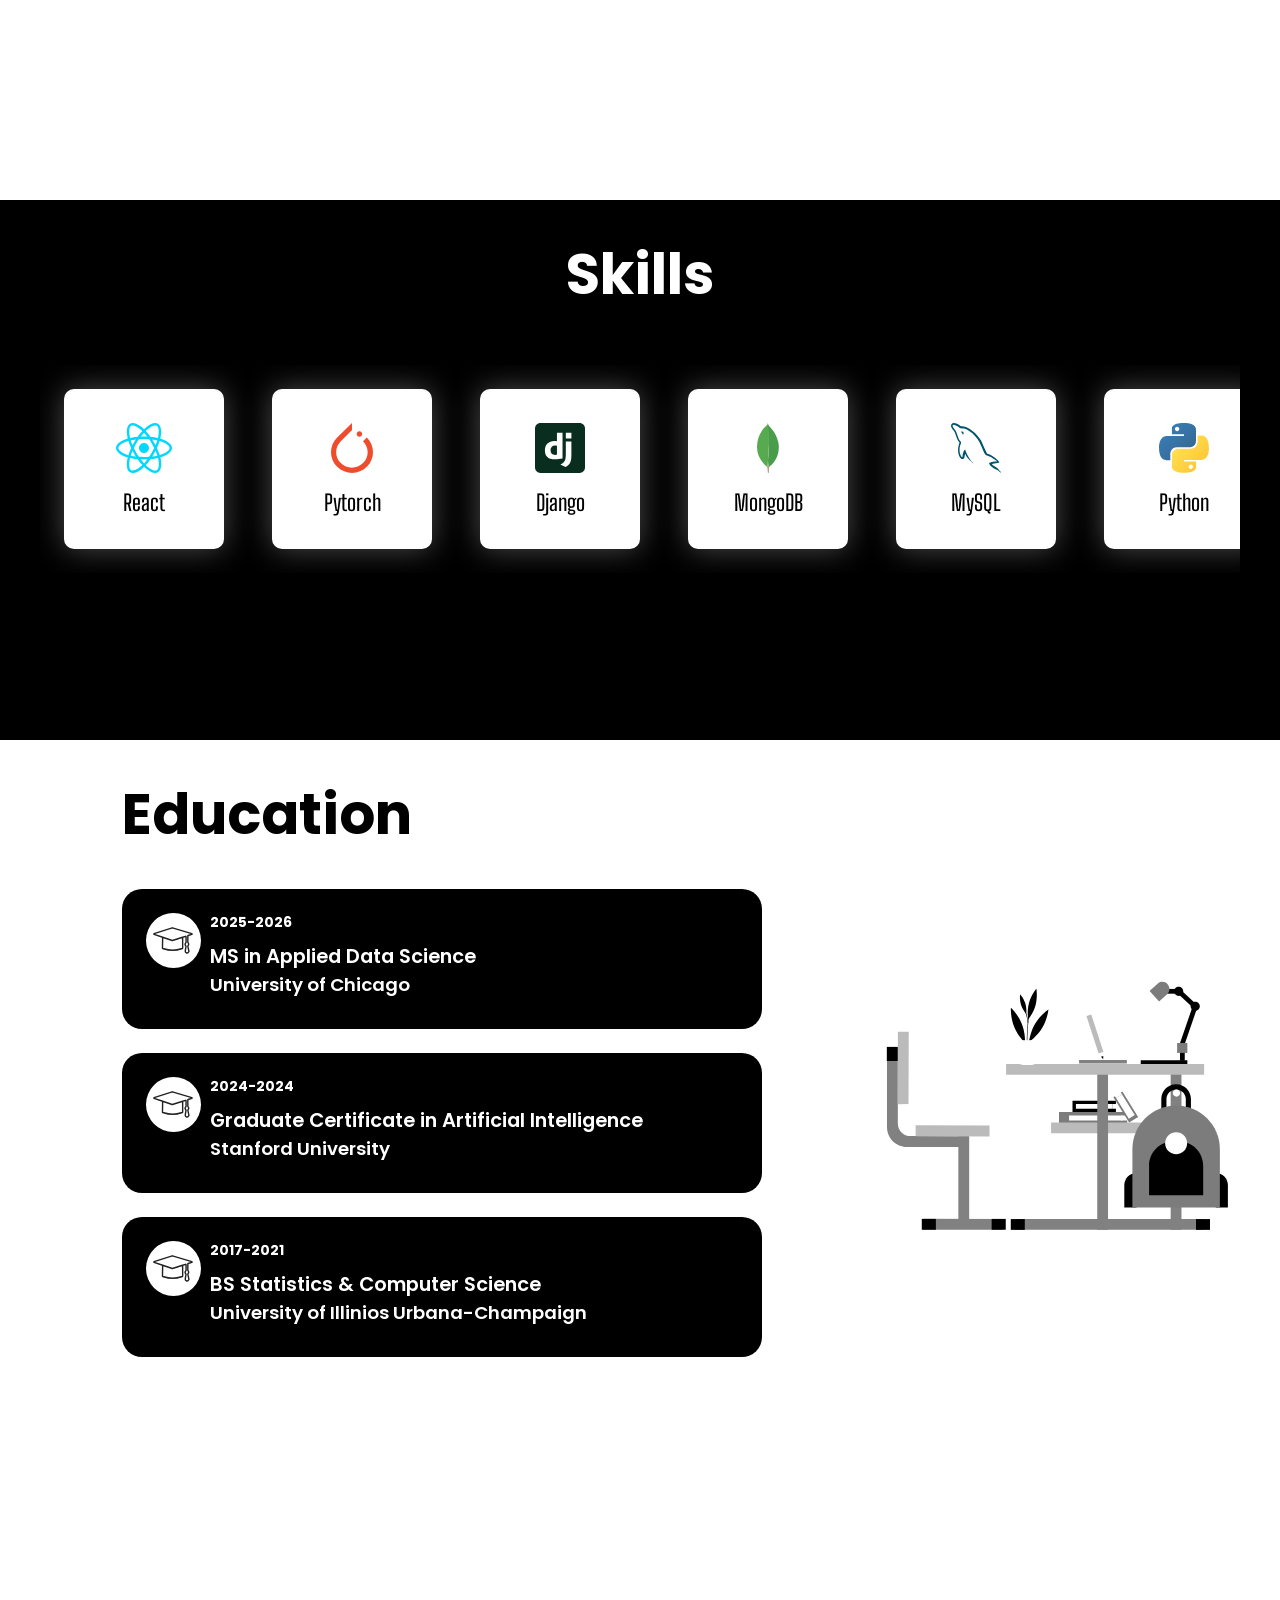
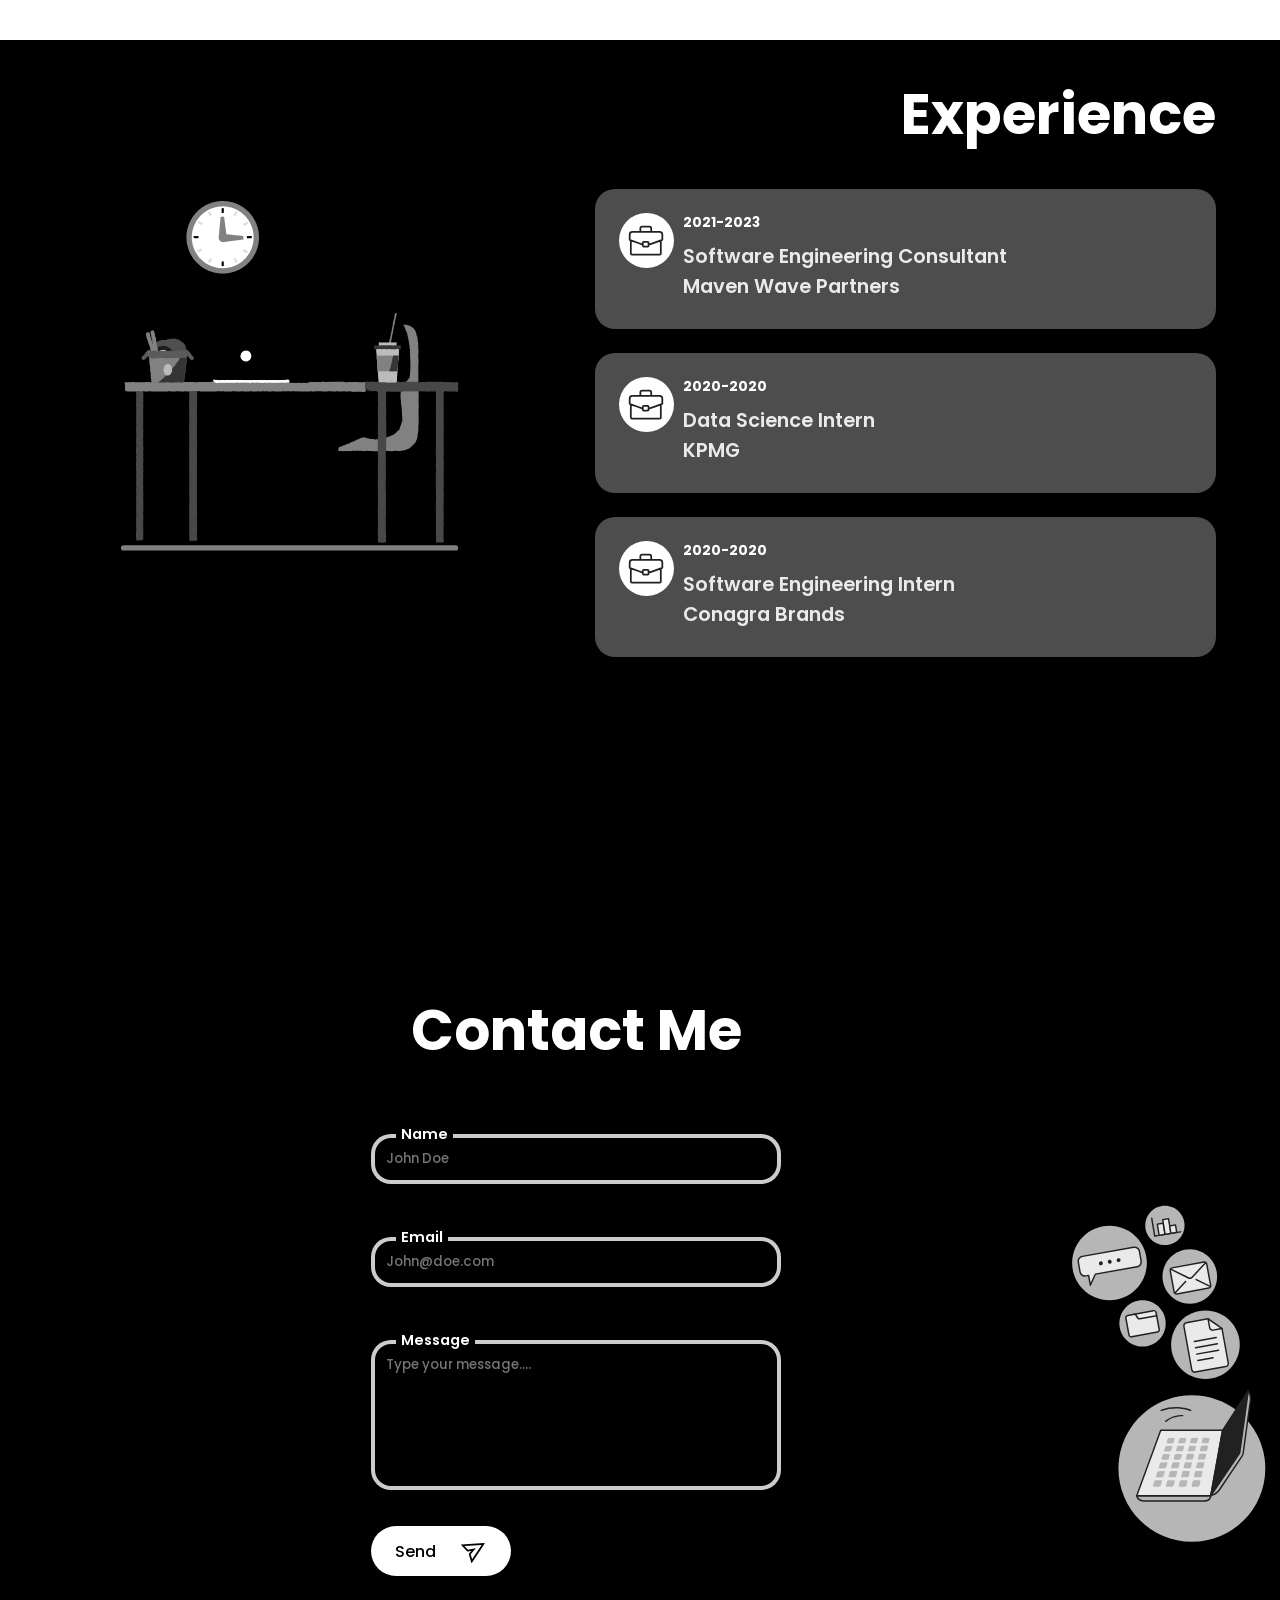
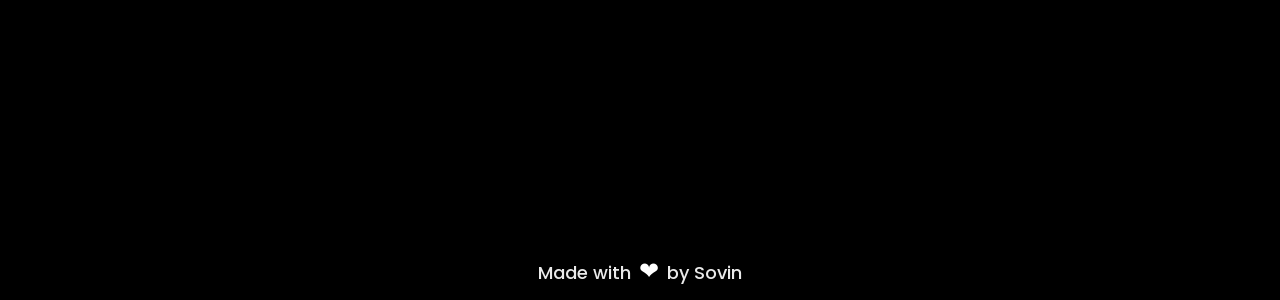
==== commit 308dcb6e: "Updates" ====
--- a/index.html
+++ b/index.html
@@ -1 +1 @@
-<!doctype html><html lang="en"><head><meta charset="utf-8"/><link rel="icon" href="/SKB.png"/><meta name="viewport" content="width=device-width,initial-scale=1"/><meta name="theme-color" content="#000000"/><meta name="description" content="Sovin Birla's Website"/><link rel="apple-touch-icon" href="/SKB.png"/><link rel="manifest" href="/manifest.json"/><meta name="description" content="Use Developer Portfolio and create your own personalised portfolio today! With multiple themes to choose from, our easily customisable, user friendly website is designed to cater to developers and freelancers alike."/><meta property="og:image" content="Developer Portfolio"><meta property="og:site_name" content="Developer Portfolio"/><meta property="og:title" content="Developer Portfolio"/><meta property="og:url" content="https://dev-portfolio-template.netlify.app/"/><meta property="og:type" content="website"/><meta property="og:description" content="Use Developer Portfolio and create your own personalised portfolio today! With multiple themes to choose from, our easily customisable, user friendly website is designed to cater to developers and freelancers alike."/><meta itemprop="name" content="Developer Portfolio"/><meta itemprop="url" content="https://dev-portfolio-template.netlify.app/"/><meta itemprop="description" content="Use Developer Portfolio and create your own personalised portfolio today! With multiple themes to choose from, our easily customisable, user friendly website is designed to cater to developers and freelancers alike."/><meta itemprop="thumbnailUrl" content=""/><meta name="twitter:url" content="https://dev-portfolio-template.netlify.app/"/><meta name="twitter:title" content="Developer Portfolio"><meta name="twitter:description" content="Use Developer Portfolio and create your own personalised portfolio today! With multiple themes to choose from, our easily customisable, user friendly website is designed to cater to developers and freelancers alike."><meta name="twitter:card" content="summary"/><title>Sovin Kumar Birla</title><link href="/static/css/2.7b8a7a4e.chunk.css" rel="stylesheet"><link href="/static/css/main.b1294ad6.chunk.css" rel="stylesheet"></head><body><noscript>You need to enable JavaScript to run this app.</noscript><div id="root"></div><script>!function(e){function r(r){for(var n,i,a=r[0],l=r[1],c=r[2],p=0,s=[];p<a.length;p++)i=a[p],Object.prototype.hasOwnProperty.call(o,i)&&o[i]&&s.push(o[i][0]),o[i]=0;for(n in l)Object.prototype.hasOwnProperty.call(l,n)&&(e[n]=l[n]);for(f&&f(r);s.length;)s.shift()();return u.push.apply(u,c||[]),t()}function t(){for(var e,r=0;r<u.length;r++){for(var t=u[r],n=!0,a=1;a<t.length;a++){var l=t[a];0!==o[l]&&(n=!1)}n&&(u.splice(r--,1),e=i(i.s=t[0]))}return e}var n={},o={1:0},u=[];function i(r){if(n[r])return n[r].exports;var t=n[r]={i:r,l:!1,exports:{}};return e[r].call(t.exports,t,t.exports,i),t.l=!0,t.exports}i.e=function(e){var r=[],t=o[e];if(0!==t)if(t)r.push(t[2]);else{var n=new Promise((function(r,n){t=o[e]=[r,n]}));r.push(t[2]=n);var u,a=document.createElement("script");a.charset="utf-8",a.timeout=120,i.nc&&a.setAttribute("nonce",i.nc),a.src=function(e){return i.p+"static/js/"+({}[e]||e)+"."+{3:"e921fa1f"}[e]+".chunk.js"}(e);var l=new Error;u=function(r){a.onerror=a.onload=null,clearTimeout(c);var t=o[e];if(0!==t){if(t){var n=r&&("load"===r.type?"missing":r.type),u=r&&r.target&&r.target.src;l.message="Loading chunk "+e+" failed.\n("+n+": "+u+")",l.name="ChunkLoadError",l.type=n,l.request=u,t[1](l)}o[e]=void 0}};var c=setTimeout((function(){u({type:"timeout",target:a})}),12e4);a.onerror=a.onload=u,document.head.appendChild(a)}return Promise.all(r)},i.m=e,i.c=n,i.d=function(e,r,t){i.o(e,r)||Object.defineProperty(e,r,{enumerable:!0,get:t})},i.r=function(e){"undefined"!=typeof Symbol&&Symbol.toStringTag&&Object.defineProperty(e,Symbol.toStringTag,{value:"Module"}),Object.defineProperty(e,"__esModule",{value:!0})},i.t=function(e,r){if(1&r&&(e=i(e)),8&r)return e;if(4&r&&"object"==typeof e&&e&&e.__esModule)return e;var t=Object.create(null);if(i.r(t),Object.defineProperty(t,"default",{enumerable:!0,value:e}),2&r&&"string"!=typeof e)for(var n in e)i.d(t,n,function(r){return e[r]}.bind(null,n));return t},i.n=function(e){var r=e&&e.__esModule?function(){return e.default}:function(){return e};return i.d(r,"a",r),r},i.o=function(e,r){return Object.prototype.hasOwnProperty.call(e,r)},i.p="/",i.oe=function(e){throw console.error(e),e};var a=this["webpackJsonpdeveloper-portfolio"]=this["webpackJsonpdeveloper-portfolio"]||[],l=a.push.bind(a);a.push=r,a=a.slice();for(var c=0;c<a.length;c++)r(a[c]);var f=l;t()}([])</script><script src="/static/js/2.db58ac66.chunk.js"></script><script src="/static/js/main.bc539d61.chunk.js"></script></body></html>+<!doctype html><html lang="en"><head><meta charset="utf-8"/><link rel="icon" href="/SKB.png"/><meta name="viewport" content="width=device-width,initial-scale=1"/><meta name="theme-color" content="#000000"/><meta name="description" content="Sovin Birla's Website"/><link rel="apple-touch-icon" href="/SKB.png"/><link rel="manifest" href="/manifest.json"/><meta name="description" content="Use Developer Portfolio and create your own personalised portfolio today! With multiple themes to choose from, our easily customisable, user friendly website is designed to cater to developers and freelancers alike."/><meta property="og:image" content="Developer Portfolio"><meta property="og:site_name" content="Developer Portfolio"/><meta property="og:title" content="Developer Portfolio"/><meta property="og:url" content="https://dev-portfolio-template.netlify.app/"/><meta property="og:type" content="website"/><meta property="og:description" content="Use Developer Portfolio and create your own personalised portfolio today! With multiple themes to choose from, our easily customisable, user friendly website is designed to cater to developers and freelancers alike."/><meta itemprop="name" content="Developer Portfolio"/><meta itemprop="url" content="https://dev-portfolio-template.netlify.app/"/><meta itemprop="description" content="Use Developer Portfolio and create your own personalised portfolio today! With multiple themes to choose from, our easily customisable, user friendly website is designed to cater to developers and freelancers alike."/><meta itemprop="thumbnailUrl" content=""/><meta name="twitter:url" content="https://dev-portfolio-template.netlify.app/"/><meta name="twitter:title" content="Developer Portfolio"><meta name="twitter:description" content="Use Developer Portfolio and create your own personalised portfolio today! With multiple themes to choose from, our easily customisable, user friendly website is designed to cater to developers and freelancers alike."><meta name="twitter:card" content="summary"/><title>Sovin Kumar Birla</title><link href="/static/css/2.7b8a7a4e.chunk.css" rel="stylesheet"><link href="/static/css/main.b1294ad6.chunk.css" rel="stylesheet"></head><body><noscript>You need to enable JavaScript to run this app.</noscript><div id="root"></div><script>!function(e){function r(r){for(var n,i,a=r[0],l=r[1],c=r[2],p=0,s=[];p<a.length;p++)i=a[p],Object.prototype.hasOwnProperty.call(o,i)&&o[i]&&s.push(o[i][0]),o[i]=0;for(n in l)Object.prototype.hasOwnProperty.call(l,n)&&(e[n]=l[n]);for(f&&f(r);s.length;)s.shift()();return u.push.apply(u,c||[]),t()}function t(){for(var e,r=0;r<u.length;r++){for(var t=u[r],n=!0,a=1;a<t.length;a++){var l=t[a];0!==o[l]&&(n=!1)}n&&(u.splice(r--,1),e=i(i.s=t[0]))}return e}var n={},o={1:0},u=[];function i(r){if(n[r])return n[r].exports;var t=n[r]={i:r,l:!1,exports:{}};return e[r].call(t.exports,t,t.exports,i),t.l=!0,t.exports}i.e=function(e){var r=[],t=o[e];if(0!==t)if(t)r.push(t[2]);else{var n=new Promise((function(r,n){t=o[e]=[r,n]}));r.push(t[2]=n);var u,a=document.createElement("script");a.charset="utf-8",a.timeout=120,i.nc&&a.setAttribute("nonce",i.nc),a.src=function(e){return i.p+"static/js/"+({}[e]||e)+"."+{3:"e921fa1f"}[e]+".chunk.js"}(e);var l=new Error;u=function(r){a.onerror=a.onload=null,clearTimeout(c);var t=o[e];if(0!==t){if(t){var n=r&&("load"===r.type?"missing":r.type),u=r&&r.target&&r.target.src;l.message="Loading chunk "+e+" failed.\n("+n+": "+u+")",l.name="ChunkLoadError",l.type=n,l.request=u,t[1](l)}o[e]=void 0}};var c=setTimeout((function(){u({type:"timeout",target:a})}),12e4);a.onerror=a.onload=u,document.head.appendChild(a)}return Promise.all(r)},i.m=e,i.c=n,i.d=function(e,r,t){i.o(e,r)||Object.defineProperty(e,r,{enumerable:!0,get:t})},i.r=function(e){"undefined"!=typeof Symbol&&Symbol.toStringTag&&Object.defineProperty(e,Symbol.toStringTag,{value:"Module"}),Object.defineProperty(e,"__esModule",{value:!0})},i.t=function(e,r){if(1&r&&(e=i(e)),8&r)return e;if(4&r&&"object"==typeof e&&e&&e.__esModule)return e;var t=Object.create(null);if(i.r(t),Object.defineProperty(t,"default",{enumerable:!0,value:e}),2&r&&"string"!=typeof e)for(var n in e)i.d(t,n,function(r){return e[r]}.bind(null,n));return t},i.n=function(e){var r=e&&e.__esModule?function(){return e.default}:function(){return e};return i.d(r,"a",r),r},i.o=function(e,r){return Object.prototype.hasOwnProperty.call(e,r)},i.p="/",i.oe=function(e){throw console.error(e),e};var a=this["webpackJsonpdeveloper-portfolio"]=this["webpackJsonpdeveloper-portfolio"]||[],l=a.push.bind(a);a.push=r,a=a.slice();for(var c=0;c<a.length;c++)r(a[c]);var f=l;t()}([])</script><script src="/static/js/2.db58ac66.chunk.js"></script><script src="/static/js/main.1110456e.chunk.js"></script></body></html>
